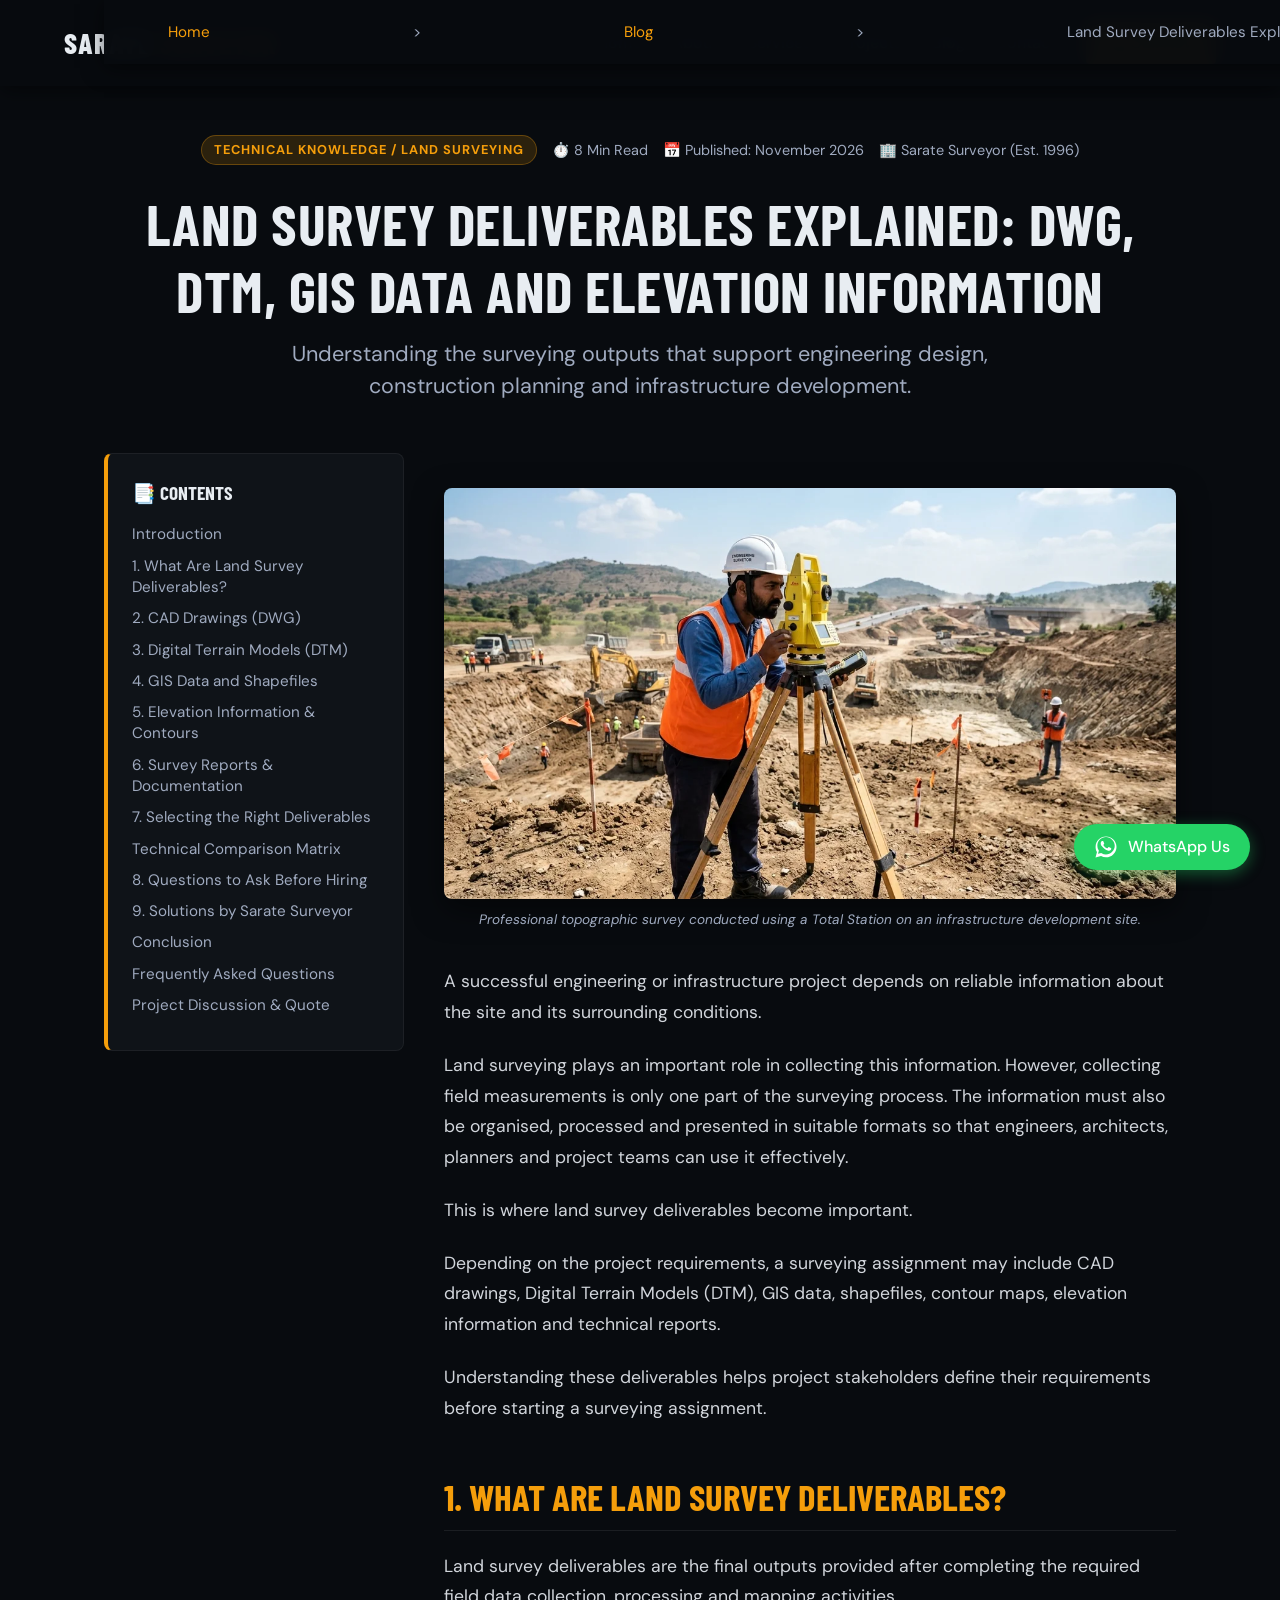
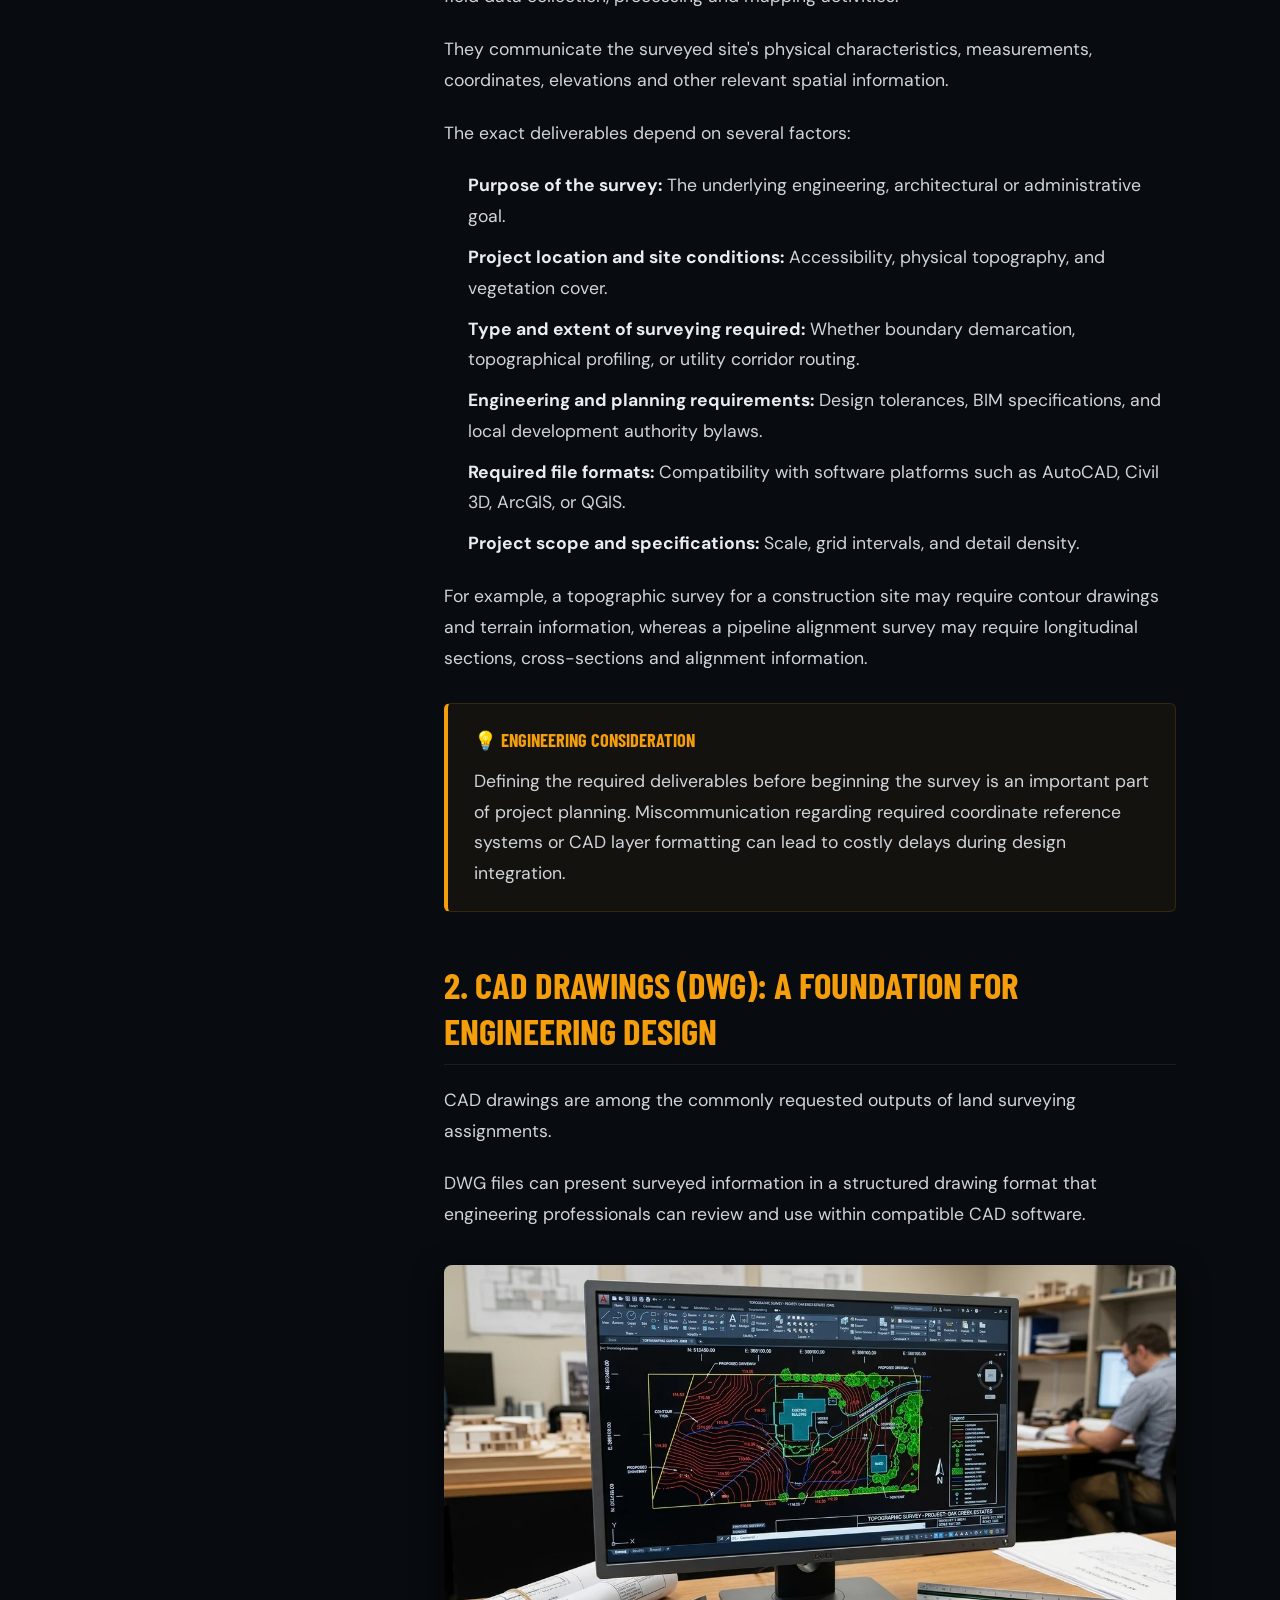
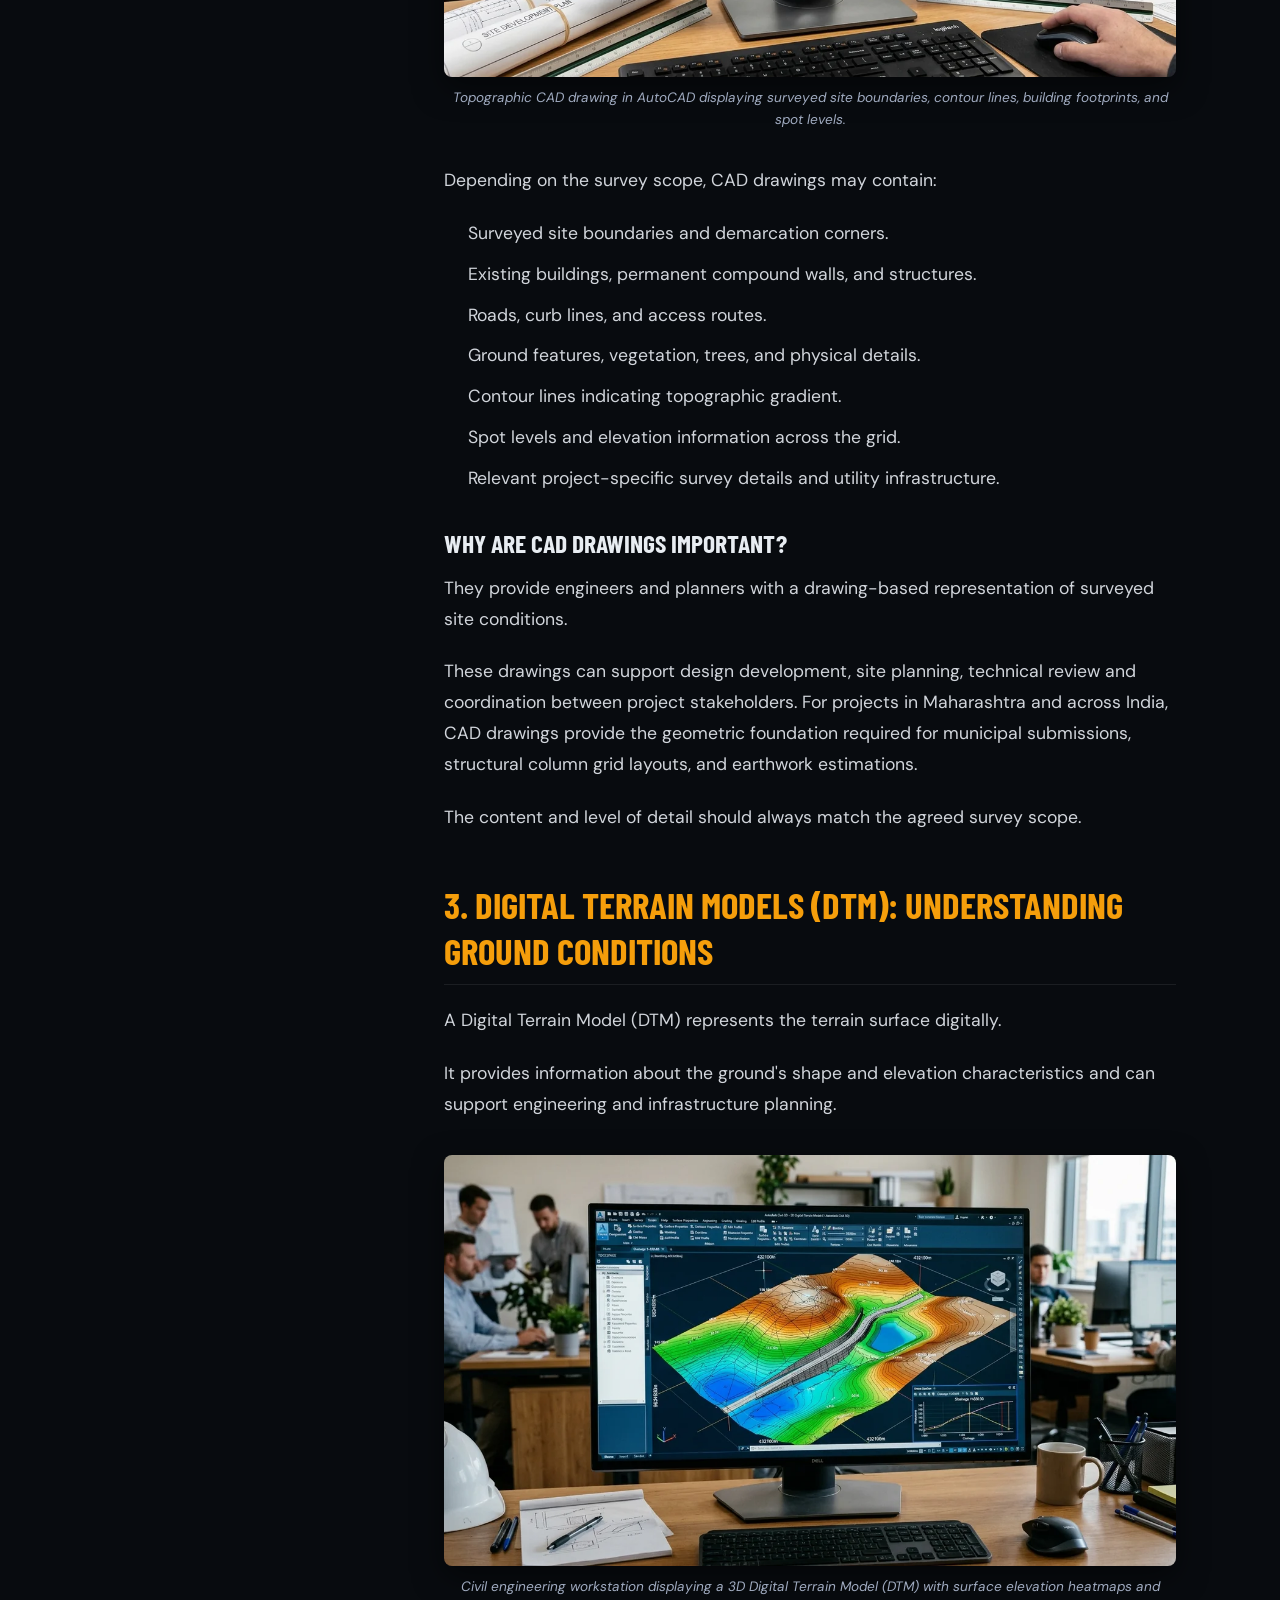
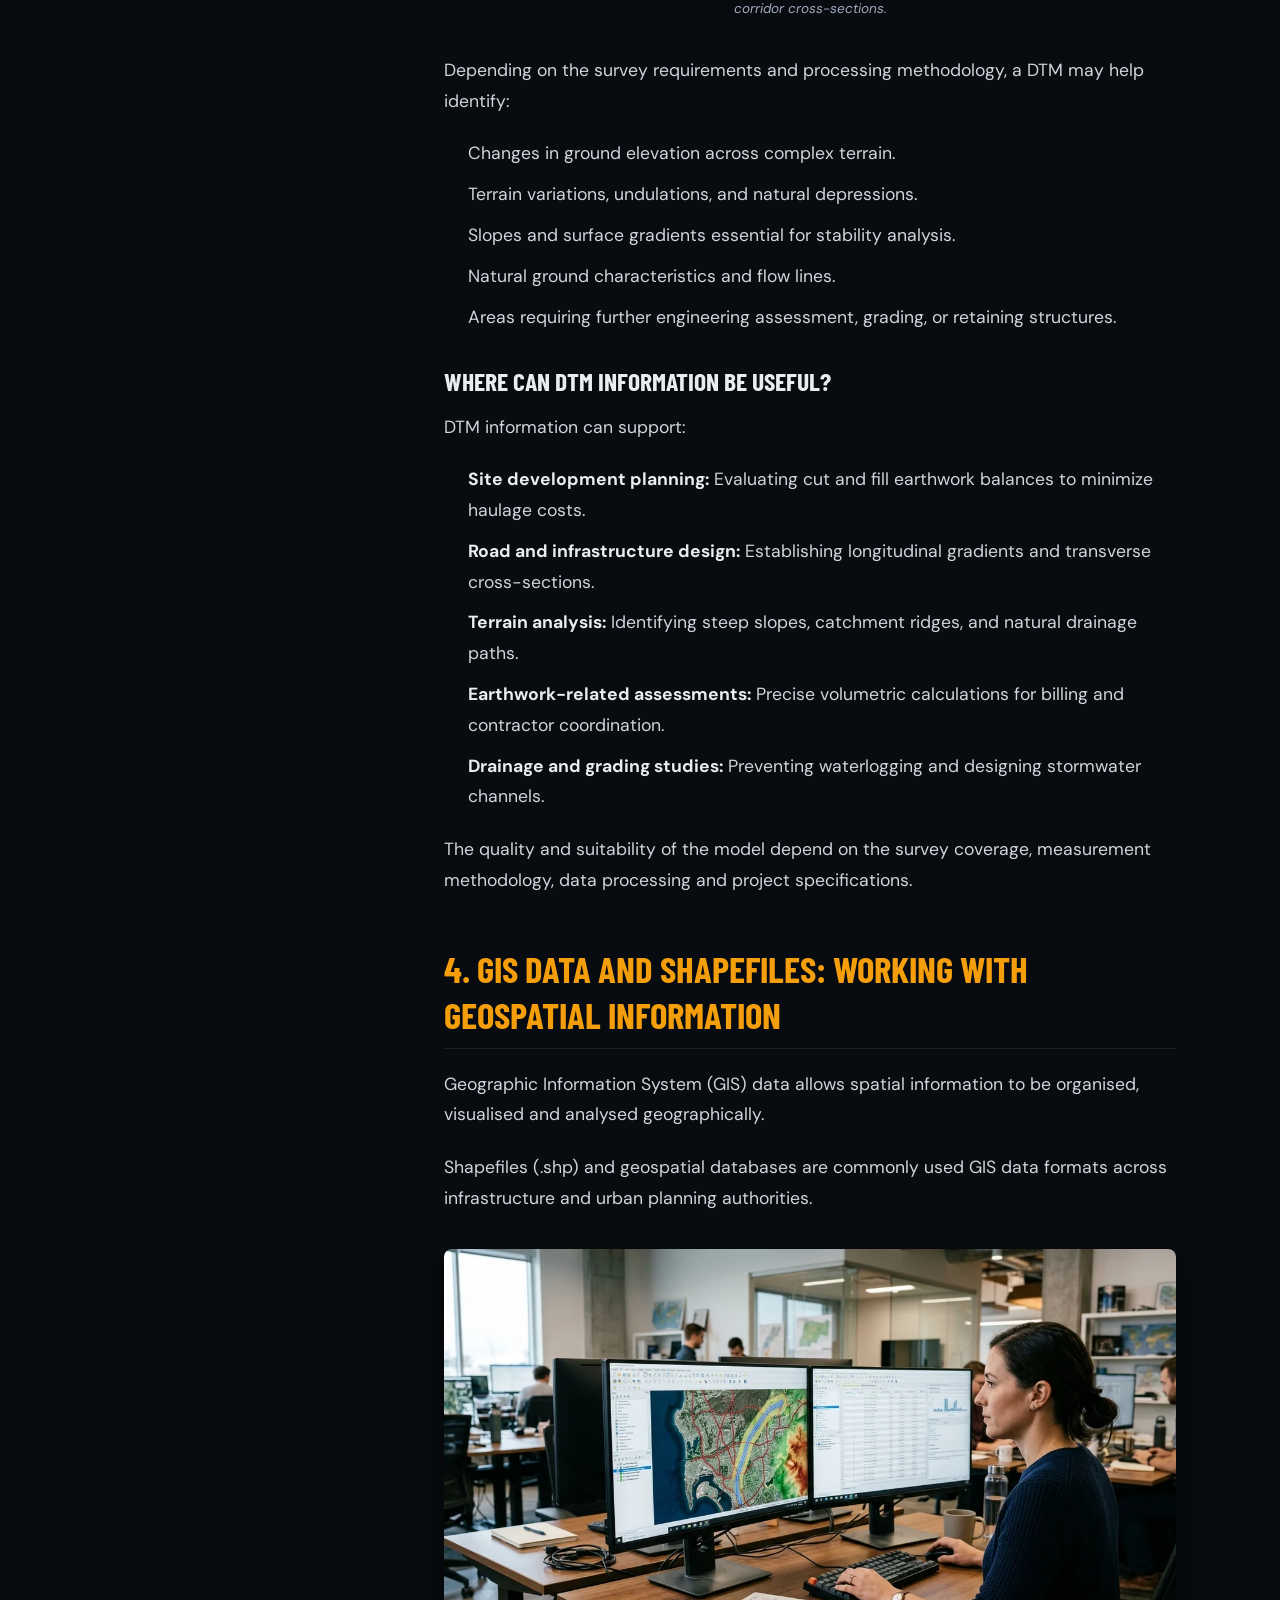
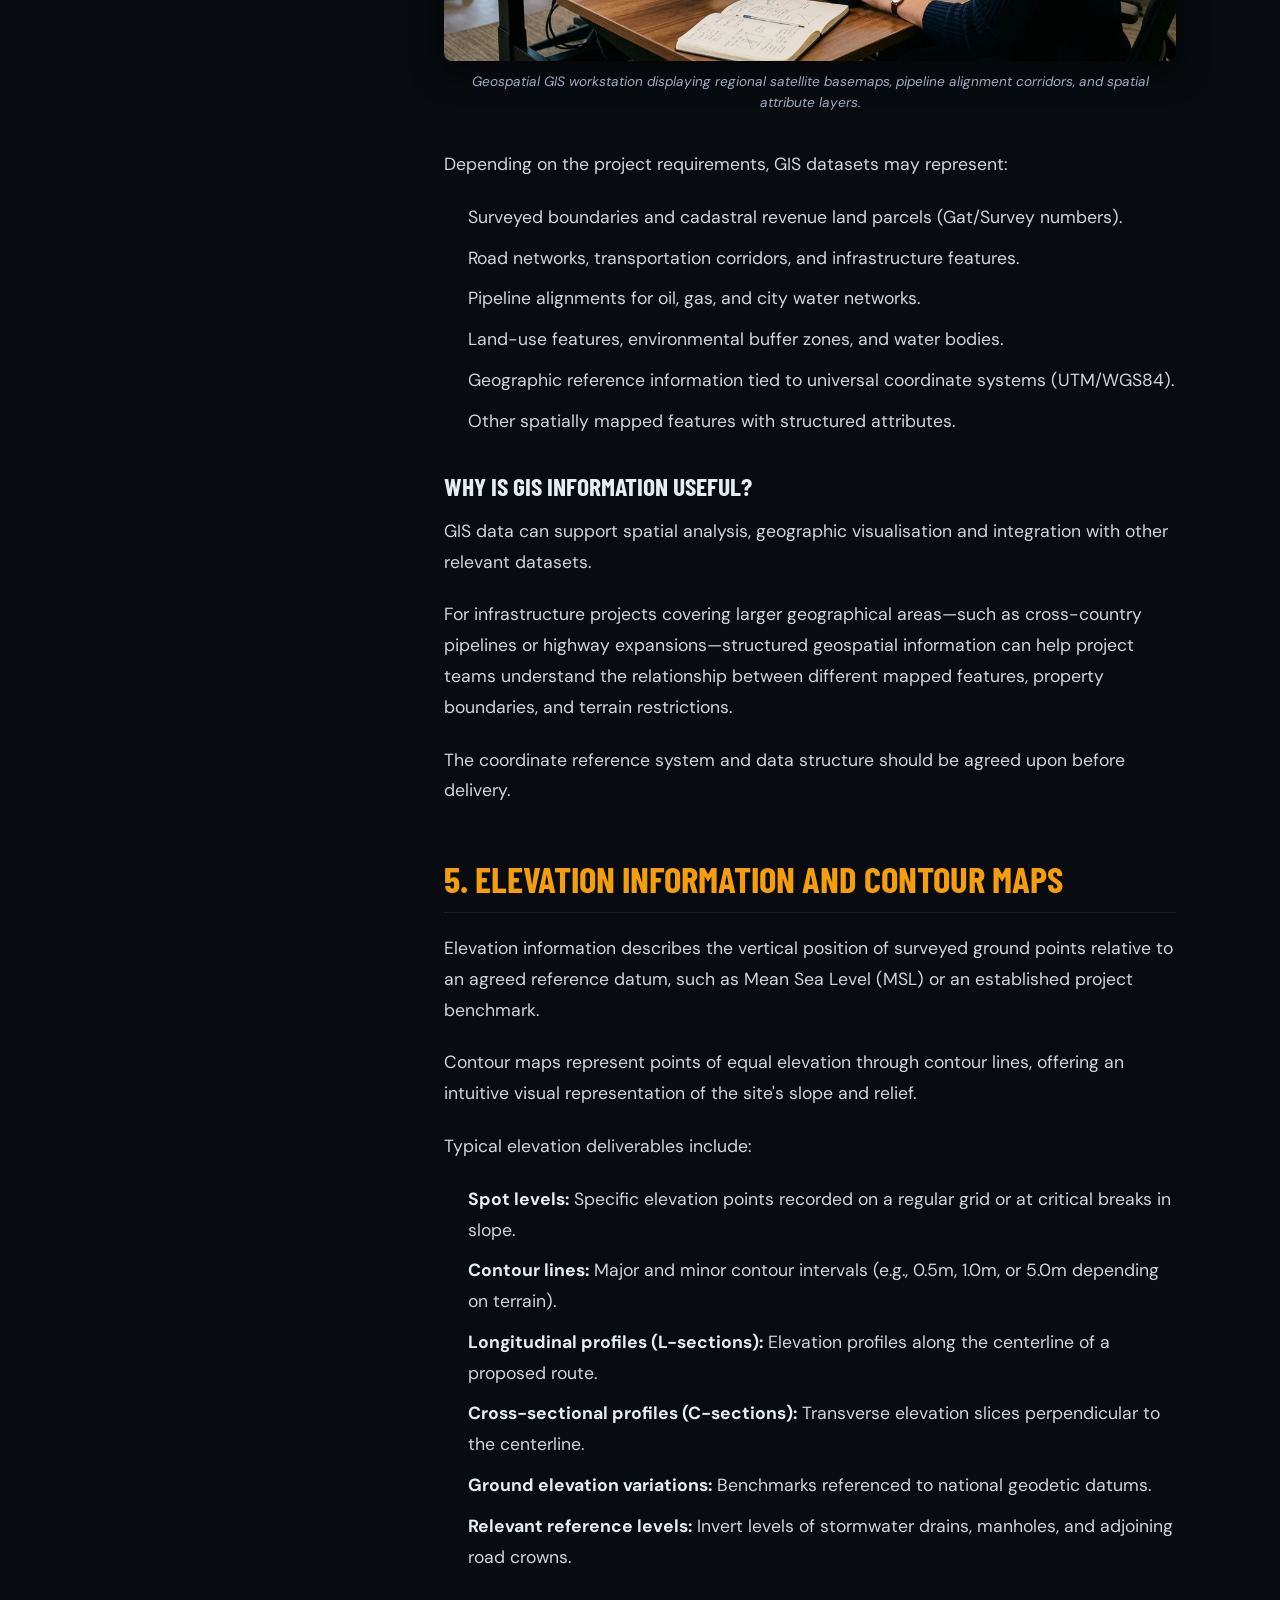
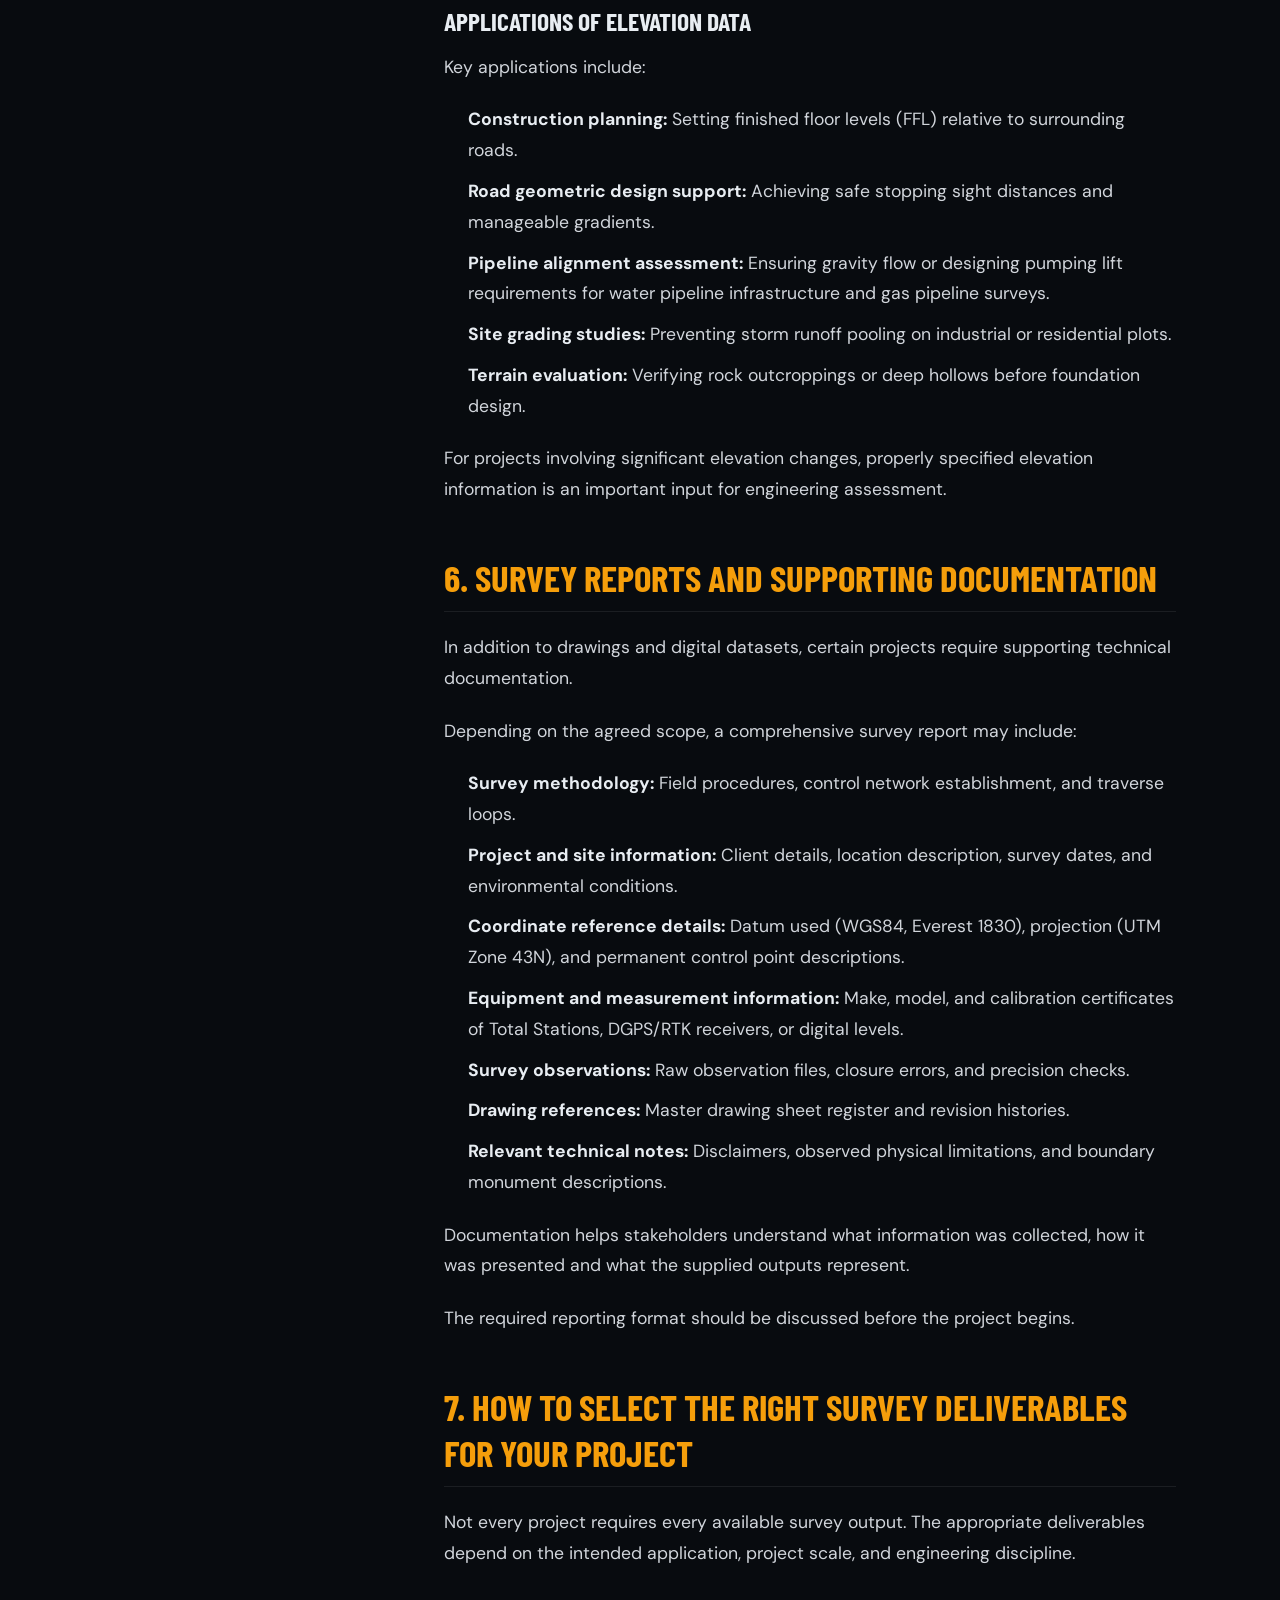
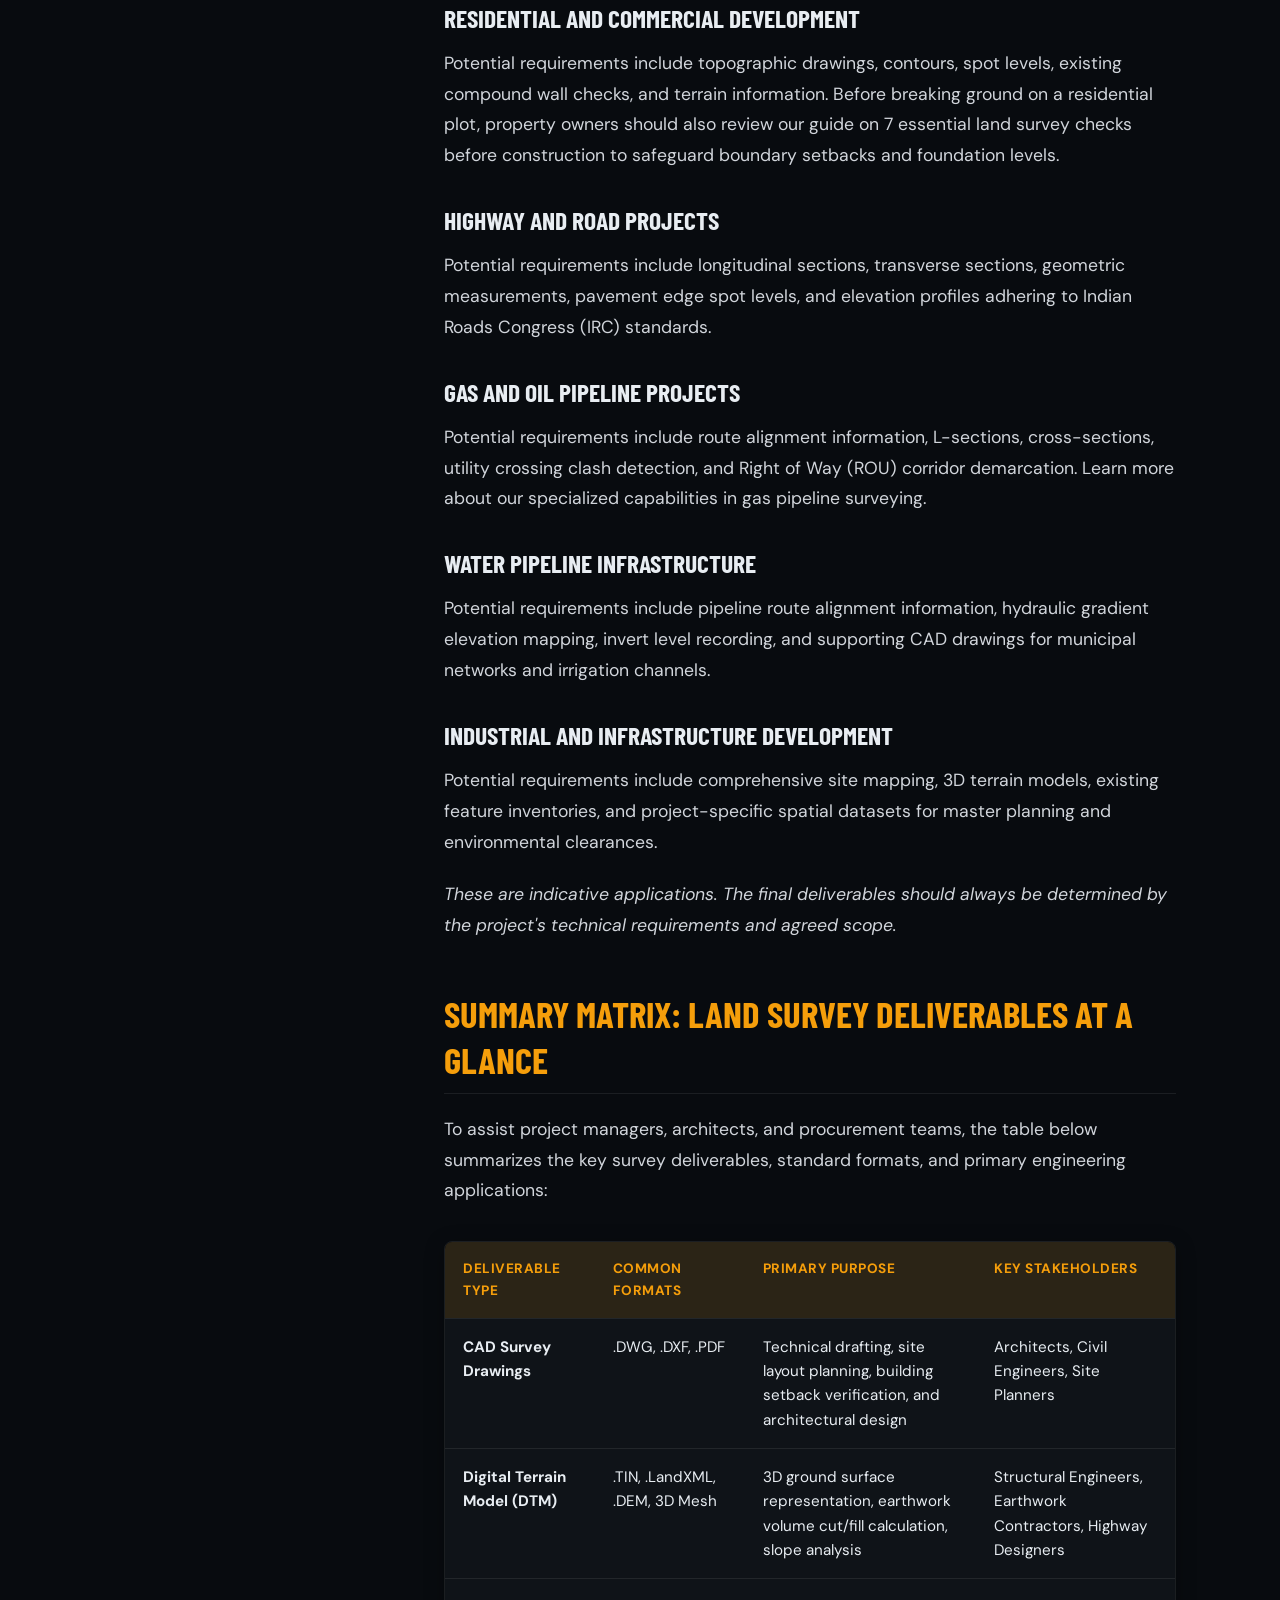
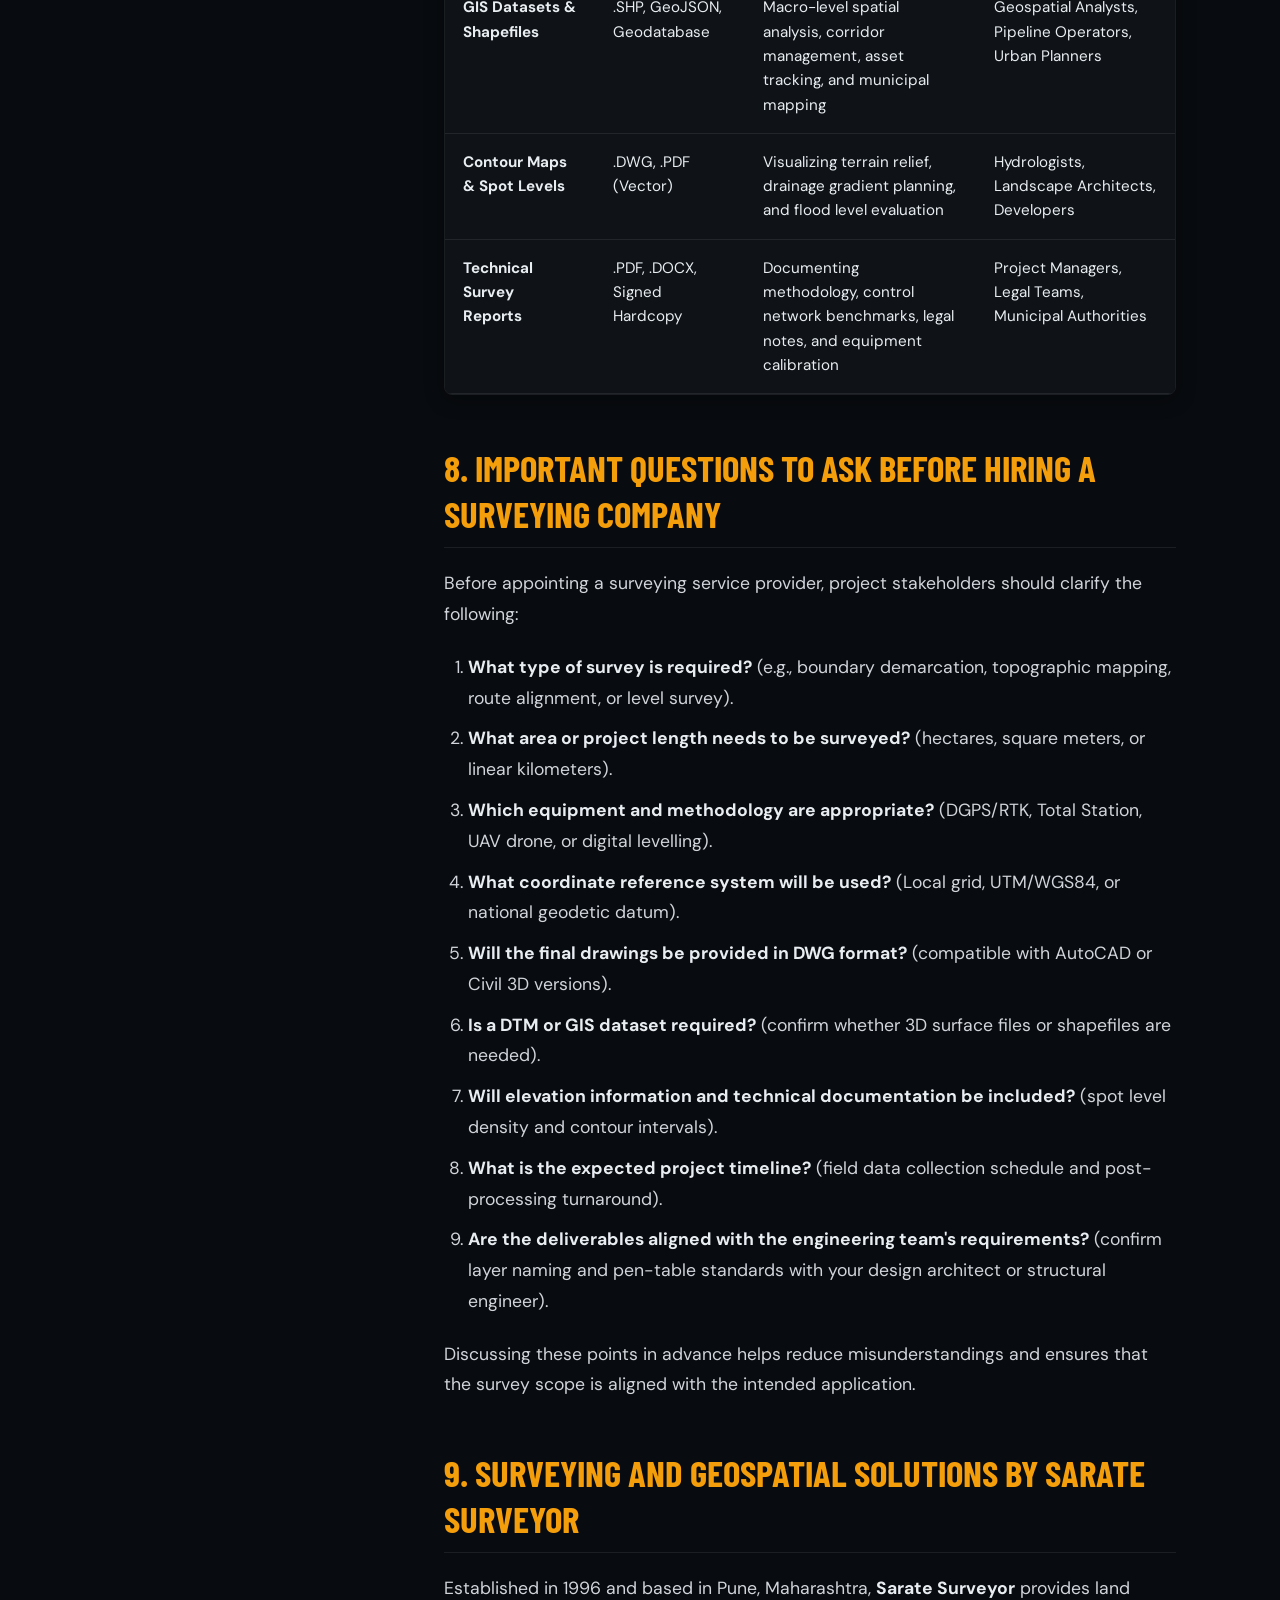
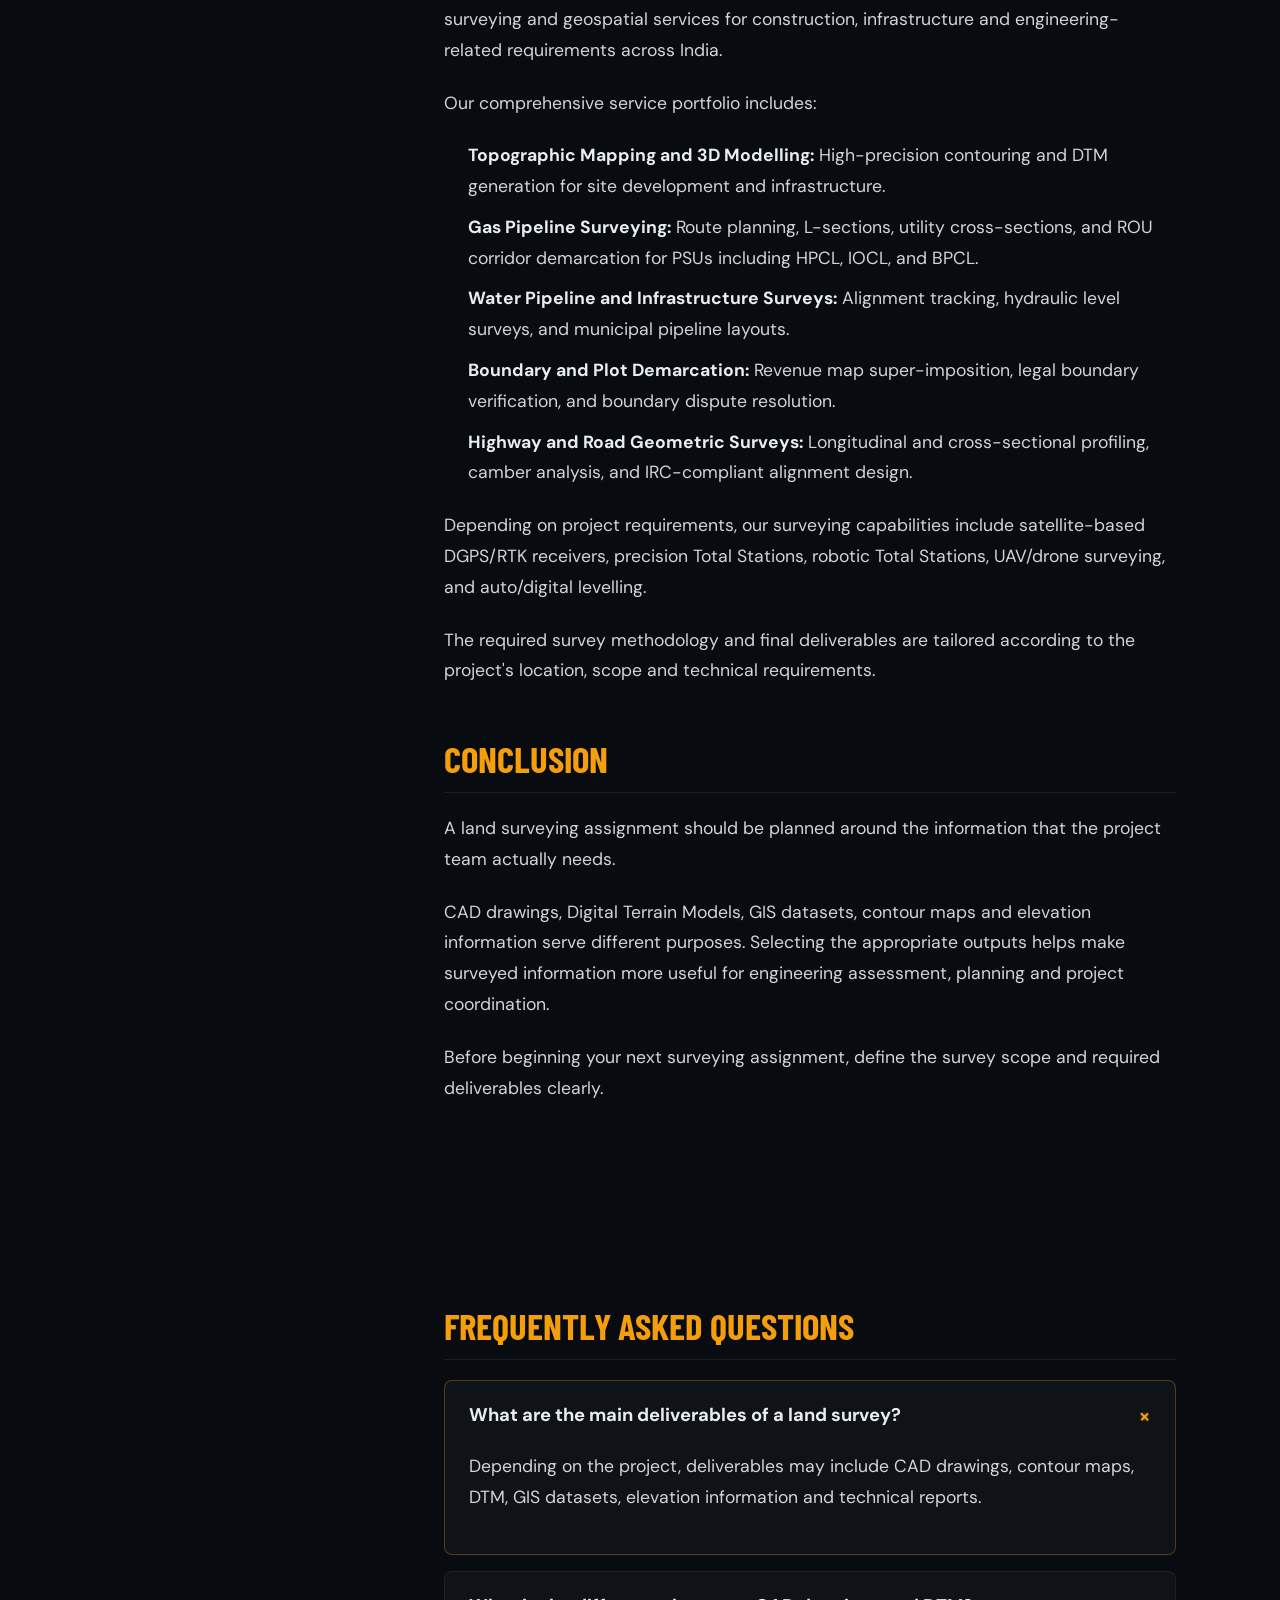
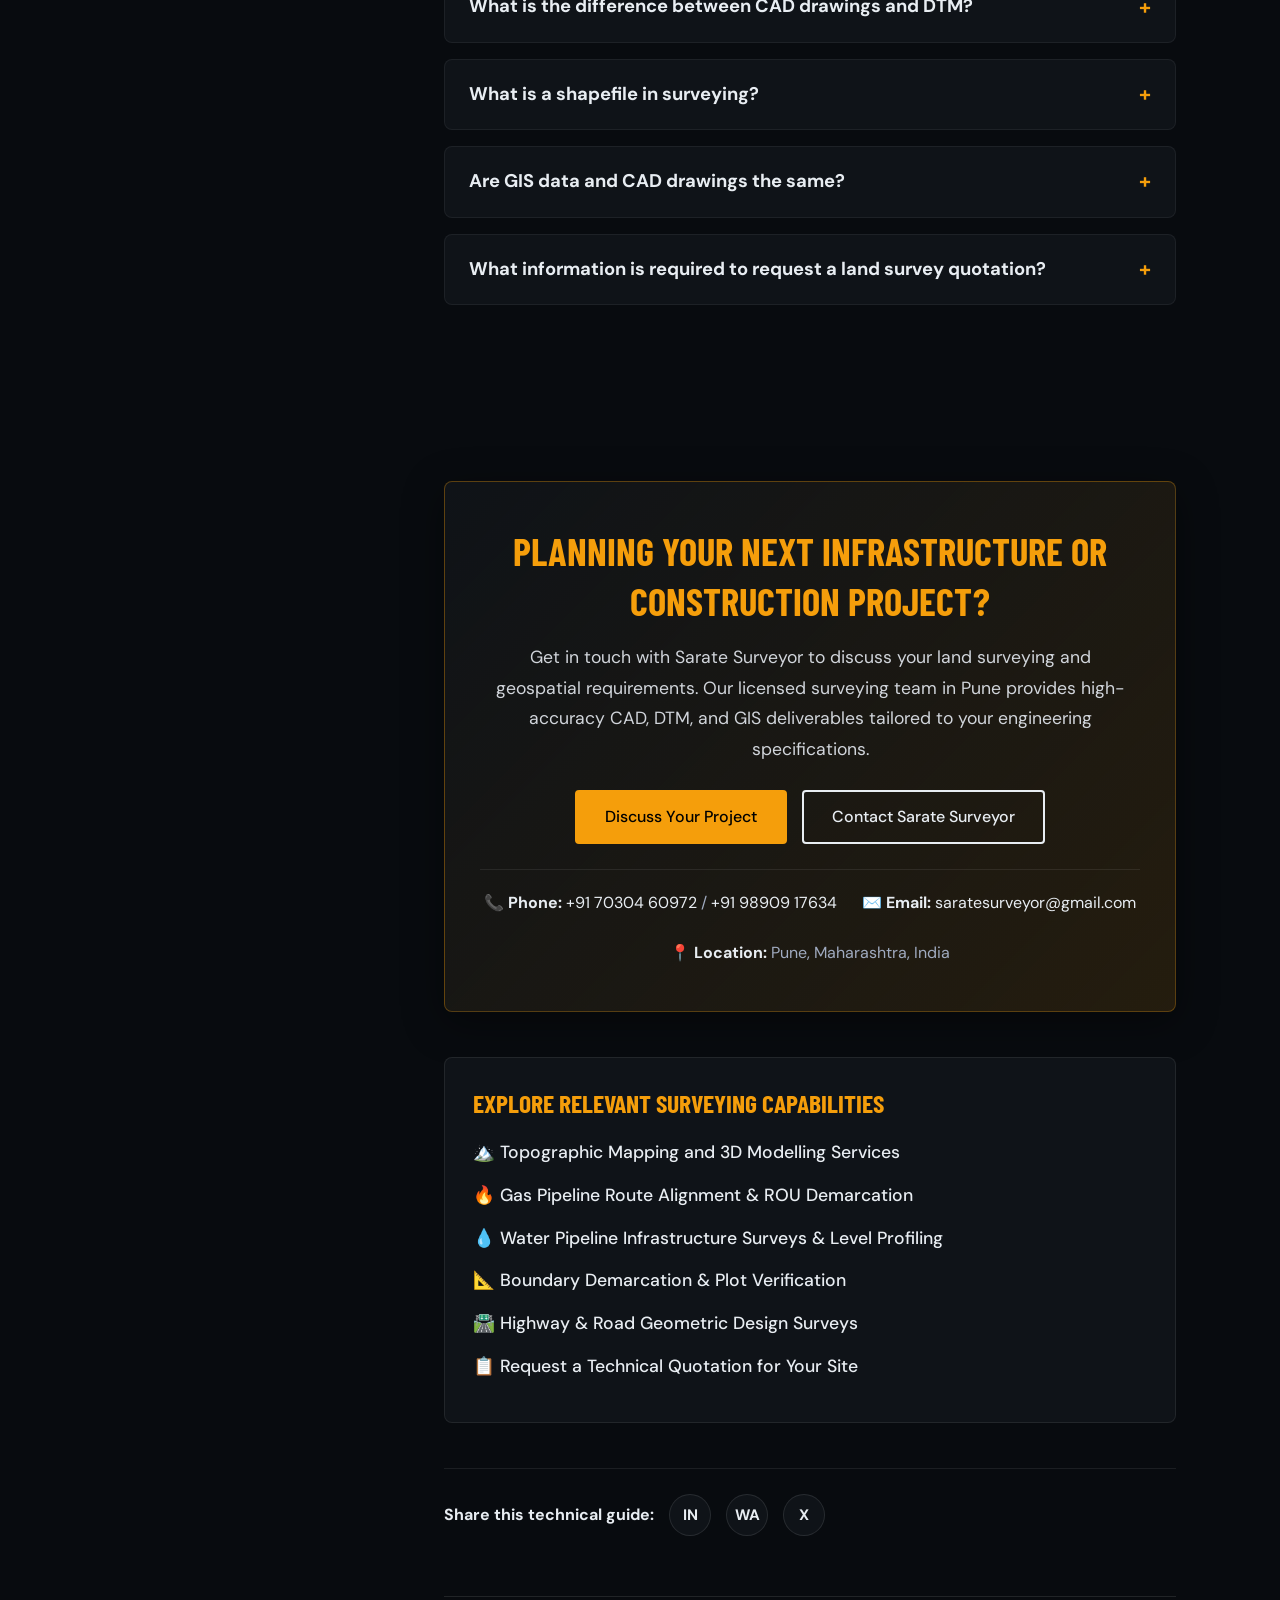
==== blog/land-survey-deliverables-dwg-dtm-gis/index.html @ fbb9e659 "Publish technical SEO blog: Land Survey Deliverables Explained (DWG, DTM, GIS)" ====
<!DOCTYPE html>
<html lang="en">

<head>
    <!-- Google tag (gtag.js) -->
    <script async src="https://www.googletagmanager.com/gtag/js?id=G-N1061CJD5F"></script>
    <script>
      window.dataLayer = window.dataLayer || [];
      function gtag(){dataLayer.push(arguments);}
      gtag('js', new Date());

      gtag('config', 'G-N1061CJD5F');
    </script>

    <meta charset="UTF-8">
    <meta name="viewport" content="width=device-width, initial-scale=1.0">
    
    <!-- Favicon -->
    <link rel="icon" href="/favicon.ico" sizes="any">
    <link rel="icon" type="image/png" href="/assets/images/favicon-32x32.png" sizes="32x32">
    <link rel="apple-touch-icon" href="/assets/images/apple-touch-icon.png">

    <!-- SEO Meta Tags -->
    <title>Land Survey Deliverables Explained: DWG, DTM &amp; GIS Data | Sarate Surveyor</title>
    <meta name="description"
        content="Understand land survey deliverables including CAD drawings, Digital Terrain Models, GIS data, contour maps and elevation information for construction and infrastructure planning.">
    <meta name="keywords"
        content="Land Survey Deliverables, Topographic Survey Deliverables, Land Surveying Services, CAD Survey Drawings, Digital Terrain Model, DTM Survey, GIS Data and Shapefiles, Elevation Information, Topographic Mapping, Surveying for Infrastructure Projects, Land Surveying Services in Pune">
    <meta name="author" content="Sarate Surveyor">
    <meta name="robots" content="index, follow, max-image-preview:large, max-snippet:-1, max-video-preview:-1">
    <link rel="canonical" href="https://saratesurveyor.site/blog/land-survey-deliverables-dwg-dtm-gis">
    
    <!-- Open Graph / Facebook -->
    <meta property="og:type" content="article">
    <meta property="og:site_name" content="Sarate Surveyor">
    <meta property="og:title" content="Land Survey Deliverables Explained: DWG, DTM &amp; GIS Data | Sarate Surveyor">
    <meta property="og:description"
        content="Understand land survey deliverables including CAD drawings, Digital Terrain Models, GIS data, contour maps and elevation information for construction and infrastructure planning.">
    <meta property="og:url" content="https://saratesurveyor.site/blog/land-survey-deliverables-dwg-dtm-gis">
    <meta property="og:image" content="https://saratesurveyor.site/assets/images/land-survey-deliverables-topographic-survey.webp">
    <meta property="og:image:width" content="1200">
    <meta property="og:image:height" content="675">
    <meta property="og:image:alt" content="Land surveyor conducting a topographic survey using a Total Station at a construction site.">
    <meta property="article:published_time" content="2026-11-02T10:00:00+05:30">
    <meta property="article:modified_time" content="2026-11-02T10:00:00+05:30">
    <meta property="article:section" content="Technical Knowledge / Land Surveying">
    <meta property="article:tag" content="Land Survey Deliverables">
    <meta property="article:tag" content="CAD Survey Drawings">
    <meta property="article:tag" content="Digital Terrain Model">
    <meta property="article:tag" content="GIS Mapping">

    <!-- Twitter Card -->
    <meta name="twitter:card" content="summary_large_image">
    <meta name="twitter:title" content="Land Survey Deliverables Explained: DWG, DTM &amp; GIS Data | Sarate Surveyor">
    <meta name="twitter:description"
        content="Understand land survey deliverables including CAD drawings, Digital Terrain Models, GIS data, contour maps and elevation information for construction and infrastructure planning.">
    <meta name="twitter:image" content="https://saratesurveyor.site/assets/images/land-survey-deliverables-topographic-survey.webp">

    <!-- Preload Hero Image (No Lazy Loading on Hero for optimal LCP) -->
    <link rel="preload" href="/assets/images/land-survey-deliverables-topographic-survey.webp" as="image" type="image/webp" fetchpriority="high">

    <!-- Google Fonts -->
    <link rel="preconnect" href="https://fonts.googleapis.com">
    <link rel="preconnect" href="https://fonts.gstatic.com" crossorigin>
    <link
        href="https://fonts.googleapis.com/css2?family=Barlow+Condensed:wght@700;800&family=DM+Sans:wght@400;500;700&display=swap"
        rel="stylesheet">

    <!-- Base Stylesheet -->
    <link rel="stylesheet" href="/css/style.css">
    
    <!-- Blog Specific Styling -->
    <style>
        nav {
            background: rgba(8, 11, 15, 0.98);
            backdrop-filter: blur(10px);
            box-shadow: 0 4px 20px rgba(0,0,0,0.5);
        }
        .blog-header {
            padding-top: 135px;
            padding-bottom: 30px;
            text-align: center;
        }
        .blog-header h1 {
            font-size: clamp(2.2rem, 4.5vw, 3.8rem);
            margin-bottom: 15px;
            line-height: 1.15;
            text-transform: uppercase;
            letter-spacing: 0.5px;
        }
        .blog-subtitle {
            font-size: clamp(1.1rem, 2vw, 1.35rem);
            color: var(--text-muted);
            max-width: 820px;
            margin: 0 auto 20px auto;
            line-height: 1.5;
        }
        .meta-bar {
            display: flex;
            align-items: center;
            justify-content: center;
            gap: 15px;
            flex-wrap: wrap;
            font-size: 0.9rem;
            color: var(--text-muted);
            margin-bottom: 25px;
        }
        .meta-item {
            display: inline-flex;
            align-items: center;
            gap: 6px;
        }
        .meta-badge {
            background: rgba(245, 158, 11, 0.15);
            color: var(--accent-amber);
            border: 1px solid rgba(245, 158, 11, 0.3);
            padding: 4px 12px;
            border-radius: 20px;
            font-size: 0.8rem;
            font-weight: 700;
            text-transform: uppercase;
            letter-spacing: 1px;
        }
        .breadcrumb {
            margin-bottom: 25px;
            font-size: 0.95rem;
            color: var(--text-muted);
        }
        .breadcrumb a {
            color: var(--accent-amber);
            transition: var(--transition);
        }
        .breadcrumb a:hover {
            text-decoration: underline;
        }

        /* Responsive Layout Grid with Sticky TOC on Desktop */
        .blog-layout {
            display: grid;
            grid-template-columns: 1fr;
            gap: 40px;
            max-width: 1200px;
            margin: 0 auto;
            padding-bottom: 80px;
        }
        @media (min-width: 1024px) {
            .blog-layout {
                grid-template-columns: 300px 1fr;
                align-items: start;
            }
            .sidebar-col {
                position: sticky;
                top: 100px;
                max-height: calc(100vh - 120px);
                overflow-y: auto;
            }
        }

        .blog-content {
            max-width: 820px;
            margin: 0 auto;
        }
        .blog-content figure {
            margin: 35px 0;
        }
        .blog-content img {
            width: 100%;
            height: auto;
            aspect-ratio: 16 / 9;
            border-radius: 8px;
            box-shadow: 0 10px 30px rgba(0,0,0,0.5);
            display: block;
            object-fit: cover;
        }
        .img-caption {
            font-size: 0.85rem;
            color: var(--text-muted);
            text-align: center;
            margin-top: 10px;
            font-style: italic;
        }
        .blog-content h2 {
            font-size: clamp(1.8rem, 3vw, 2.3rem);
            margin-top: 50px;
            margin-bottom: 20px;
            color: var(--accent-amber);
            line-height: 1.25;
            border-bottom: 1px solid rgba(255, 255, 255, 0.08);
            padding-bottom: 10px;
        }
        .blog-content h3 {
            font-size: clamp(1.3rem, 2vw, 1.6rem);
            margin-top: 32px;
            margin-bottom: 14px;
            color: var(--text-white);
            line-height: 1.3;
        }
        .blog-content p, .blog-content ul, .blog-content ol {
            margin-bottom: 22px;
            font-size: 1.1rem;
            line-height: 1.75;
            color: #d1d5db;
        }
        .blog-content ul, .blog-content ol {
            padding-left: 24px;
        }
        .blog-content li {
            margin-bottom: 10px;
        }
        .blog-content strong {
            color: var(--text-white);
        }

        /* TOC Styling */
        .toc-card {
            background: var(--bg-lighter);
            padding: 24px;
            border-radius: 8px;
            margin-bottom: 30px;
            border-left: 4px solid var(--accent-amber);
            border: 1px solid rgba(255, 255, 255, 0.06);
            border-left: 4px solid var(--accent-amber);
        }
        .toc-card h3 {
            margin-top: 0;
            margin-bottom: 16px;
            font-size: 1.2rem;
            color: var(--text-white);
            display: flex;
            align-items: center;
            gap: 8px;
        }
        .toc-card ul {
            list-style: none;
            padding-left: 0;
            margin-bottom: 0;
        }
        .toc-card li {
            margin-bottom: 10px;
            font-size: 0.95rem;
            line-height: 1.4;
        }
        .toc-card a {
            color: var(--text-muted);
            transition: color 0.25s ease, padding-left 0.25s ease;
            display: inline-block;
        }
        .toc-card a:hover {
            color: var(--accent-amber);
            padding-left: 4px;
        }
        
        /* Table Styles */
        .table-responsive {
            overflow-x: auto;
            margin: 35px 0;
            border-radius: 8px;
            box-shadow: 0 4px 20px rgba(0,0,0,0.3);
            border: 1px solid rgba(255, 255, 255, 0.08);
        }
        table {
            width: 100%;
            border-collapse: collapse;
            background: var(--bg-lighter);
            font-size: 0.95rem;
            min-width: 640px;
        }
        th, td {
            padding: 16px 18px;
            text-align: left;
            border-bottom: 1px solid rgba(255,255,255,0.08);
            vertical-align: top;
        }
        th {
            background: rgba(245, 158, 11, 0.12);
            color: var(--accent-amber);
            font-weight: 700;
            text-transform: uppercase;
            font-size: 0.85rem;
            letter-spacing: 0.5px;
        }
        tr:hover td {
            background: rgba(255, 255, 255, 0.02);
        }
        
        /* Highlight & Key Takeaway Boxes */
        .tech-box {
            background: rgba(245, 158, 11, 0.05);
            border-left: 4px solid var(--accent-amber);
            border-top: 1px solid rgba(245, 158, 11, 0.15);
            border-right: 1px solid rgba(245, 158, 11, 0.15);
            border-bottom: 1px solid rgba(245, 158, 11, 0.15);
            padding: 22px 26px;
            border-radius: 6px;
            margin: 30px 0;
        }
        .tech-box h4 {
            color: var(--accent-amber);
            margin-bottom: 10px;
            font-size: 1.15rem;
        }
        .tech-box p:last-child {
            margin-bottom: 0;
        }

        /* FAQ Accordion */
        .faq-section {
            margin-top: 50px;
        }
        .faq-item {
            background: var(--bg-lighter);
            border-radius: 8px;
            margin-bottom: 16px;
            border: 1px solid rgba(255, 255, 255, 0.06);
            overflow: hidden;
            transition: var(--transition);
        }
        .faq-item.active {
            border-color: rgba(245, 158, 11, 0.3);
        }
        .faq-q {
            padding: 20px 24px;
            font-size: 1.15rem;
            font-weight: 700;
            color: var(--text-white);
            cursor: pointer;
            display: flex;
            justify-content: space-between;
            align-items: center;
            user-select: none;
            transition: color 0.3s ease;
        }
        .faq-q:hover {
            color: var(--accent-amber);
        }
        .faq-icon {
            font-size: 1.3rem;
            color: var(--accent-amber);
            transition: transform 0.3s ease;
        }
        .faq-item.active .faq-icon {
            transform: rotate(45deg);
        }
        .faq-a {
            max-height: 0;
            overflow: hidden;
            transition: max-height 0.35s ease, padding 0.35s ease;
            padding: 0 24px;
            color: #d1d5db;
            font-size: 1.05rem;
            line-height: 1.7;
        }
        .faq-item.active .faq-a {
            max-height: 500px;
            padding: 0 24px 20px 24px;
        }

        /* Related Links Card */
        .related-links {
            margin-top: 45px;
            padding: 28px;
            background: var(--bg-lighter);
            border-radius: 8px;
            border: 1px solid rgba(255, 255, 255, 0.08);
        }
        .related-links h3 {
            margin-top: 0;
            color: var(--accent-amber);
            margin-bottom: 18px;
        }
        .related-links ul {
            list-style: none;
            padding-left: 0;
            margin-bottom: 0;
        }
        .related-links li {
            margin-bottom: 12px;
        }
        .related-links a {
            color: var(--text-white);
            font-weight: 500;
            display: inline-flex;
            align-items: center;
            gap: 8px;
            transition: color 0.3s ease;
        }
        .related-links a:hover {
            color: var(--accent-amber);
            text-decoration: underline;
        }
        
        /* Contact CTA */
        .cta-box {
            background: linear-gradient(135deg, var(--bg-lighter) 0%, rgba(245,158,11,0.12) 100%);
            padding: 45px 35px;
            border-radius: 8px;
            text-align: center;
            margin-top: 60px;
            border: 1px solid rgba(245, 158, 11, 0.3);
            box-shadow: 0 10px 40px rgba(0,0,0,0.4);
        }
        .cta-box h3 {
            margin-top: 0;
            font-size: clamp(1.8rem, 3.5vw, 2.4rem);
            color: var(--accent-amber);
            margin-bottom: 15px;
        }
        .cta-box p {
            max-width: 650px;
            margin: 0 auto 25px auto;
            font-size: 1.1rem;
            color: #d1d5db;
        }
        .cta-buttons {
            display: flex;
            gap: 15px;
            justify-content: center;
            flex-wrap: wrap;
            margin-bottom: 25px;
        }
        .cta-direct-contact {
            display: flex;
            gap: 25px;
            justify-content: center;
            flex-wrap: wrap;
            font-size: 1rem;
            color: var(--text-muted);
            border-top: 1px solid rgba(255,255,255,0.08);
            padding-top: 20px;
        }
        .cta-direct-contact a {
            color: var(--text-white);
            transition: color 0.3s ease;
        }
        .cta-direct-contact a:hover {
            color: var(--accent-amber);
        }

        /* Social Share */
        .social-share {
            margin-top: 45px;
            display: flex;
            align-items: center;
            gap: 15px;
            flex-wrap: wrap;
            padding-top: 25px;
            border-top: 1px solid rgba(255,255,255,0.08);
        }
        .social-share-btn {
            display: inline-flex;
            align-items: center;
            justify-content: center;
            width: 42px;
            height: 42px;
            border-radius: 50%;
            background: var(--bg-lighter);
            color: var(--text-white);
            transition: var(--transition);
            border: 1px solid rgba(255,255,255,0.1);
            font-weight: 700;
            font-size: 0.95rem;
        }
        .social-share-btn:hover {
            background: var(--accent-amber);
            color: #000;
            border-color: var(--accent-amber);
            transform: translateY(-2px);
        }

        /* Related Articles Grid */
        .related-articles-section {
            margin-top: 60px;
            padding-top: 40px;
            border-top: 1px solid rgba(255, 255, 255, 0.1);
        }
        .related-articles-grid {
            display: grid;
            grid-template-columns: repeat(auto-fit, minmax(280px, 1fr));
            gap: 25px;
            margin-top: 25px;
        }
        .related-card {
            background: var(--bg-lighter);
            border-radius: 8px;
            overflow: hidden;
            border: 1px solid rgba(255, 255, 255, 0.08);
            display: flex;
            flex-direction: column;
            transition: var(--transition);
        }
        .related-card:hover {
            transform: translateY(-4px);
            border-color: rgba(245, 158, 11, 0.4);
            box-shadow: 0 10px 25px rgba(0,0,0,0.5);
        }
        .related-card img {
            width: 100%;
            height: 180px;
            object-fit: cover;
        }
        .related-card-content {
            padding: 22px;
            display: flex;
            flex-direction: column;
            flex-grow: 1;
        }
        .related-card h4 {
            margin-top: 8px;
            margin-bottom: 10px;
            font-size: 1.25rem;
            text-transform: none;
            font-family: var(--font-body);
            font-weight: 700;
            color: var(--text-white);
        }
        .related-card p {
            font-size: 0.95rem;
            color: var(--text-muted);
            margin-bottom: 16px;
            flex-grow: 1;
            line-height: 1.6;
        }
        .upcoming-badge {
            display: inline-block;
            background: rgba(255,255,255,0.06);
            color: var(--text-muted);
            font-size: 0.75rem;
            padding: 3px 8px;
            border-radius: 4px;
            text-transform: uppercase;
            font-weight: 700;
            letter-spacing: 0.5px;
        }
    </style>

    <!-- Structured Data: TechArticle / BlogPosting -->
    <script type="application/ld+json">
    {
      "@context": "https://schema.org",
      "@type": "TechArticle",
      "mainEntityOfPage": {
        "@type": "WebPage",
        "@id": "https://saratesurveyor.site/blog/land-survey-deliverables-dwg-dtm-gis"
      },
      "headline": "Land Survey Deliverables Explained: DWG, DTM, GIS Data and Elevation Information",
      "description": "Understand land survey deliverables including CAD drawings, Digital Terrain Models, GIS data, contour maps and elevation information for construction and infrastructure planning.",
      "image": [
        "https://saratesurveyor.site/assets/images/land-survey-deliverables-topographic-survey.webp",
        "https://saratesurveyor.site/assets/images/digital-terrain-model-dtm-survey.webp",
        "https://saratesurveyor.site/assets/images/cad-land-survey-drawings-dwg.webp",
        "https://saratesurveyor.site/assets/images/gis-data-geospatial-mapping.webp"
      ],
      "datePublished": "2026-11-02T10:00:00+05:30",
      "dateModified": "2026-11-02T10:00:00+05:30",
      "author": {
        "@type": "Organization",
        "name": "Sarate Surveyor",
        "url": "https://saratesurveyor.site/"
      },
      "publisher": {
        "@type": "Organization",
        "name": "Sarate Surveyor",
        "url": "https://saratesurveyor.site/",
        "logo": {
          "@type": "ImageObject",
          "url": "https://saratesurveyor.site/assets/images/apple-touch-icon.png"
        }
      },
      "keywords": "Land Survey Deliverables, Topographic Survey Deliverables, CAD Survey Drawings, Digital Terrain Model, DTM Survey, GIS Data, Shapefiles, Elevation Information, Topographic Mapping, Pune Surveying Services",
      "articleSection": "Technical Knowledge / Land Surveying",
      "inLanguage": "en"
    }
    </script>

    <!-- Structured Data: BreadcrumbList -->
    <script type="application/ld+json">
    {
      "@context": "https://schema.org",
      "@type": "BreadcrumbList",
      "itemListElement": [
        {
          "@type": "ListItem",
          "position": 1,
          "name": "Home",
          "item": "https://saratesurveyor.site/"
        },
        {
          "@type": "ListItem",
          "position": 2,
          "name": "Blog",
          "item": "https://saratesurveyor.site/#blog"
        },
        {
          "@type": "ListItem",
          "position": 3,
          "name": "Land Survey Deliverables Explained",
          "item": "https://saratesurveyor.site/blog/land-survey-deliverables-dwg-dtm-gis"
        }
      ]
    }
    </script>

    <!-- Structured Data: FAQPage -->
    <script type="application/ld+json">
    {
      "@context": "https://schema.org",
      "@type": "FAQPage",
      "mainEntity": [
        {
          "@type": "Question",
          "name": "What are the main deliverables of a land survey?",
          "acceptedAnswer": {
            "@type": "Answer",
            "text": "Depending on the project, deliverables may include CAD drawings, contour maps, DTM, GIS datasets, elevation information and technical reports."
          }
        },
        {
          "@type": "Question",
          "name": "What is the difference between CAD drawings and DTM?",
          "acceptedAnswer": {
            "@type": "Answer",
            "text": "CAD drawings present surveyed information in a drawing format, whereas a DTM digitally represents the terrain surface."
          }
        },
        {
          "@type": "Question",
          "name": "What is a shapefile in surveying?",
          "acceptedAnswer": {
            "@type": "Answer",
            "text": "A shapefile is a GIS data format used to store and represent geographic features and their associated attributes."
          }
        },
        {
          "@type": "Question",
          "name": "Are GIS data and CAD drawings the same?",
          "acceptedAnswer": {
            "@type": "Answer",
            "text": "No. CAD drawings are primarily used for technical drafting and design workflows, while GIS datasets support geographic information management and spatial analysis."
          }
        },
        {
          "@type": "Question",
          "name": "What information is required to request a land survey quotation?",
          "acceptedAnswer": {
            "@type": "Answer",
            "text": "Typically, you should provide the project location, survey type, approximate area or length, project purpose and required deliverables."
          }
        }
      ]
    }
    </script>
</head>

<body class="nav-wrapper">

    <!-- Navigation Header -->
    <nav id="navbar">
        <a href="/" class="logo">SARATE <span class="amber-text">SURVEYOR</span></a>
        <div class="nav-links" id="navLinks">
            <a href="/#home" class="mobile-close">Home</a>
            <a href="/#about" class="mobile-close">About</a>
            <a href="/#services" class="mobile-close">Services</a>
            <a href="/#portfolio" class="mobile-close">Projects</a>
            <a href="/#blog" class="mobile-close">Blog</a>
            <a href="/#contact" class="mobile-close">Contact</a>
            <a href="tel:+917030460972" class="nav-cta mobile-close">📞 Call Now</a>
        </div>
        <button class="hamburger" id="menuBtn" aria-label="Toggle navigation menu">☰</button>
    </nav>

    <!-- Article Header -->
    <header class="blog-header container">
        <nav class="breadcrumb" aria-label="Breadcrumbs">
            <a href="/">Home</a> &gt; <a href="/#blog">Blog</a> &gt; <span>Land Survey Deliverables Explained</span>
        </nav>
        <div class="meta-bar">
            <span class="meta-badge">Technical Knowledge / Land Surveying</span>
            <span class="meta-item">⏱️ 8 Min Read</span>
            <span class="meta-item">📅 Published: November 2026</span>
            <span class="meta-item">🏢 Sarate Surveyor (Est. 1996)</span>
        </div>
        <h1>Land Survey Deliverables Explained: DWG, DTM, GIS Data and Elevation Information</h1>
        <p class="blog-subtitle">Understanding the surveying outputs that support engineering design, construction planning and infrastructure development.</p>
    </header>

    <!-- Main Content Container with Layout -->
    <main class="container">
        <div class="blog-layout">

            <!-- Desktop Sticky Table of Contents Sidebar -->
            <aside class="sidebar-col">
                <div class="toc-card">
                    <h3>📑 Contents</h3>
                    <ul>
                        <li><a href="#intro">Introduction</a></li>
                        <li><a href="#deliverables-overview">1. What Are Land Survey Deliverables?</a></li>
                        <li><a href="#cad-drawings">2. CAD Drawings (DWG)</a></li>
                        <li><a href="#dtm-models">3. Digital Terrain Models (DTM)</a></li>
                        <li><a href="#gis-data">4. GIS Data and Shapefiles</a></li>
                        <li><a href="#elevation-contours">5. Elevation Information &amp; Contours</a></li>
                        <li><a href="#survey-reports">6. Survey Reports &amp; Documentation</a></li>
                        <li><a href="#deliverable-selection">7. Selecting the Right Deliverables</a></li>
                        <li><a href="#comparison-matrix">Technical Comparison Matrix</a></li>
                        <li><a href="#questions-to-ask">8. Questions to Ask Before Hiring</a></li>
                        <li><a href="#sarate-solutions">9. Solutions by Sarate Surveyor</a></li>
                        <li><a href="#conclusion">Conclusion</a></li>
                        <li><a href="#faq">Frequently Asked Questions</a></li>
                        <li><a href="#enquiry-cta">Project Discussion &amp; Quote</a></li>
                    </ul>
                </div>
            </aside>

            <!-- Article Core Content -->
            <article class="blog-content">

                <!-- Hero Image (LCP Priority, Explicit Dimensions) -->
                <figure id="intro">
                    <img src="/assets/images/land-survey-deliverables-topographic-survey.webp" 
                         alt="Land surveyor conducting a topographic survey using a Total Station at a construction site." 
                         width="1200" height="675" fetchpriority="high" decoding="sync">
                    <figcaption class="img-caption">Professional topographic survey conducted using a Total Station on an infrastructure development site.</figcaption>
                </figure>

                <!-- Introduction -->
                <p>A successful engineering or infrastructure project depends on reliable information about the site and its surrounding conditions.</p>
                
                <p>Land surveying plays an important role in collecting this information. However, collecting field measurements is only one part of the surveying process. The information must also be organised, processed and presented in suitable formats so that engineers, architects, planners and project teams can use it effectively.</p>
                
                <p>This is where land survey deliverables become important.</p>
                
                <p>Depending on the project requirements, a surveying assignment may include CAD drawings, Digital Terrain Models (DTM), GIS data, shapefiles, contour maps, elevation information and technical reports.</p>
                
                <p>Understanding these deliverables helps project stakeholders define their requirements before starting a surveying assignment.</p>

                <!-- Section 1 -->
                <h2 id="deliverables-overview">1. What Are Land Survey Deliverables?</h2>
                <p>Land survey deliverables are the final outputs provided after completing the required field data collection, processing and mapping activities.</p>
                <p>They communicate the surveyed site's physical characteristics, measurements, coordinates, elevations and other relevant spatial information.</p>
                
                <p>The exact deliverables depend on several factors:</p>
                <ul>
                    <li><strong>Purpose of the survey:</strong> The underlying engineering, architectural or administrative goal.</li>
                    <li><strong>Project location and site conditions:</strong> Accessibility, physical topography, and vegetation cover.</li>
                    <li><strong>Type and extent of surveying required:</strong> Whether boundary demarcation, topographical profiling, or utility corridor routing.</li>
                    <li><strong>Engineering and planning requirements:</strong> Design tolerances, BIM specifications, and local development authority bylaws.</li>
                    <li><strong>Required file formats:</strong> Compatibility with software platforms such as AutoCAD, Civil 3D, ArcGIS, or QGIS.</li>
                    <li><strong>Project scope and specifications:</strong> Scale, grid intervals, and detail density.</li>
                </ul>

                <p>For example, a topographic survey for a construction site may require contour drawings and terrain information, whereas a pipeline alignment survey may require longitudinal sections, cross-sections and alignment information.</p>

                <div class="tech-box">
                    <h4>💡 Engineering Consideration</h4>
                    <p>Defining the required deliverables before beginning the survey is an important part of project planning. Miscommunication regarding required coordinate reference systems or CAD layer formatting can lead to costly delays during design integration.</p>
                </div>

                <!-- Section 2 -->
                <h2 id="cad-drawings">2. CAD Drawings (DWG): A Foundation for Engineering Design</h2>
                <p>CAD drawings are among the commonly requested outputs of land surveying assignments.</p>
                <p>DWG files can present surveyed information in a structured drawing format that engineering professionals can review and use within compatible CAD software.</p>
                
                <figure>
                    <img src="/assets/images/cad-land-survey-drawings-dwg.webp" 
                         alt="CAD survey drawing showing site boundaries, contour lines and elevation information." 
                         width="1200" height="675" loading="lazy" decoding="async">
                    <figcaption class="img-caption">Topographic CAD drawing in AutoCAD displaying surveyed site boundaries, contour lines, building footprints, and spot levels.</figcaption>
                </figure>

                <p>Depending on the survey scope, CAD drawings may contain:</p>
                <ul>
                    <li>Surveyed site boundaries and demarcation corners.</li>
                    <li>Existing buildings, permanent compound walls, and structures.</li>
                    <li>Roads, curb lines, and access routes.</li>
                    <li>Ground features, vegetation, trees, and physical details.</li>
                    <li>Contour lines indicating topographic gradient.</li>
                    <li>Spot levels and elevation information across the grid.</li>
                    <li>Relevant project-specific survey details and utility infrastructure.</li>
                </ul>

                <h3>Why are CAD drawings important?</h3>
                <p>They provide engineers and planners with a drawing-based representation of surveyed site conditions.</p>
                <p>These drawings can support design development, site planning, technical review and coordination between project stakeholders. For projects in Maharashtra and across India, CAD drawings provide the geometric foundation required for municipal submissions, structural column grid layouts, and earthwork estimations.</p>
                <p>The content and level of detail should always match the agreed survey scope.</p>

                <!-- Section 3 -->
                <h2 id="dtm-models">3. Digital Terrain Models (DTM): Understanding Ground Conditions</h2>
                <p>A Digital Terrain Model (DTM) represents the terrain surface digitally.</p>
                <p>It provides information about the ground's shape and elevation characteristics and can support engineering and infrastructure planning.</p>

                <figure>
                    <img src="/assets/images/digital-terrain-model-dtm-survey.webp" 
                         alt="Digital Terrain Model showing terrain elevation and contour information for engineering planning." 
                         width="1200" height="675" loading="lazy" decoding="async">
                    <figcaption class="img-caption">Civil engineering workstation displaying a 3D Digital Terrain Model (DTM) with surface elevation heatmaps and corridor cross-sections.</figcaption>
                </figure>

                <p>Depending on the survey requirements and processing methodology, a DTM may help identify:</p>
                <ul>
                    <li>Changes in ground elevation across complex terrain.</li>
                    <li>Terrain variations, undulations, and natural depressions.</li>
                    <li>Slopes and surface gradients essential for stability analysis.</li>
                    <li>Natural ground characteristics and flow lines.</li>
                    <li>Areas requiring further engineering assessment, grading, or retaining structures.</li>
                </ul>

                <h3>Where can DTM information be useful?</h3>
                <p>DTM information can support:</p>
                <ul>
                    <li><strong>Site development planning:</strong> Evaluating cut and fill earthwork balances to minimize haulage costs.</li>
                    <li><strong>Road and infrastructure design:</strong> Establishing longitudinal gradients and transverse cross-sections.</li>
                    <li><strong>Terrain analysis:</strong> Identifying steep slopes, catchment ridges, and natural drainage paths.</li>
                    <li><strong>Earthwork-related assessments:</strong> Precise volumetric calculations for billing and contractor coordination.</li>
                    <li><strong>Drainage and grading studies:</strong> Preventing waterlogging and designing stormwater channels.</li>
                </ul>
                <p>The quality and suitability of the model depend on the survey coverage, measurement methodology, data processing and project specifications.</p>

                <!-- Section 4 -->
                <h2 id="gis-data">4. GIS Data and Shapefiles: Working with Geospatial Information</h2>
                <p>Geographic Information System (GIS) data allows spatial information to be organised, visualised and analysed geographically.</p>
                <p>Shapefiles (.shp) and geospatial databases are commonly used GIS data formats across infrastructure and urban planning authorities.</p>

                <figure>
                    <img src="/assets/images/gis-data-geospatial-mapping.webp" 
                         alt="GIS mapping showing geographic information and infrastructure survey data." 
                         width="1200" height="675" loading="lazy" decoding="async">
                    <figcaption class="img-caption">Geospatial GIS workstation displaying regional satellite basemaps, pipeline alignment corridors, and spatial attribute layers.</figcaption>
                </figure>

                <p>Depending on the project requirements, GIS datasets may represent:</p>
                <ul>
                    <li>Surveyed boundaries and cadastral revenue land parcels (Gat/Survey numbers).</li>
                    <li>Road networks, transportation corridors, and infrastructure features.</li>
                    <li>Pipeline alignments for oil, gas, and city water networks.</li>
                    <li>Land-use features, environmental buffer zones, and water bodies.</li>
                    <li>Geographic reference information tied to universal coordinate systems (UTM/WGS84).</li>
                    <li>Other spatially mapped features with structured attributes.</li>
                </ul>

                <h3>Why is GIS information useful?</h3>
                <p>GIS data can support spatial analysis, geographic visualisation and integration with other relevant datasets.</p>
                <p>For infrastructure projects covering larger geographical areas—such as cross-country pipelines or highway expansions—structured geospatial information can help project teams understand the relationship between different mapped features, property boundaries, and terrain restrictions.</p>
                <p>The coordinate reference system and data structure should be agreed upon before delivery.</p>

                <!-- Section 5 -->
                <h2 id="elevation-contours">5. Elevation Information and Contour Maps</h2>
                <p>Elevation information describes the vertical position of surveyed ground points relative to an agreed reference datum, such as Mean Sea Level (MSL) or an established project benchmark.</p>
                <p>Contour maps represent points of equal elevation through contour lines, offering an intuitive visual representation of the site's slope and relief.</p>

                <p>Typical elevation deliverables include:</p>
                <ul>
                    <li><strong>Spot levels:</strong> Specific elevation points recorded on a regular grid or at critical breaks in slope.</li>
                    <li><strong>Contour lines:</strong> Major and minor contour intervals (e.g., 0.5m, 1.0m, or 5.0m depending on terrain).</li>
                    <li><strong>Longitudinal profiles (L-sections):</strong> Elevation profiles along the centerline of a proposed route.</li>
                    <li><strong>Cross-sectional profiles (C-sections):</strong> Transverse elevation slices perpendicular to the centerline.</li>
                    <li><strong>Ground elevation variations:</strong> Benchmarks referenced to national geodetic datums.</li>
                    <li><strong>Relevant reference levels:</strong> Invert levels of stormwater drains, manholes, and adjoining road crowns.</li>
                </ul>

                <h3>Applications of Elevation Data</h3>
                <p>Key applications include:</p>
                <ul>
                    <li><strong>Construction planning:</strong> Setting finished floor levels (FFL) relative to surrounding roads.</li>
                    <li><strong>Road geometric design support:</strong> Achieving safe stopping sight distances and manageable gradients.</li>
                    <li><strong>Pipeline alignment assessment:</strong> Ensuring gravity flow or designing pumping lift requirements for <a href="/#services">water pipeline infrastructure</a> and <a href="/#services">gas pipeline surveys</a>.</li>
                    <li><strong>Site grading studies:</strong> Preventing storm runoff pooling on industrial or residential plots.</li>
                    <li><strong>Terrain evaluation:</strong> Verifying rock outcroppings or deep hollows before foundation design.</li>
                </ul>
                <p>For projects involving significant elevation changes, properly specified elevation information is an important input for engineering assessment.</p>

                <!-- Section 6 -->
                <h2 id="survey-reports">6. Survey Reports and Supporting Documentation</h2>
                <p>In addition to drawings and digital datasets, certain projects require supporting technical documentation.</p>
                <p>Depending on the agreed scope, a comprehensive survey report may include:</p>
                <ul>
                    <li><strong>Survey methodology:</strong> Field procedures, control network establishment, and traverse loops.</li>
                    <li><strong>Project and site information:</strong> Client details, location description, survey dates, and environmental conditions.</li>
                    <li><strong>Coordinate reference details:</strong> Datum used (WGS84, Everest 1830), projection (UTM Zone 43N), and permanent control point descriptions.</li>
                    <li><strong>Equipment and measurement information:</strong> Make, model, and calibration certificates of Total Stations, DGPS/RTK receivers, or digital levels.</li>
                    <li><strong>Survey observations:</strong> Raw observation files, closure errors, and precision checks.</li>
                    <li><strong>Drawing references:</strong> Master drawing sheet register and revision histories.</li>
                    <li><strong>Relevant technical notes:</strong> Disclaimers, observed physical limitations, and boundary monument descriptions.</li>
                </ul>

                <p>Documentation helps stakeholders understand what information was collected, how it was presented and what the supplied outputs represent.</p>
                <p>The required reporting format should be discussed before the project begins.</p>

                <!-- Section 7 -->
                <h2 id="deliverable-selection">7. How to Select the Right Survey Deliverables for Your Project</h2>
                <p>Not every project requires every available survey output. The appropriate deliverables depend on the intended application, project scale, and engineering discipline.</p>

                <h3>Residential and Commercial Development</h3>
                <p>Potential requirements include topographic drawings, contours, spot levels, existing compound wall checks, and terrain information. Before breaking ground on a residential plot, property owners should also review our guide on <a href="/land-survey-before-construction">7 essential land survey checks before construction</a> to safeguard boundary setbacks and foundation levels.</p>

                <h3>Highway and Road Projects</h3>
                <p>Potential requirements include longitudinal sections, transverse sections, geometric measurements, pavement edge spot levels, and elevation profiles adhering to Indian Roads Congress (IRC) standards.</p>

                <h3>Gas and Oil Pipeline Projects</h3>
                <p>Potential requirements include route alignment information, L-sections, cross-sections, utility crossing clash detection, and Right of Way (ROU) corridor demarcation. Learn more about our specialized capabilities in <a href="/#services">gas pipeline surveying</a>.</p>

                <h3>Water Pipeline Infrastructure</h3>
                <p>Potential requirements include pipeline route alignment information, hydraulic gradient elevation mapping, invert level recording, and supporting CAD drawings for municipal networks and irrigation channels.</p>

                <h3>Industrial and Infrastructure Development</h3>
                <p>Potential requirements include comprehensive site mapping, 3D terrain models, existing feature inventories, and project-specific spatial datasets for master planning and environmental clearances.</p>

                <p><em>These are indicative applications. The final deliverables should always be determined by the project's technical requirements and agreed scope.</em></p>

                <!-- Technical Comparison Table -->
                <h2 id="comparison-matrix">Summary Matrix: Land Survey Deliverables at a Glance</h2>
                <p>To assist project managers, architects, and procurement teams, the table below summarizes the key survey deliverables, standard formats, and primary engineering applications:</p>

                <div class="table-responsive">
                    <table>
                        <thead>
                            <tr>
                                <th>Deliverable Type</th>
                                <th>Common Formats</th>
                                <th>Primary Purpose</th>
                                <th>Key Stakeholders</th>
                            </tr>
                        </thead>
                        <tbody>
                            <tr>
                                <td><strong>CAD Survey Drawings</strong></td>
                                <td>.DWG, .DXF, .PDF</td>
                                <td>Technical drafting, site layout planning, building setback verification, and architectural design</td>
                                <td>Architects, Civil Engineers, Site Planners</td>
                            </tr>
                            <tr>
                                <td><strong>Digital Terrain Model (DTM)</strong></td>
                                <td>.TIN, .LandXML, .DEM, 3D Mesh</td>
                                <td>3D ground surface representation, earthwork volume cut/fill calculation, slope analysis</td>
                                <td>Structural Engineers, Earthwork Contractors, Highway Designers</td>
                            </tr>
                            <tr>
                                <td><strong>GIS Datasets &amp; Shapefiles</strong></td>
                                <td>.SHP, GeoJSON, Geodatabase</td>
                                <td>Macro-level spatial analysis, corridor management, asset tracking, and municipal mapping</td>
                                <td>Geospatial Analysts, Pipeline Operators, Urban Planners</td>
                            </tr>
                            <tr>
                                <td><strong>Contour Maps &amp; Spot Levels</strong></td>
                                <td>.DWG, .PDF (Vector)</td>
                                <td>Visualizing terrain relief, drainage gradient planning, and flood level evaluation</td>
                                <td>Hydrologists, Landscape Architects, Developers</td>
                            </tr>
                            <tr>
                                <td><strong>Technical Survey Reports</strong></td>
                                <td>.PDF, .DOCX, Signed Hardcopy</td>
                                <td>Documenting methodology, control network benchmarks, legal notes, and equipment calibration</td>
                                <td>Project Managers, Legal Teams, Municipal Authorities</td>
                            </tr>
                        </tbody>
                    </table>
                </div>

                <!-- Section 8 -->
                <h2 id="questions-to-ask">8. Important Questions to Ask Before Hiring a Surveying Company</h2>
                <p>Before appointing a surveying service provider, project stakeholders should clarify the following:</p>
                <ol>
                    <li><strong>What type of survey is required?</strong> (e.g., boundary demarcation, topographic mapping, route alignment, or level survey).</li>
                    <li><strong>What area or project length needs to be surveyed?</strong> (hectares, square meters, or linear kilometers).</li>
                    <li><strong>Which equipment and methodology are appropriate?</strong> (DGPS/RTK, Total Station, UAV drone, or digital levelling).</li>
                    <li><strong>What coordinate reference system will be used?</strong> (Local grid, UTM/WGS84, or national geodetic datum).</li>
                    <li><strong>Will the final drawings be provided in DWG format?</strong> (compatible with AutoCAD or Civil 3D versions).</li>
                    <li><strong>Is a DTM or GIS dataset required?</strong> (confirm whether 3D surface files or shapefiles are needed).</li>
                    <li><strong>Will elevation information and technical documentation be included?</strong> (spot level density and contour intervals).</li>
                    <li><strong>What is the expected project timeline?</strong> (field data collection schedule and post-processing turnaround).</li>
                    <li><strong>Are the deliverables aligned with the engineering team's requirements?</strong> (confirm layer naming and pen-table standards with your design architect or structural engineer).</li>
                </ol>
                <p>Discussing these points in advance helps reduce misunderstandings and ensures that the survey scope is aligned with the intended application.</p>

                <!-- Section 9 -->
                <h2 id="sarate-solutions">9. Surveying and Geospatial Solutions by Sarate Surveyor</h2>
                <p>Established in 1996 and based in Pune, Maharashtra, <strong>Sarate Surveyor</strong> provides land surveying and geospatial services for construction, infrastructure and engineering-related requirements across India.</p>
                
                <p>Our comprehensive service portfolio includes:</p>
                <ul>
                    <li><a href="/#services"><strong>Topographic Mapping and 3D Modelling:</strong></a> High-precision contouring and DTM generation for site development and infrastructure.</li>
                    <li><a href="/#services"><strong>Gas Pipeline Surveying:</strong></a> Route planning, L-sections, utility cross-sections, and ROU corridor demarcation for PSUs including HPCL, IOCL, and BPCL.</li>
                    <li><a href="/#services"><strong>Water Pipeline and Infrastructure Surveys:</strong></a> Alignment tracking, hydraulic level surveys, and municipal pipeline layouts.</li>
                    <li><a href="/#services"><strong>Boundary and Plot Demarcation:</strong></a> Revenue map super-imposition, legal boundary verification, and boundary dispute resolution.</li>
                    <li><a href="/#services"><strong>Highway and Road Geometric Surveys:</strong></a> Longitudinal and cross-sectional profiling, camber analysis, and IRC-compliant alignment design.</li>
                </ul>

                <p>Depending on project requirements, our surveying capabilities include satellite-based DGPS/RTK receivers, precision Total Stations, robotic Total Stations, UAV/drone surveying, and auto/digital levelling.</p>
                <p>The required survey methodology and final deliverables are tailored according to the project's location, scope and technical requirements.</p>

                <!-- Conclusion -->
                <h2 id="conclusion">Conclusion</h2>
                <p>A land surveying assignment should be planned around the information that the project team actually needs.</p>
                <p>CAD drawings, Digital Terrain Models, GIS datasets, contour maps and elevation information serve different purposes. Selecting the appropriate outputs helps make surveyed information more useful for engineering assessment, planning and project coordination.</p>
                <p>Before beginning your next surveying assignment, define the survey scope and required deliverables clearly.</p>

                <!-- Section 10: Frequently Asked Questions -->
                <section class="faq-section" id="faq">
                    <h2>Frequently Asked Questions</h2>
                    
                    <div class="faq-item active">
                        <div class="faq-q">
                            <span>What are the main deliverables of a land survey?</span>
                            <span class="faq-icon">+</span>
                        </div>
                        <div class="faq-a">
                            <p>Depending on the project, deliverables may include CAD drawings, contour maps, DTM, GIS datasets, elevation information and technical reports.</p>
                        </div>
                    </div>

                    <div class="faq-item">
                        <div class="faq-q">
                            <span>What is the difference between CAD drawings and DTM?</span>
                            <span class="faq-icon">+</span>
                        </div>
                        <div class="faq-a">
                            <p>CAD drawings present surveyed information in a drawing format, whereas a DTM digitally represents the terrain surface.</p>
                        </div>
                    </div>

                    <div class="faq-item">
                        <div class="faq-q">
                            <span>What is a shapefile in surveying?</span>
                            <span class="faq-icon">+</span>
                        </div>
                        <div class="faq-a">
                            <p>A shapefile is a GIS data format used to store and represent geographic features and their associated attributes.</p>
                        </div>
                    </div>

                    <div class="faq-item">
                        <div class="faq-q">
                            <span>Are GIS data and CAD drawings the same?</span>
                            <span class="faq-icon">+</span>
                        </div>
                        <div class="faq-a">
                            <p>No. CAD drawings are primarily used for technical drafting and design workflows, while GIS datasets support geographic information management and spatial analysis.</p>
                        </div>
                    </div>

                    <div class="faq-item">
                        <div class="faq-q">
                            <span>What information is required to request a land survey quotation?</span>
                            <span class="faq-icon">+</span>
                        </div>
                        <div class="faq-a">
                            <p>Typically, you should provide the project location, survey type, approximate area or length, project purpose and required deliverables.</p>
                        </div>
                    </div>
                </section>

                <!-- Section 11: Call to Action -->
                <div class="cta-box" id="enquiry-cta">
                    <h3>Planning Your Next Infrastructure or Construction Project?</h3>
                    <p>Get in touch with Sarate Surveyor to discuss your land surveying and geospatial requirements. Our licensed surveying team in Pune provides high-accuracy CAD, DTM, and GIS deliverables tailored to your engineering specifications.</p>
                    <div class="cta-buttons">
                        <a href="/#contact" class="btn btn-amber">Discuss Your Project</a>
                        <a href="tel:+917030460972" class="btn btn-outline">Contact Sarate Surveyor</a>
                    </div>
                    <div class="cta-direct-contact">
                        <span>📞 <strong>Phone:</strong> <a href="tel:+917030460972">+91 70304 60972</a> / <a href="tel:+919890917634">+91 98909 17634</a></span>
                        <span>✉️ <strong>Email:</strong> <a href="mailto:saratesurveyor@gmail.com">saratesurveyor@gmail.com</a></span>
                        <span>📍 <strong>Location:</strong> Pune, Maharashtra, India</span>
                    </div>
                </div>

                <!-- Related Services Links -->
                <div class="related-links">
                    <h3>Explore Relevant Surveying Capabilities</h3>
                    <ul>
                        <li><a href="/#services">🏔️ Topographic Mapping and 3D Modelling Services</a></li>
                        <li><a href="/#services">🔥 Gas Pipeline Route Alignment &amp; ROU Demarcation</a></li>
                        <li><a href="/#services">💧 Water Pipeline Infrastructure Surveys &amp; Level Profiling</a></li>
                        <li><a href="/#services">📐 Boundary Demarcation &amp; Plot Verification</a></li>
                        <li><a href="/#services">🛣️ Highway &amp; Road Geometric Design Surveys</a></li>
                        <li><a href="/#contact">📋 Request a Technical Quotation for Your Site</a></li>
                    </ul>
                </div>

                <!-- Social Share -->
                <div class="social-share">
                    <strong>Share this technical guide:</strong>
                    <a href="https://www.linkedin.com/sharing/share-offsite/?url=https://saratesurveyor.site/blog/land-survey-deliverables-dwg-dtm-gis" target="_blank" rel="noopener noreferrer" class="social-share-btn" aria-label="Share on LinkedIn">IN</a>
                    <a href="https://wa.me/?text=Land%20Survey%20Deliverables%20Explained%3A%20DWG%2C%20DTM%20%26%20GIS%20Data%20by%20Sarate%20Surveyor%20-%20https%3A%2F%2Fsaratesurveyor.site%2Fblog%2Fland-survey-deliverables-dwg-dtm-gis" target="_blank" rel="noopener noreferrer" class="social-share-btn" aria-label="Share on WhatsApp">WA</a>
                    <a href="https://twitter.com/intent/tweet?url=https%3A%2F%2Fsaratesurveyor.site%2Fblog%2Fland-survey-deliverables-dwg-dtm-gis&text=Land%20Survey%20Deliverables%20Explained%3A%20DWG%2C%20DTM%20%26%20GIS%20Data" target="_blank" rel="noopener noreferrer" class="social-share-btn" aria-label="Share on X (Twitter)">X</a>
                </div>

                <!-- Related Articles Section (Only existing pages linked) -->
                <section class="related-articles-section">
                    <span class="section-tag">Engineering Insights</span>
                    <h2>Related Surveying Articles</h2>
                    
                    <div class="related-articles-grid">
                        <!-- Published Related Article 1 -->
                        <div class="related-card">
                            <img src="/assets/images/land-survey-before-construction.jpg" 
                                 alt="Land survey before construction in Pune, Maharashtra" 
                                 width="600" height="338" loading="lazy">
                            <div class="related-card-content">
                                <span class="section-tag" style="font-size: 0.75rem;">Technical Guide</span>
                                <h4>Before Starting Construction: 7 Land Surveying Checks</h4>
                                <p>Learn 7 essential land survey checks before construction, including boundaries, site levels, drainage and survey deliverables.</p>
                                <a href="/land-survey-before-construction" class="service-link" style="margin-top: auto;">Read Complete Guide &rarr;</a>
                            </div>
                        </div>

                        <!-- Forthcoming Series Preview (No empty or fake links) -->
                        <div class="related-card" style="opacity: 0.85; border-style: dashed;">
                            <div class="related-card-content" style="justify-content: center; min-height: 250px;">
                                <span class="upcoming-badge">Upcoming in Technical Series</span>
                                <h4 style="margin-top: 15px;">DGPS vs Total Station: Choosing the Right Method</h4>
                                <p>A comparative analysis of satellite RTK positioning versus optical Total Station measurements for infrastructure contractors.</p>
                                <span style="font-size: 0.85rem; color: var(--accent-amber); font-weight: 700;">Publishing Soon · Follow Our Updates</span>
                            </div>
                        </div>
                    </div>
                </section>

            </article>
        </div>
    </main>

    <!-- Footer -->
    <footer>
        <div class="container">
            <div class="footer-grid">
                <div>
                    <a href="/" class="logo footer-logo">SARATE <span class="amber-text">SURVEYOR</span></a>
                    <p class="footer-text">Precision land surveying and mapping solutions since 1996. Dedicated to
                        accuracy, compliance, and timely project delivery.</p>
                    <div class="chip" style="display:inline-block; margin-bottom:20px; font-weight:700;">Udyam
                        Registered</div>
                    <div class="social-icons">
                        <a href="https://www.facebook.com/share/1CoNj1412m/" target="_blank" rel="noopener noreferrer" class="social-icon" aria-label="Facebook">FB</a>
                        <a href="https://www.instagram.com/surveyor.india_?igsh=MXN1MTJmZ3ptMXZlaA%3D%3D&utm_source=qr" target="_blank" rel="noopener noreferrer" class="social-icon" aria-label="Instagram">IG</a>
                        <a href="https://www.linkedin.com/in/sarate-surveyor-b37b1a404" target="_blank" rel="noopener noreferrer" class="social-icon" aria-label="LinkedIn">IN</a>
                        <a href="https://wa.me/917030460972" target="_blank" rel="noopener noreferrer" class="social-icon" aria-label="WhatsApp">WA</a>
                    </div>
                </div>

                <div>
                    <h4 class="footer-heading">Quick Links</h4>
                    <ul class="footer-links">
                        <li><a href="/#home">Home</a></li>
                        <li><a href="/#about">About Us</a></li>
                        <li><a href="/#portfolio">Projects</a></li>
                        <li><a href="/#blog">Blog</a></li>
                        <li><a href="/#contact">Contact</a></li>
                    </ul>
                </div>

                <div>
                    <h4 class="footer-heading">Services</h4>
                    <ul class="footer-links">
                        <li><a href="/#services">Gas Pipeline</a></li>
                        <li><a href="/#services">Water Pipeline</a></li>
                        <li><a href="/#services">Boundary Survey</a></li>
                        <li><a href="/#services">Topography</a></li>
                        <li><a href="/#services">Road Survey</a></li>
                    </ul>
                </div>

                <div>
                    <h4 class="footer-heading">Contact Details</h4>
                    <ul class="footer-links">
                        <li><a href="/#contact">883, Kondhwe Dhawade,<br>Pune, MH 411023</a></li>
                        <li><a href="tel:+917030460972">+91 70304 60972</a></li>
                        <li><a href="tel:+919890917634">+91 98909 17634</a></li>
                        <li><a href="mailto:saratesurveyor@gmail.com">saratesurveyor@gmail.com</a></li>
                    </ul>
                </div>
            </div>

            <div class="footer-bottom">
                <div>&copy; 2026 Sarate Surveyor. All Rights Reserved. Established 1996.</div>
                <div class="footer-bottom-links">
                    <a href="/#contact">Contact Support</a>
                    <a href="/#services">Our Services</a>
                </div>
            </div>
        </div>
    </footer>

    <!-- Floating Buttons -->
    <a href="https://wa.me/917030460972?text=Hello%2C%20I%27d%20like%20to%20enquire%20about%20your%20land%20survey%20deliverables."
        target="_blank" rel="noopener noreferrer" class="whatsapp-float" aria-label="Chat with us on WhatsApp">
        <svg class="whatsapp-icon" xmlns="http://www.w3.org/2000/svg" viewBox="0 0 448 512">
            <path
                d="M380.9 97.1C339 55.1 283.2 32 223.9 32c-122.4 0-222 99.6-222 222 0 39.1 10.2 77.3 29.6 111L0 480l117.7-30.9c32.4 17.7 68.9 27 106.1 27h.1c122.3 0 224.1-99.6 224.1-222 0-59.3-25.2-115-67.1-157zM223.9 413.6c-33.2 0-65.7-8.9-94-25.7l-6.7-4-69.8 18.3L72 334.3l-4.4-7c-18.5-29.4-28.2-63.3-28.2-98.2 0-101.7 82.8-184.5 184.6-184.5 49.3 0 95.6 19.2 130.4 54.1 34.8 34.9 56.2 81.2 56.1 130.5 0 101.8-84.9 184.4-186.6 184.4zm101.2-138.2c-5.5-2.8-32.8-16.2-37.9-18-5.1-1.9-8.8-2.8-12.5 2.8-3.7 5.6-14.3 18-17.6 21.8-3.2 3.7-6.5 4.2-12 1.4-32.6-16.3-54-29.1-75.5-66-5.7-9.8 5.7-9.1 16.3-30.3 1.8-3.7 .9-6.9-.5-9.7-1.4-2.8-12.5-30.1-17.1-41.2-4.5-10.8-9.1-9.3-12.5-9.5-3.2-.2-6.9-.2-10.6-.2-3.7 0-9.7 1.4-14.8 6.9-5.1 5.6-19.4 19-19.4 46.3 0 27.3 19.9 53.7 22.6 57.4 2.8 3.7 39.1 59.7 94.8 83.8 35.2 15.2 49 16.5 66.6 13.9 10.7-1.6 32.8-13.4 37.4-26.4 4.6-13 4.6-24.1 3.2-26.4-1.3-2.5-5-3.9-10.5-6.6z" />
        </svg>
        <span class="whatsapp-text">WhatsApp Us</span>
    </a>

    <div class="back-to-top" id="backToTop" aria-label="Scroll to top">↑</div>

    <!-- Scripts -->
    <script src="/js/script.js" defer></script>
</body>
</html>
---- css/style.css ----
:root {
            --bg-dark: #080B0F;
            --bg-lighter: #0F1318;
            --accent-amber: #F59E0B;
            --accent-hover: #D97706;
            --text-white: #E8EDF2;
            --text-muted: #A0ABC0;
            --font-heading: 'Barlow Condensed', sans-serif;
            --font-body: 'DM Sans', sans-serif;
            --transition: all 0.3s ease;
        }

        * { margin: 0; padding: 0; box-sizing: border-box; }
        html { scroll-behavior: smooth; scroll-padding-top: 80px; }
        body {
            font-family: var(--font-body);
            background-color: var(--bg-dark);
            color: var(--text-white);
            line-height: 1.6;
            overflow-x: hidden;
        }
        
        a { text-decoration: none; color: inherit; }
        ul { list-style: none; }
        img { max-width: 100%; height: auto; }
        
        /* Typography */
        h1, h2, h3, h4, h5, h6 { font-family: var(--font-heading); text-transform: uppercase; }
        h1 { font-size: clamp(3rem, 6vw, 5rem); line-height: 1.1; margin-bottom: 1rem; }
        h2 { font-size: clamp(2.5rem, 4vw, 3.5rem); margin-bottom: 1.5rem; color: var(--text-white); }
        .amber-text { color: var(--accent-amber); }
        .section-tag {
            color: var(--accent-amber);
            font-weight: 700;
            letter-spacing: 2px;
            font-size: 0.9rem;
            text-transform: uppercase;
            display: inline-block;
            margin-bottom: 0.5rem;
        }
        
        /* Layout & Utilities */
        .container { max-width: 1200px; margin: 0 auto; padding: 0 5%; }
        section { padding: 100px 0; }
        .bg-lighter { background-color: var(--bg-lighter); }
        .text-center { text-align: center; }
        
        /* Buttons */
        .btn {
            display: inline-block;
            padding: 12px 28px;
            font-weight: 500;
            border-radius: 4px;
            transition: var(--transition);
            cursor: pointer;
            text-align: center;
        }
        .btn-amber {
            background-color: var(--accent-amber);
            color: #000;
            border: 2px solid var(--accent-amber);
        }
        .btn-amber:hover {
            background-color: var(--accent-hover);
            border-color: var(--accent-hover);
        }
        .btn-outline {
            background-color: transparent;
            color: var(--text-white);
            border: 2px solid var(--text-white);
        }
        .btn-outline:hover {
            background-color: var(--text-white);
            color: var(--bg-dark);
        }
        
        /* Fade-in Animation */
        .fade-in { opacity: 0; transform: translateY(30px); transition: opacity 0.8s ease, transform 0.8s ease; }
        .fade-in.visible { opacity: 1; transform: translateY(0); }
        
        /* Announcement Banner */
        .announcement {
            background-color: var(--accent-amber);
            color: #000;
            text-align: center;
            padding: 8px 5%;
            font-weight: 500;
            font-size: 0.9rem;
            position: relative;
            z-index: 1001;
        }
        .announcement .close-btn {
            position: absolute;
            right: 5%;
            top: 50%;
            transform: translateY(-50%);
            background: none;
            border: none;
            cursor: pointer;
            font-size: 1.2rem;
            color: #000;
        }
        
        /* Navbar */
        nav {
            position: fixed;
            top: 0;
            width: 100%;
            padding: 20px 5%;
            z-index: 1000;
            transition: var(--transition);
            display: flex;
            justify-content: space-between;
            align-items: center;
        }
        nav.scrolled {
            background: rgba(8, 11, 15, 0.95);
            backdrop-filter: blur(10px);
            padding: 15px 5%;
            box-shadow: 0 4px 20px rgba(0,0,0,0.5);
        }
        /* Top offset for sticky nav if banner is active */
        .nav-wrapper.has-banner nav { top: 37px; }
        .nav-wrapper.has-banner nav.scrolled { top: 0; }

        .logo {
            font-family: var(--font-heading);
            font-size: 1.8rem;
            font-weight: 800;
            color: var(--text-white);
            letter-spacing: 1px;
        }
        .nav-links {
            display: flex;
            gap: 30px;
            align-items: center;
        }
        .nav-links a {
            font-weight: 500;
            font-size: 1rem;
            transition: var(--transition);
        }
        .nav-links a:hover { color: var(--accent-amber); }
        .nav-cta {
            padding: 8px 20px;
            background: var(--accent-amber);
            color: #000 !important;
            border-radius: 4px;
            font-weight: 700;
        }
        .nav-cta:hover { background: var(--accent-hover); }
        
        .hamburger {
            display: none;
            cursor: pointer;
            background: none;
            border: none;
            color: white;
            font-size: 1.5rem;
        }

        /* Hero Section */
        .hero {
            min-height: 100vh;
            display: flex;
            align-items: center;
            position: relative;
            background: linear-gradient(rgba(8, 11, 15, 0.7), rgba(8, 11, 15, 0.9)), url('https://images.unsplash.com/photo-1541888946425-d81bb19240f5?q=90&w=2070') center/cover;
            padding-top: 80px;
        }
        .hero::before {
            content: '';
            position: absolute;
            top: 0; left: 0; right: 0; bottom: 0;
            background-image: linear-gradient(rgba(255,255,255,0.03) 1px, transparent 1px), linear-gradient(90deg, rgba(255,255,255,0.03) 1px, transparent 1px);
            background-size: 40px 40px;
            pointer-events: none;
        }
        .hero-content {
            position: relative;
            z-index: 2;
            max-width: 800px;
        }
        .badge {
            display: inline-flex;
            align-items: center;
            background: rgba(245, 158, 11, 0.1);
            border: 1px solid rgba(245, 158, 11, 0.3);
            color: var(--accent-amber);
            padding: 6px 16px;
            border-radius: 30px;
            font-size: 0.85rem;
            font-weight: 700;
            margin-bottom: 20px;
            animation: pulse 2s infinite;
        }
        @keyframes pulse {
            0% { box-shadow: 0 0 0 0 rgba(245, 158, 11, 0.4); }
            70% { box-shadow: 0 0 0 10px rgba(245, 158, 11, 0); }
            100% { box-shadow: 0 0 0 0 rgba(245, 158, 11, 0); }
        }
        .hero p {
            font-size: 1.1rem;
            color: var(--text-muted);
            margin-bottom: 30px;
            max-width: 600px;
        }
        .hero-btns { display: flex; gap: 15px; margin-bottom: 50px; }
        
        .hero-stats {
            display: flex;
            gap: 40px;
            border-top: 1px solid rgba(255,255,255,0.1);
            padding-top: 30px;
            flex-wrap: wrap;
        }
        .stat-item h3 {
            font-size: 2.5rem;
            color: var(--accent-amber);
            margin-bottom: 5px;
        }
        .stat-item p { margin: 0; font-size: 0.9rem; text-transform: uppercase; letter-spacing: 1px; color: var(--text-white); }
        
        .scroll-indicator {
            position: absolute;
            bottom: 30px;
            left: 50%;
            transform: translateX(-50%);
            display: flex;
            flex-direction: column;
            align-items: center;
            gap: 10px;
            color: var(--text-muted);
            font-size: 0.8rem;
            letter-spacing: 2px;
            text-transform: uppercase;
        }
        .scroll-line {
            width: 2px;
            height: 40px;
            background: rgba(255,255,255,0.2);
            position: relative;
            overflow: hidden;
        }
        .scroll-line::after {
            content: '';
            position: absolute;
            top: -100%;
            left: 0;
            width: 100%;
            height: 100%;
            background: var(--accent-amber);
            animation: scrollLine 2s infinite;
        }
        @keyframes scrollLine {
            0% { top: -100%; }
            100% { top: 100%; }
        }

        /* About Section */
        .about-grid {
            display: grid;
            grid-template-columns: 1fr 1fr;
            gap: 60px;
            align-items: center;
        }
        .about-img {
            position: relative;
            border-radius: 40px 160px 40px 160px;
            z-index: 1;
        }
        .about-img::after {
            content: '';
            position: absolute;
            inset: 0;
            border: 3px solid var(--accent-amber);
            transform: translate(20px, 20px);
            border-radius: 40px 160px 40px 160px;
            z-index: -1;
        }
        .about-img img {
            border-radius: 40px 160px 40px 160px;
            display: block;
            width: 100%;
            min-height: 500px;
            object-fit: cover;
            box-shadow: 0 15px 40px rgba(0,0,0,0.6);
        }
        .about-badge {
            position: absolute;
            bottom: 0;
            right: 0;
            background: var(--accent-amber);
            color: #000;
            padding: 20px;
            text-align: center;
            border-radius: 8px 0 0 0;
        }
        .about-badge h4 { font-size: 2rem; margin-bottom: 0; }
        .about-badge p { margin: 0; font-weight: 500; font-family: var(--font-heading); text-transform: uppercase; }
        
        .about-features {
            margin: 30px 0;
            display: flex;
            flex-direction: column;
            gap: 15px;
        }
        .feature-item {
            display: flex;
            align-items: center;
            gap: 15px;
            font-size: 1.1rem;
            font-weight: 500;
        }
        .cert-chips {
            display: flex;
            flex-wrap: wrap;
            gap: 10px;
        }
        .chip {
            background: rgba(255,255,255,0.05);
            padding: 5px 12px;
            border-radius: 4px;
            font-size: 0.85rem;
            border: 1px solid rgba(255,255,255,0.1);
        }

        /* Services Section */
        .services-grid {
            display: grid;
            grid-template-columns: repeat(3, 1fr);
            gap: 30px;
            margin-top: 50px;
        }
        .service-card {
            background: var(--bg-lighter);
            padding: 40px 30px;
            border-radius: 8px;
            position: relative;
            transition: var(--transition);
            border: 1px solid rgba(255,255,255,0.05);
            overflow: hidden;
        }
        .service-card::before {
            content: '';
            position: absolute;
            bottom: 0; left: 0;
            width: 0; height: 3px;
            background: var(--accent-amber);
            transition: width 0.4s ease;
        }
        .service-card:hover {
            transform: translateY(-10px);
            border-color: rgba(245, 158, 11, 0.3);
        }
        .service-card:hover::before { width: 100%; }
        .service-icon {
            font-size: 2.5rem;
            margin-bottom: 20px;
            display: inline-block;
        }
        .service-card h3 { font-size: 1.5rem; margin-bottom: 15px; }
        .service-card p { color: var(--text-muted); margin-bottom: 20px; font-size: 0.95rem; }
        .service-link {
            color: var(--accent-amber);
            font-weight: 700;
            text-transform: uppercase;
            font-family: var(--font-heading);
            letter-spacing: 1px;
            display: inline-flex;
            align-items: center;
            gap: 5px;
        }
        .service-link:hover { gap: 10px; }

        /* Why Choose Us */
        .wcu-grid {
            display: grid;
            grid-template-columns: repeat(2, 1fr);
            gap: 40px;
            margin-top: 50px;
        }
        .wcu-item {
            position: relative;
            padding: 30px;
            background: rgba(255,255,255,0.02);
            border-radius: 8px;
            overflow: hidden;
        }
        .wcu-num {
            position: absolute;
            right: -10px;
            top: -20px;
            font-size: 8rem;
            font-family: var(--font-heading);
            color: var(--accent-amber);
            opacity: 0.05;
            line-height: 1;
            z-index: 0;
        }
        .wcu-item h3 { font-size: 1.3rem; margin-bottom: 10px; position: relative; z-index: 1; }
        .wcu-item p { color: var(--text-muted); font-size: 0.95rem; margin: 0; position: relative; z-index: 1; }

        /* Portfolio */
        .filter-btns {
            display: flex;
            justify-content: center;
            flex-wrap: wrap;
            gap: 15px;
            margin: 40px 0;
        }
        .filter-btn {
            background: transparent;
            border: 1px solid rgba(255,255,255,0.2);
            color: var(--text-white);
            padding: 8px 20px;
            border-radius: 30px;
            cursor: pointer;
            transition: var(--transition);
            font-family: var(--font-body);
        }
        .filter-btn.active, .filter-btn:hover {
            background: var(--accent-amber);
            border-color: var(--accent-amber);
            color: #000;
        }
        .portfolio-grid {
            display: grid;
            grid-template-columns: repeat(3, 1fr);
            gap: 20px;
        }
        .portfolio-item {
            position: relative;
            border-radius: 8px;
            overflow: hidden;
            aspect-ratio: 4/3;
            cursor: pointer;
        }
        .portfolio-item img {
            width: 100%;
            height: 100%;
            object-fit: cover;
            transition: transform 0.5s ease;
        }
        .portfolio-overlay {
            position: absolute;
            inset: 0;
            background: rgba(8, 11, 15, 0.8);
            display: flex;
            flex-direction: column;
            justify-content: center;
            align-items: center;
            opacity: 0;
            transition: var(--transition);
        }
        .portfolio-item:hover img { transform: scale(1.1); }
        .portfolio-item:hover .portfolio-overlay { opacity: 1; }
        .portfolio-overlay h4 {
            color: var(--accent-amber);
            margin-bottom: 10px;
            font-size: 1.2rem;
            text-align: center;
            padding: 0 15px;
        }
        .zoom-icon { font-size: 2rem; color: #fff; }

        /* Lightbox */
        .lightbox {
            position: fixed;
            inset: 0;
            background: rgba(0,0,0,0.9);
            z-index: 2000;
            display: none;
            justify-content: center;
            align-items: center;
            padding: 20px;
        }
        .lightbox.active { display: flex; }
        .lightbox img { max-width: 90%; max-height: 90vh; border-radius: 4px; }
        .lightbox-close {
            position: absolute;
            top: 20px;
            right: 30px;
            color: white;
            font-size: 2.5rem;
            cursor: pointer;
            background: none;
            border: none;
        }

        /* Video Section */
        .video-container {
            max-width: 900px;
            margin: 40px auto 0;
            position: relative;
            padding-bottom: 56.25%; /* 16:9 */
            height: 0;
            border-radius: 12px;
            overflow: hidden;
            box-shadow: 0 20px 40px rgba(0,0,0,0.5);
            border: 1px solid rgba(255,255,255,0.1);
        }
        .video-container iframe {
            position: absolute;
            top: 0; left: 0; width: 100%; height: 100%;
        }

        /* Marquee */
        .marquee-section {
            padding: 80px 0 60px;
            border-top: 1px solid rgba(245, 158, 11, 0.1);
            border-bottom: 1px solid rgba(245, 158, 11, 0.1);
            background: linear-gradient(180deg, rgba(15,19,24,1) 0%, rgba(8,11,15,1) 100%);
            overflow: hidden;
            position: relative;
            box-shadow: inset 0 0 50px rgba(0,0,0,0.5);
        }
        .marquee-section::before, .marquee-section::after {
            content: '';
            position: absolute;
            top: 0; width: 150px; height: 100%;
            z-index: 2;
            pointer-events: none;
        }
        .marquee-section::before { left: 0; background: linear-gradient(to right, rgba(8,11,15,1) 10%, transparent); }
        .marquee-section::after { right: 0; background: linear-gradient(to left, rgba(8,11,15,1) 10%, transparent); }
        
        .marquee-container {
            display: flex;
            overflow: hidden;
            gap: 40px;
            padding: 20px 0;
            width: 100%;
        }
        .marquee-content {
            display: flex;
            flex-shrink: 0;
            justify-content: space-around;
            align-items: center;
            min-width: 100%;
            gap: 40px;
            animation: scroll 20s linear infinite;
        }
        .marquee-container:hover .marquee-content { animation-play-state: paused; }
        @keyframes scroll {
            from { transform: translateX(0); }
            to { transform: translateX(calc(-100% - 40px)); }
        }
        .client-logo {
            display: flex;
            justify-content: center;
            align-items: center;
            width: 180px;
            height: 90px;
        }
        .client-logo img {
            max-width: 100%;
            max-height: 100%;
            object-fit: contain;
            transition: transform 0.3s ease;
        }
        .client-logo img:hover {
            transform: scale(1.15);
        }

        /* Testimonials */
        .test-grid {
            display: grid;
            grid-template-columns: repeat(3, 1fr);
            gap: 30px;
            margin-top: 50px;
        }
        .test-card {
            background: var(--bg-dark);
            padding: 40px 30px;
            border-radius: 8px;
            border: 1px solid rgba(255,255,255,0.05);
            position: relative;
        }
        .quote-icon {
            position: absolute;
            top: 20px; right: 20px;
            font-size: 4rem;
            color: var(--accent-amber);
            opacity: 0.1;
            font-family: serif;
            line-height: 1;
        }
        .stars { color: var(--accent-amber); margin-bottom: 15px; }
        .test-text { font-style: italic; color: var(--text-muted); margin-bottom: 25px; }
        .client-info { display: flex; align-items: center; gap: 15px; }
        .client-avatar {
            width: 50px; height: 50px;
            border-radius: 50%;
            background: rgba(255,255,255,0.1);
            display: flex;
            justify-content: center;
            align-items: center;
            font-weight: 700;
            color: var(--accent-amber);
        }
        .client-details h4 { margin: 0; font-size: 1.1rem; }
        .client-details p { margin: 0; font-size: 0.85rem; color: var(--text-muted); }

        /* Equipment */
        .eq-grid {
            display: grid;
            grid-template-columns: repeat(4, 1fr);
            gap: 20px;
            margin-top: 50px;
        }
        .eq-card {
            background: rgba(255,255,255,0.02);
            border-radius: 8px;
            overflow: hidden;
            border: 1px solid transparent;
            transition: var(--transition);
        }
        .eq-card:hover {
            transform: translateY(-10px);
            border-color: var(--accent-amber);
            box-shadow: 0 10px 30px rgba(245, 158, 11, 0.1);
        }
        .eq-img { 
            height: 240px; 
            display: flex;
            justify-content: center;
            align-items: center;
            background: rgba(0, 0, 0, 0.3);
            padding: 15px;
        }
        .eq-img img { 
            max-width: 100%; 
            max-height: 100%; 
            object-fit: contain; 
            border-radius: 4px;
            transition: transform 0.4s ease;
        }
        .eq-card:hover .eq-img img {
            transform: scale(1.08);
        }
        .eq-info { padding: 20px; }
        .eq-info h4 { font-size: 1.2rem; margin-bottom: 10px; }
        .eq-info p { font-size: 0.9rem; color: var(--text-muted); margin: 0; }

        /* Contact & Map */
        .contact-grid {
            display: grid;
            grid-template-columns: 1fr 1fr;
            gap: 60px;
        }
        .contact-info-item {
            display: flex;
            gap: 15px;
            margin-bottom: 25px;
            align-items: flex-start;
        }
        .contact-icon {
            font-size: 1.5rem;
            color: var(--accent-amber);
            background: rgba(245, 158, 11, 0.1);
            width: 50px; height: 50px;
            display: flex;
            justify-content: center;
            align-items: center;
            border-radius: 50%;
            flex-shrink: 0;
        }
        .hours-grid {
            display: grid;
            grid-template-columns: 1fr 1fr;
            gap: 10px;
            background: rgba(255,255,255,0.02);
            padding: 20px;
            border-radius: 8px;
            margin: 30px 0;
        }
        .hours-grid div { font-size: 0.9rem; }
        
        .contact-form {
            background: var(--bg-lighter);
            padding: 40px;
            border-radius: 8px;
            border: 1px solid rgba(255,255,255,0.05);
        }
        .form-row { display: grid; grid-template-columns: 1fr 1fr; gap: 20px; margin-bottom: 20px; }
        .form-group { margin-bottom: 20px; }
        .form-group label { display: block; margin-bottom: 8px; font-size: 0.9rem; color: var(--text-muted); }
        .form-control {
            width: 100%;
            padding: 12px 15px;
            background: rgba(255,255,255,0.05);
            border: 1px solid rgba(255,255,255,0.1);
            border-radius: 4px;
            color: white;
            font-family: var(--font-body);
        }
        .form-control:focus { outline: none; border-color: var(--accent-amber); }
        select.form-control option { background-color: #0F1318; color: white; }
        .form-control.error { border-color: #ef4444; }
        textarea.form-control { height: 120px; resize: vertical; }
        .submit-btn { width: 100%; border: none; font-size: 1.1rem; }
        
        .form-success {
            display: none;
            flex-direction: column;
            align-items: center;
            text-align: center;
            padding: 40px 20px;
        }
        .success-icon {
            width: 60px; height: 60px;
            background: #10b981;
            border-radius: 50%;
            display: flex; justify-content: center; align-items: center;
            color: white;
            font-size: 2rem;
            margin-bottom: 20px;
            animation: popIn 0.5s ease;
        }
        @keyframes popIn { 0% { transform: scale(0); } 100% { transform: scale(1); } }

        .map-container { margin-top: 60px; border-radius: 8px; overflow: hidden; }
        .map-container iframe { width: 100%; height: 380px; border: none; filter: grayscale(0.8); display: block; }

        /* FAQ Section */
        .faq-grid {
            display: grid;
            grid-template-columns: 1fr 1fr;
            gap: 20px;
            margin-top: 40px;
        }
        .faq-item {
            background: var(--bg-dark);
            border: 1px solid rgba(255,255,255,0.1);
            border-radius: 6px;
            overflow: hidden;
        }
        .faq-q {
            padding: 20px;
            display: flex;
            justify-content: space-between;
            align-items: center;
            cursor: pointer;
            font-weight: 500;
            transition: var(--transition);
        }
        .faq-q:hover { color: var(--accent-amber); }
        .faq-icon {
            transition: transform 0.3s ease;
            font-size: 1.5rem;
            color: var(--accent-amber);
            line-height: 1;
        }
        .faq-a {
            padding: 0 20px;
            max-height: 0;
            overflow: hidden;
            transition: all 0.4s ease;
            color: var(--text-muted);
            font-size: 0.95rem;
        }
        .faq-item.active .faq-a {
            padding: 0 20px 20px 20px;
            max-height: 200px;
        }
        .faq-item.active .faq-icon { transform: rotate(45deg); }

        /* Footer */
        footer {
            background: #05070a;
            padding: 80px 0 20px;
            border-top: 1px solid rgba(255,255,255,0.05);
        }
        .footer-grid {
            display: grid;
            grid-template-columns: 2fr 1fr 1fr 1.5fr;
            gap: 40px;
            margin-bottom: 60px;
        }
        .footer-logo { font-size: 1.5rem; margin-bottom: 20px; display: block; }
        .footer-text { color: var(--text-muted); margin-bottom: 20px; font-size: 0.95rem; }
        .social-icons { display: flex; gap: 15px; }
        .social-icon {
            width: 40px; height: 40px;
            background: rgba(255,255,255,0.05);
            border-radius: 50%;
            display: flex; justify-content: center; align-items: center;
            transition: var(--transition);
        }
        .social-icon:hover { background: var(--accent-amber); color: #000; }
        
        .footer-heading { color: white; margin-bottom: 20px; font-size: 1.2rem; }
        .footer-links li { margin-bottom: 12px; }
        .footer-links a { color: var(--text-muted); transition: var(--transition); font-size: 0.95rem; }
        .footer-links a:hover { color: var(--accent-amber); padding-left: 5px; }
        
        .footer-bottom {
            border-top: 1px solid rgba(255,255,255,0.05);
            padding-top: 20px;
            display: flex;
            justify-content: space-between;
            align-items: center;
            color: var(--text-muted);
            font-size: 0.85rem;
        }
        .footer-bottom-links { display: flex; gap: 20px; }
        .footer-bottom-links a:hover { color: white; }

        /* Floating Buttons */
        .whatsapp-float {
            position: fixed;
            bottom: 30px;
            right: 30px;
            background: #25D366;
            color: white;
            border-radius: 50px;
            padding: 10px 20px;
            display: flex;
            align-items: center;
            gap: 10px;
            font-weight: 500;
            box-shadow: 0 4px 15px rgba(37, 211, 102, 0.4);
            z-index: 1000;
            animation: bounce 2s infinite;
        }
        .whatsapp-float:hover { background: #1ebd5a; }
        @keyframes bounce {
            0%, 20%, 50%, 80%, 100% { transform: translateY(0); }
            40% { transform: translateY(-10px); }
            60% { transform: translateY(-5px); }
        }
        .whatsapp-icon { font-size: 1.5rem; fill: currentColor; width: 24px; height: 24px; }
        
        .back-to-top {
            position: fixed;
            bottom: 90px;
            right: 30px;
            width: 44px; height: 44px;
            background: var(--accent-amber);
            color: #000;
            border-radius: 50%;
            display: flex; justify-content: center; align-items: center;
            font-size: 1.5rem;
            cursor: pointer;
            z-index: 1000;
            opacity: 0; visibility: hidden;
            transition: var(--transition);
            box-shadow: 0 4px 10px rgba(0,0,0,0.3);
        }
        .back-to-top.visible { opacity: 1; visibility: visible; }
        .back-to-top:hover { transform: translateY(-3px); }

        /* Responsive Breakpoints */
        @media (max-width: 1200px) {
            .eq-grid { grid-template-columns: repeat(2, 1fr); }
            .portfolio-grid { grid-template-columns: repeat(2, 1fr); }
            .test-grid { grid-template-columns: repeat(2, 1fr); }
        }
        
        @media (max-width: 1024px) {
            h1 { font-size: 3.5rem; }
            .about-grid, .contact-grid { grid-template-columns: 1fr; gap: 40px; }
            .about-img { max-width: 600px; margin: 0 auto; }
            .services-grid { grid-template-columns: repeat(2, 1fr); }
            .faq-grid { grid-template-columns: 1fr; }
            .footer-grid { grid-template-columns: 1fr 1fr; }
        }
        
        @media (max-width: 768px) {
            section { padding: 60px 0; }
            .hamburger { display: block; }
            .nav-links {
                position: fixed;
                top: 0; left: -100%;
                width: 100%; height: 100vh;
                background: var(--bg-dark);
                flex-direction: column;
                justify-content: center;
                transition: 0.4s ease;
            }
            .nav-links.active { left: 0; }
            .nav-links a { font-size: 1.5rem; }
            
            .wcu-grid { grid-template-columns: 1fr; }
            .services-grid { grid-template-columns: 1fr; }
            .portfolio-grid { grid-template-columns: 1fr; }
            .test-grid { grid-template-columns: 1fr; }
            .eq-grid { grid-template-columns: 1fr; }
            .footer-grid { grid-template-columns: 1fr; }
            
            .hero-btns { flex-direction: column; }
            .hero-stats { gap: 20px; justify-content: space-between; }
            .stat-item { width: 45%; }
            .form-row { grid-template-columns: 1fr; }
            
            .footer-bottom { flex-direction: column; gap: 10px; text-align: center; }
            
            .whatsapp-text { display: none; }
            .whatsapp-float { border-radius: 50%; padding: 10px; width: 44px; height: 44px; justify-content: center; }
            .back-to-top { bottom: 85px; }
            
            .marquee-section::before, .marquee-section::after { width: 50px; }
            .logo h2 { font-size: 1.5rem; }
        }
        
        @media (max-width: 480px) {
            .container { padding: 0 20px; }
            h1 { font-size: 2.5rem; }
            h2 { font-size: 2rem; }
            .hero-stats { flex-direction: column; align-items: center; text-align: center; }
            .stat-item { width: 100%; }
            .filter-btn { padding: 6px 12px; font-size: 0.85rem; }
            .contact-form { padding: 25px 15px; }
            .client-logo { width: 140px; height: 70px; }
        }
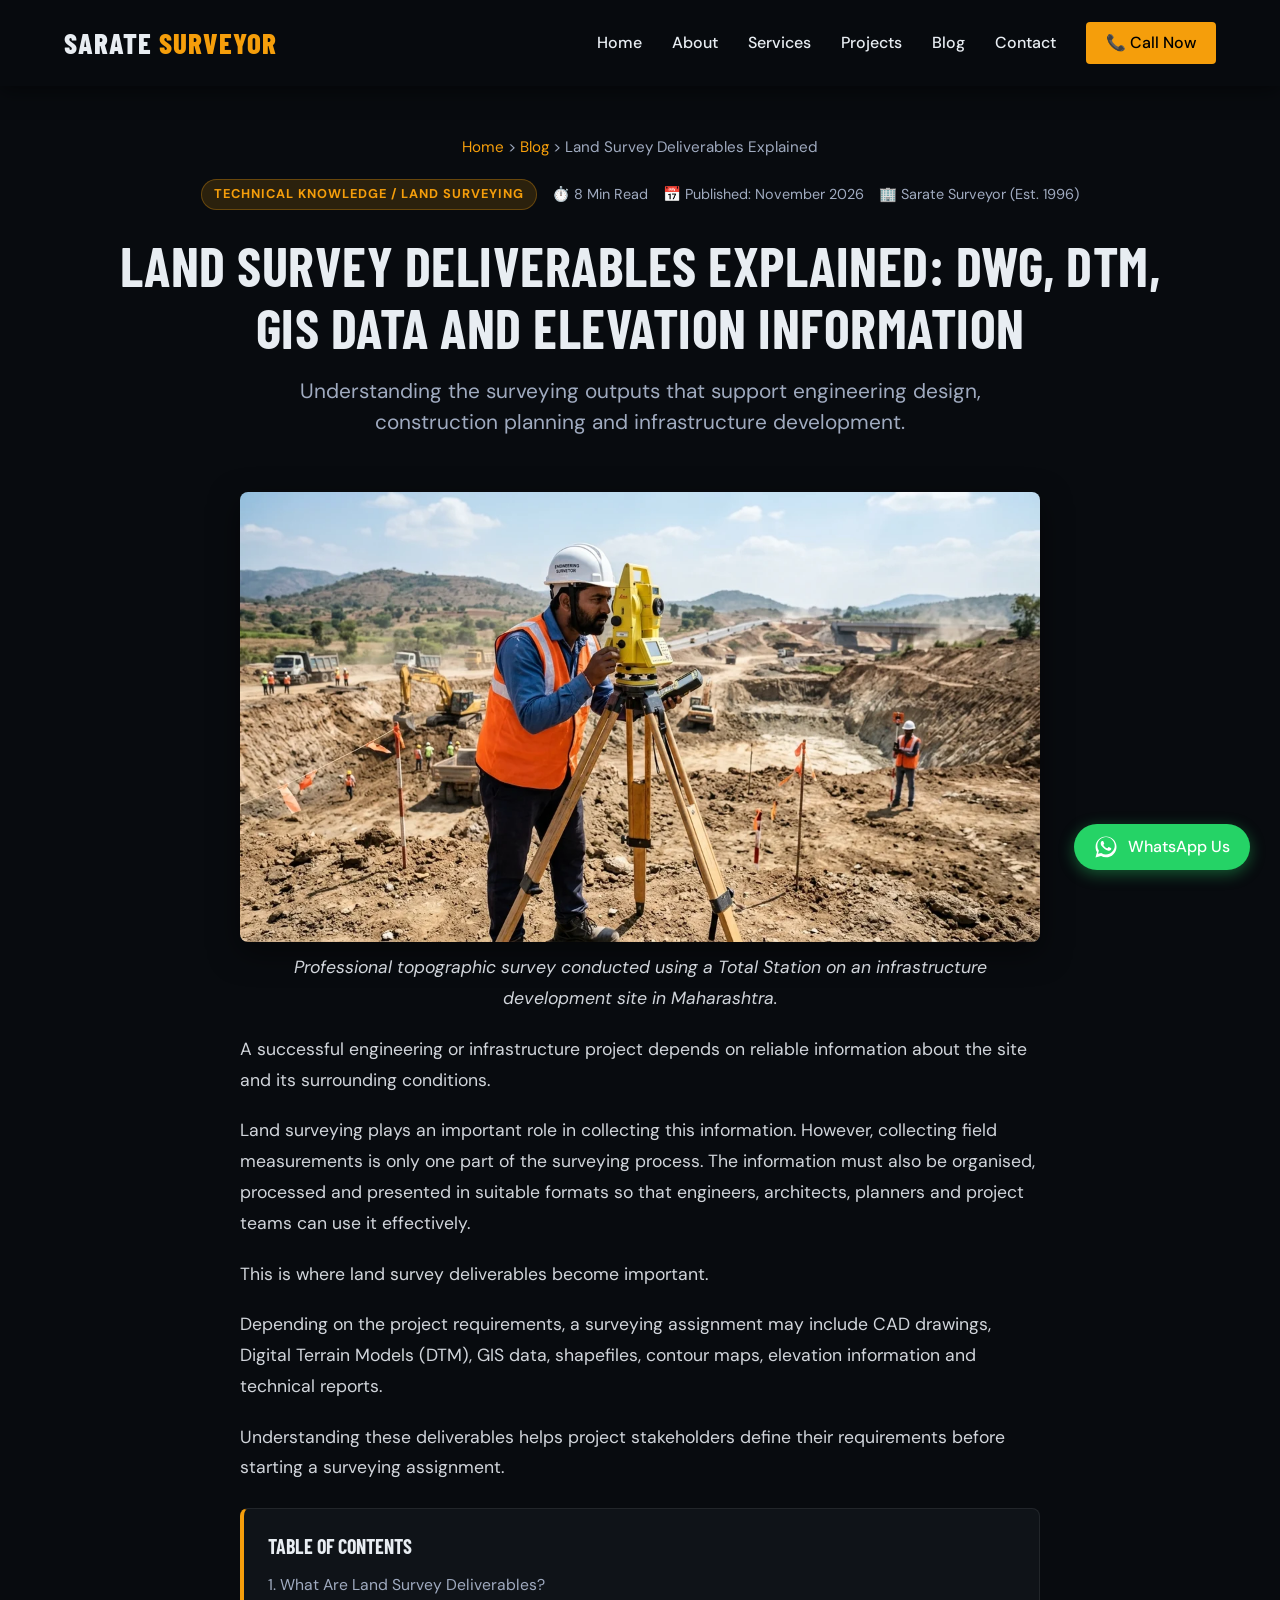
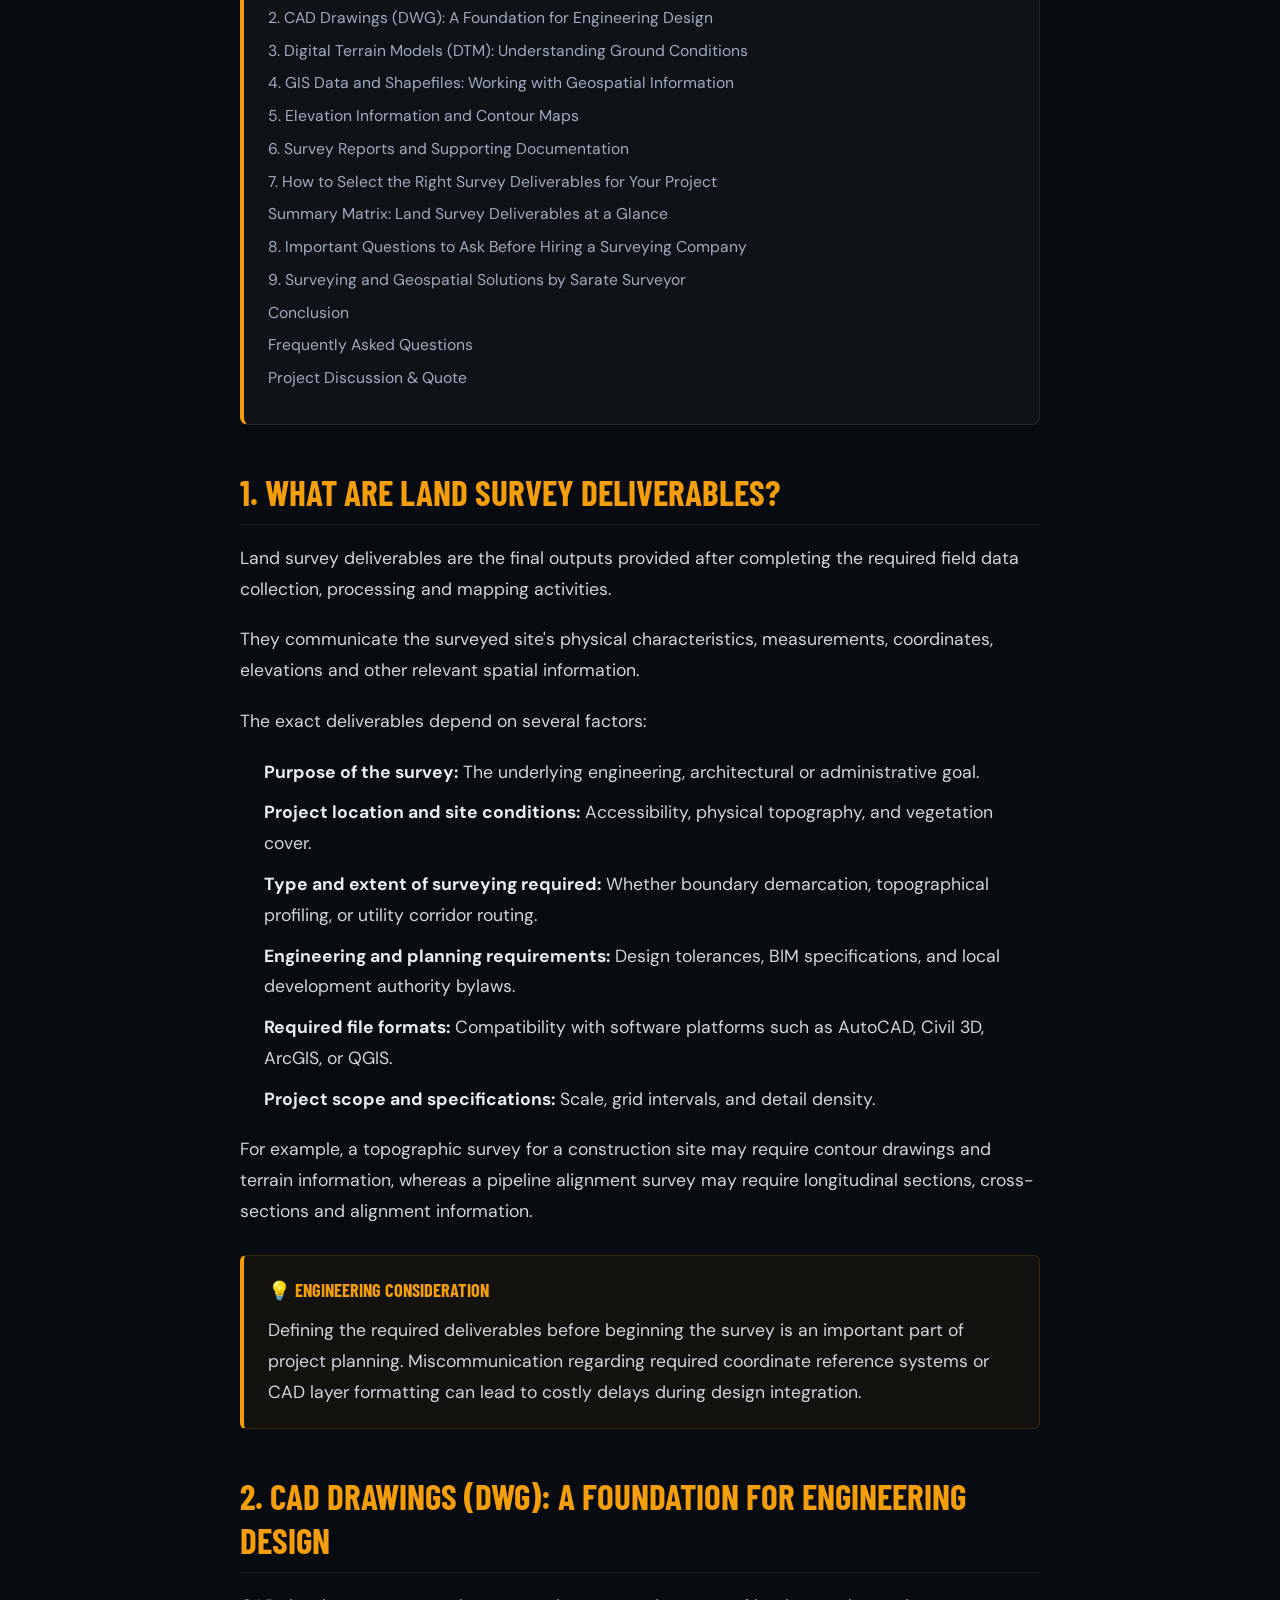
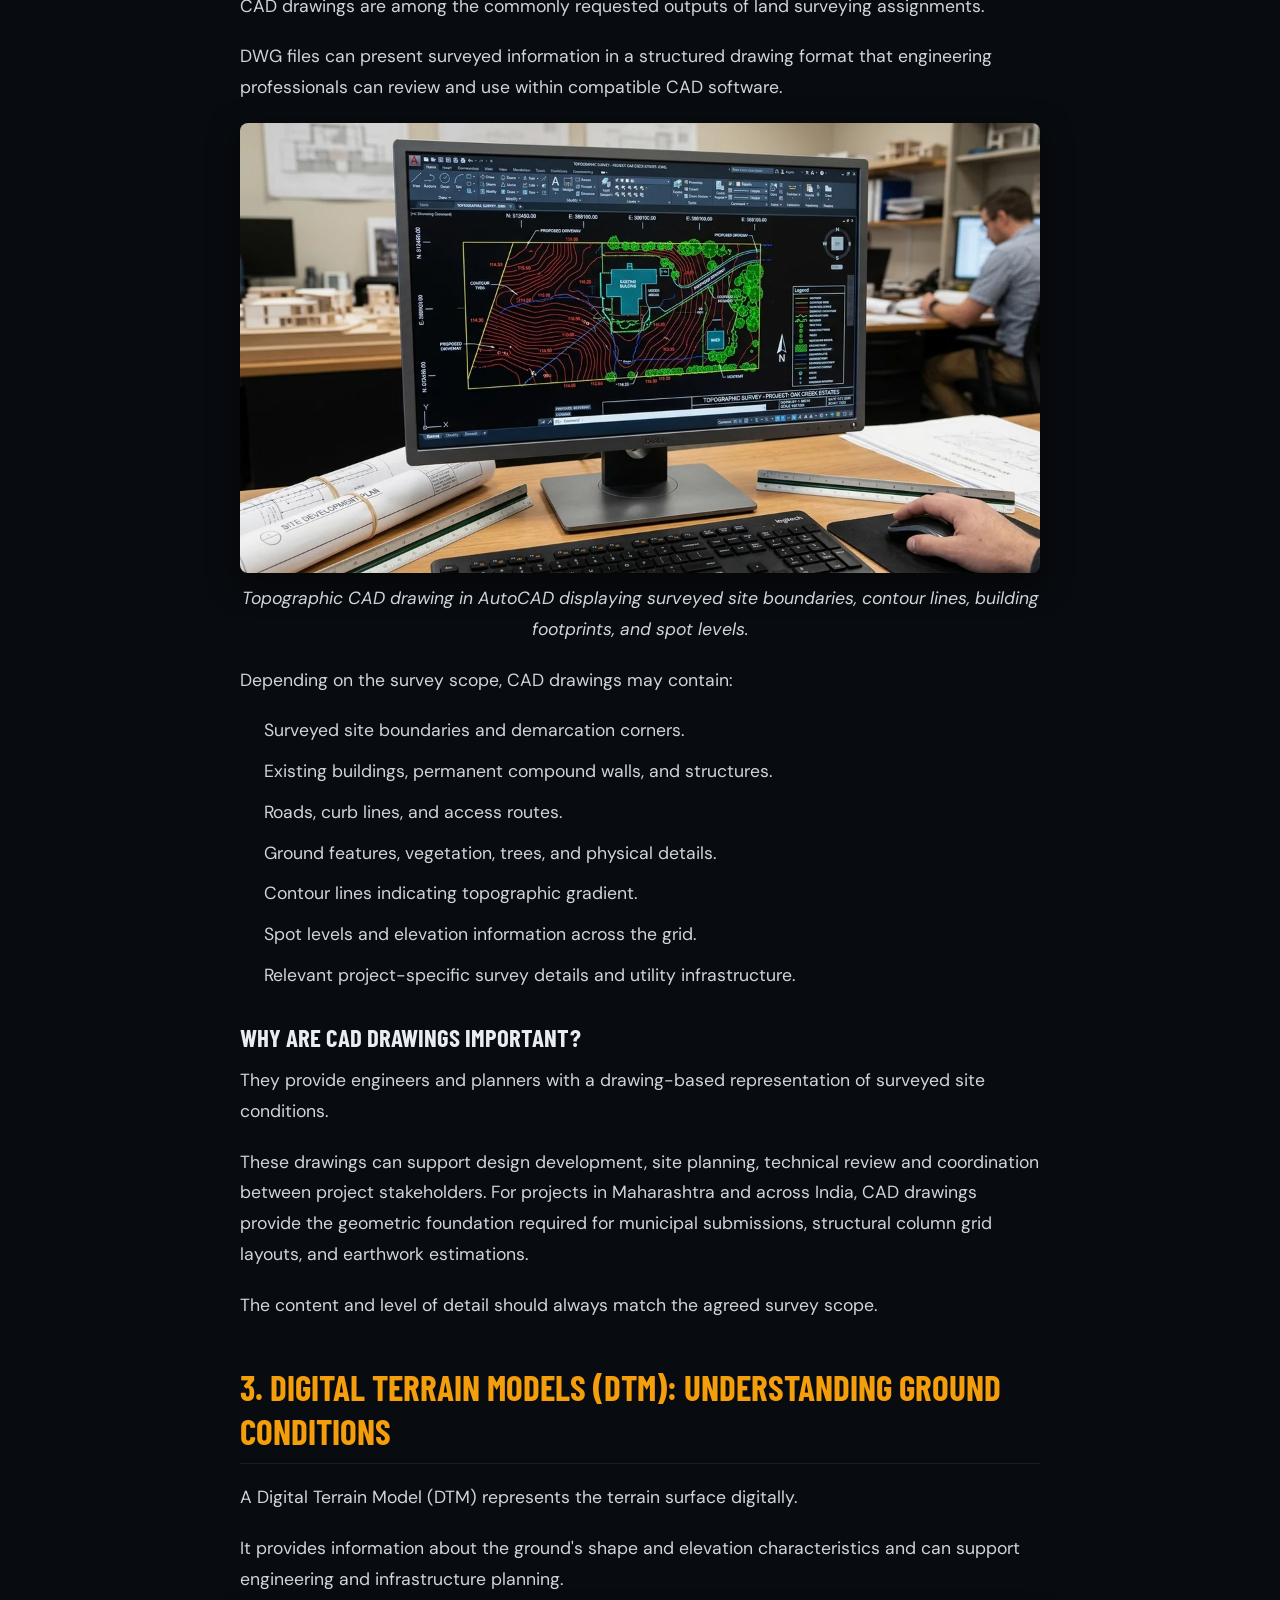
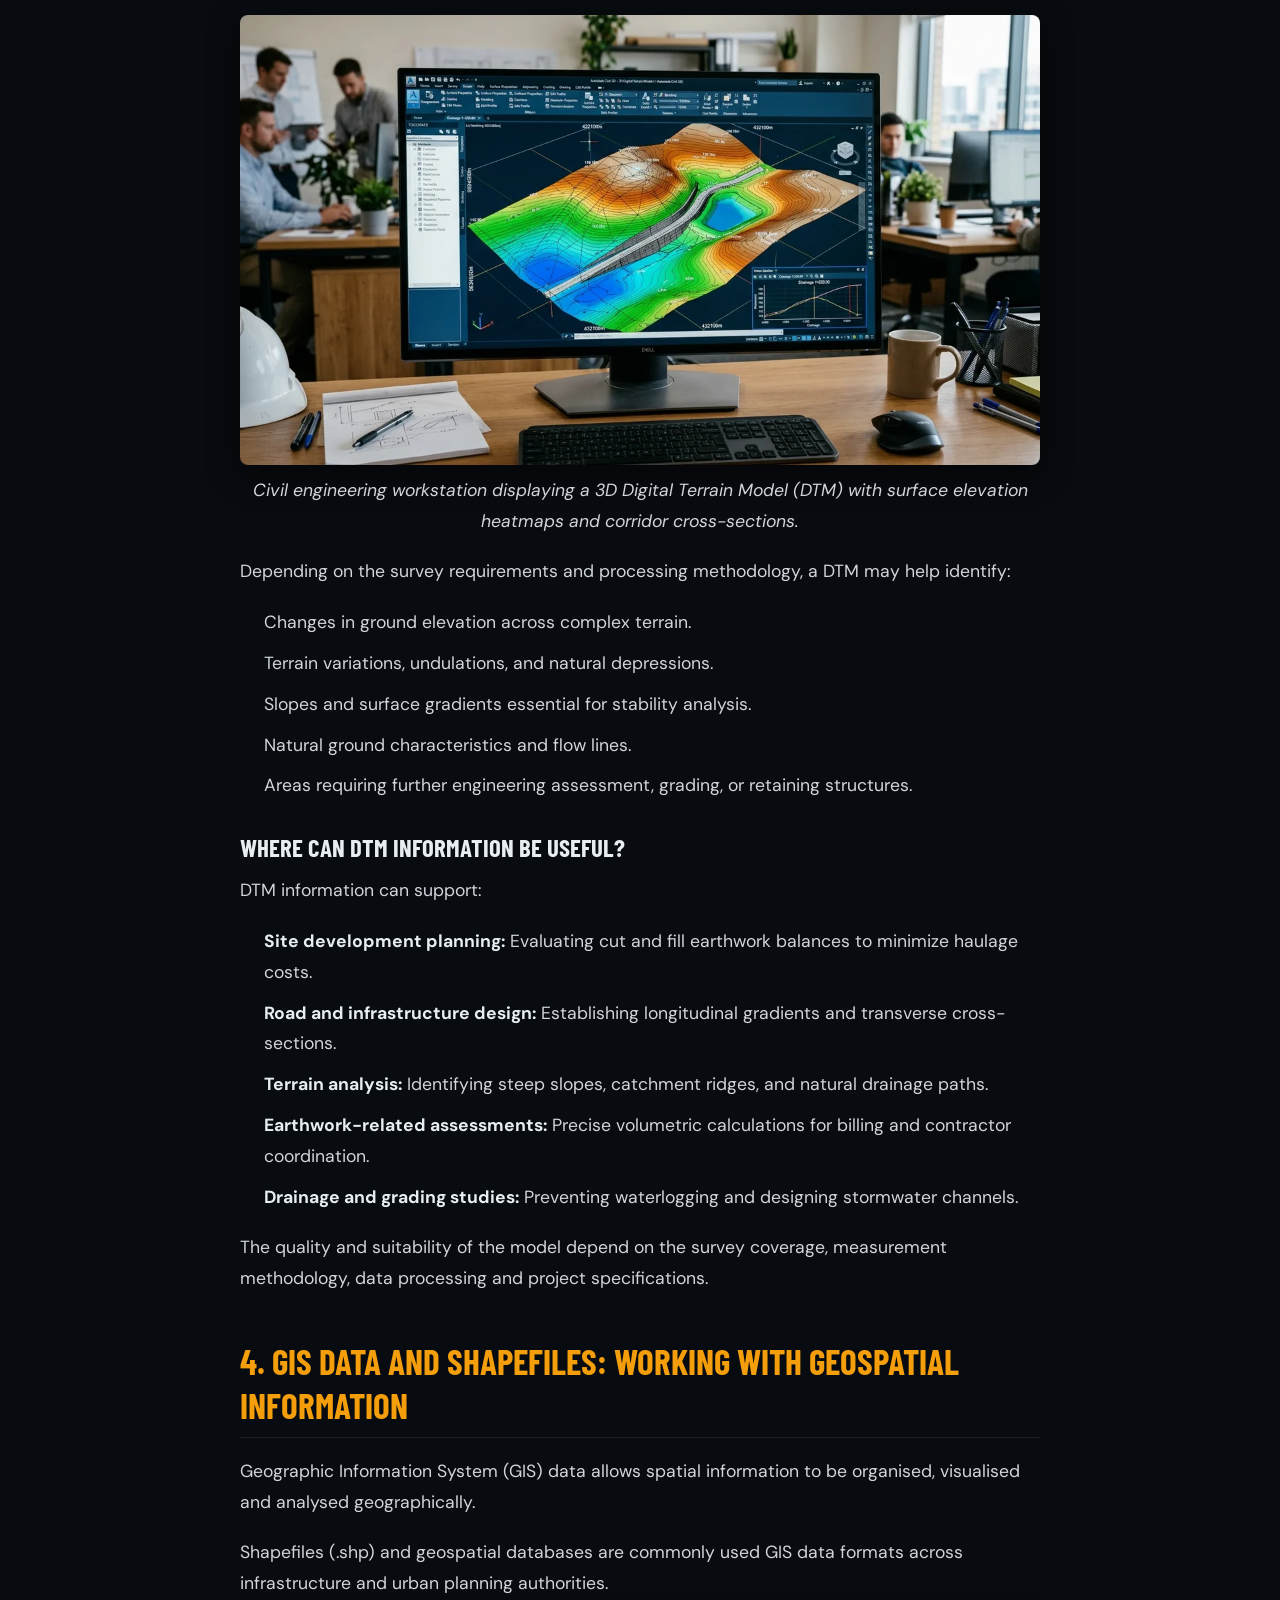
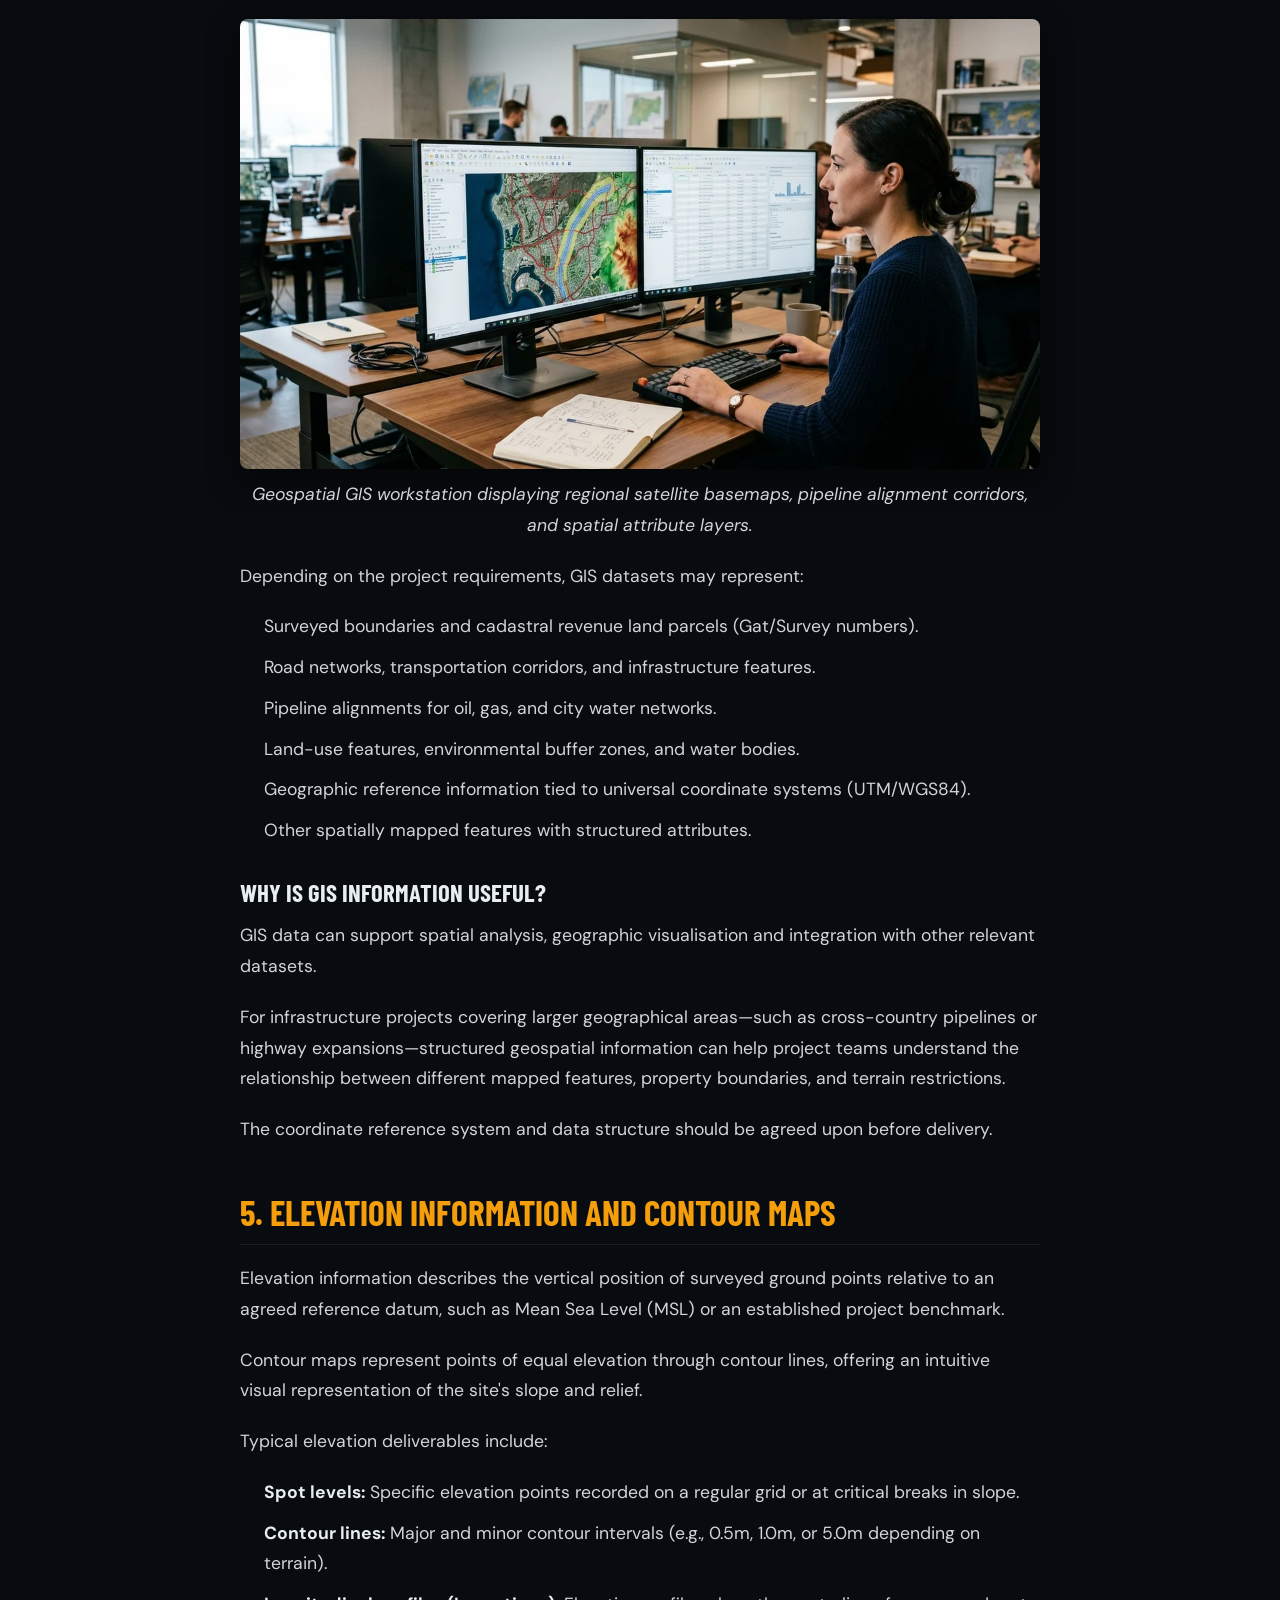
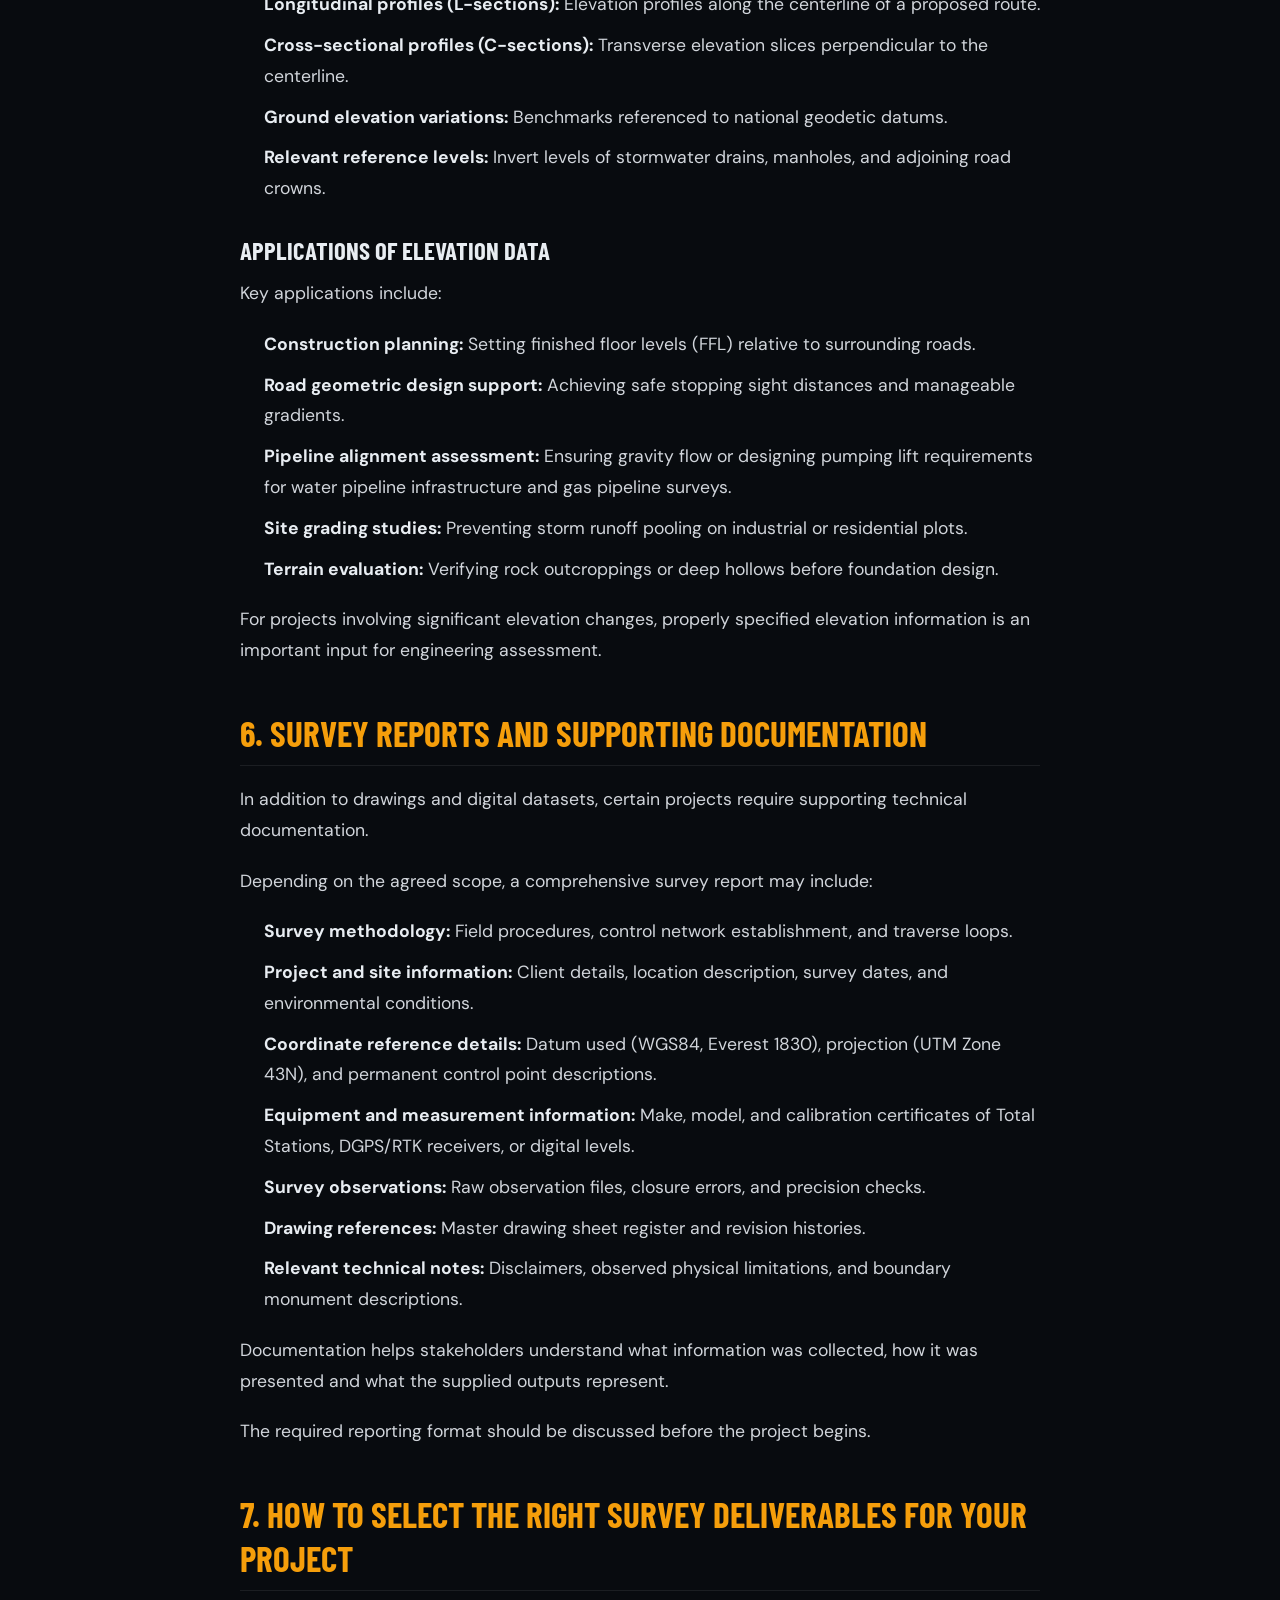
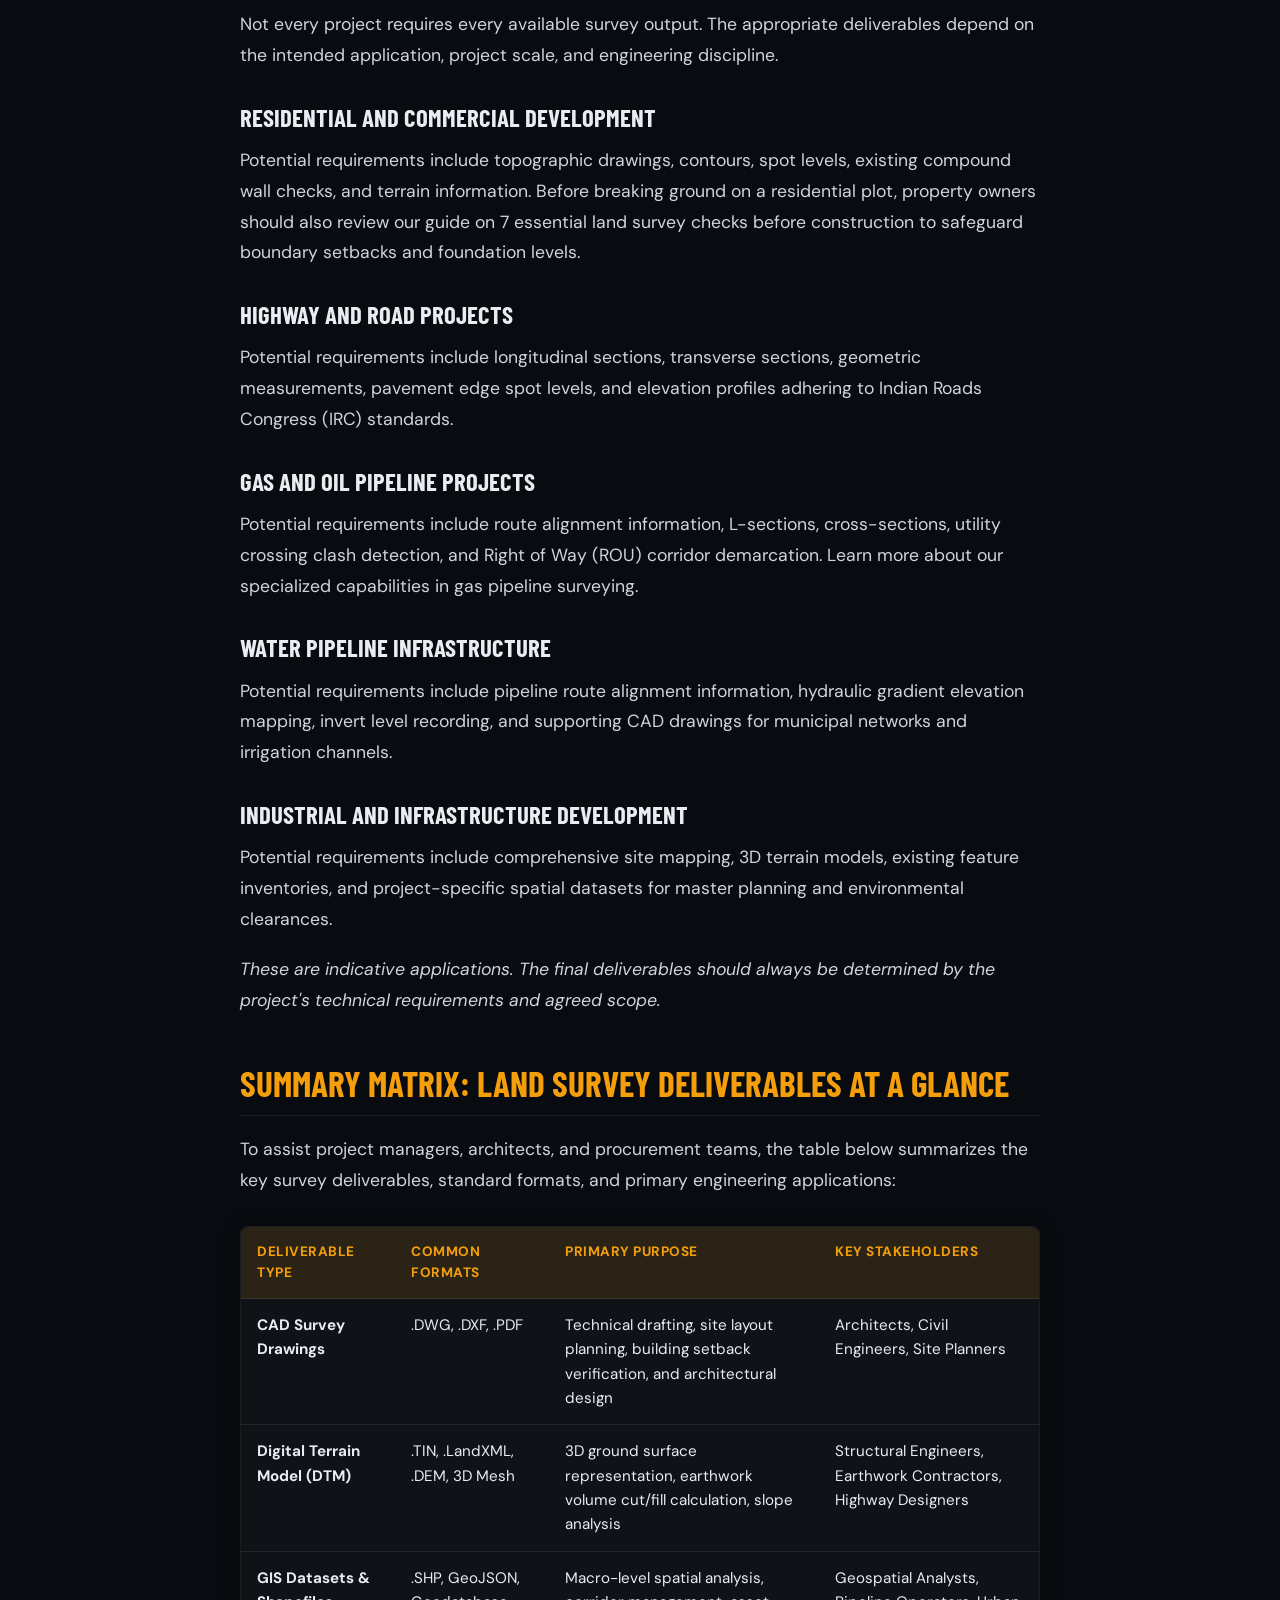
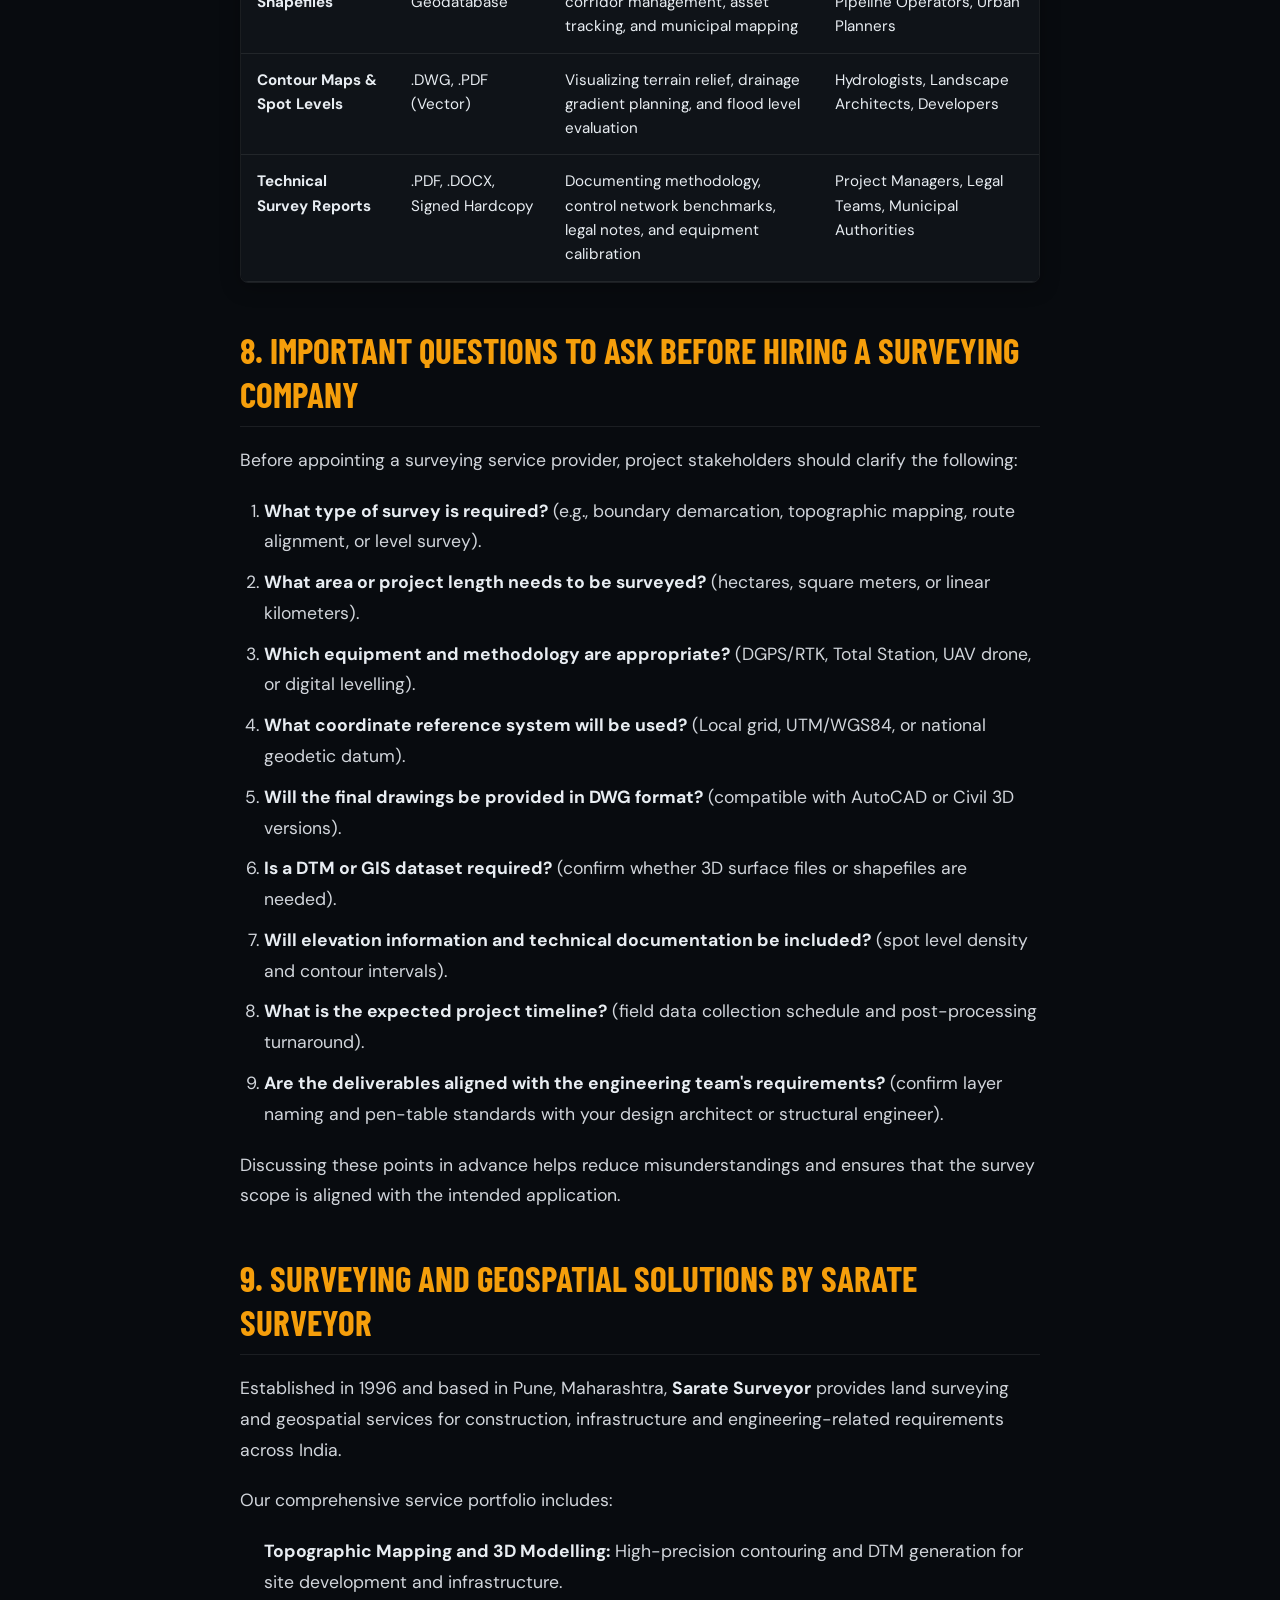
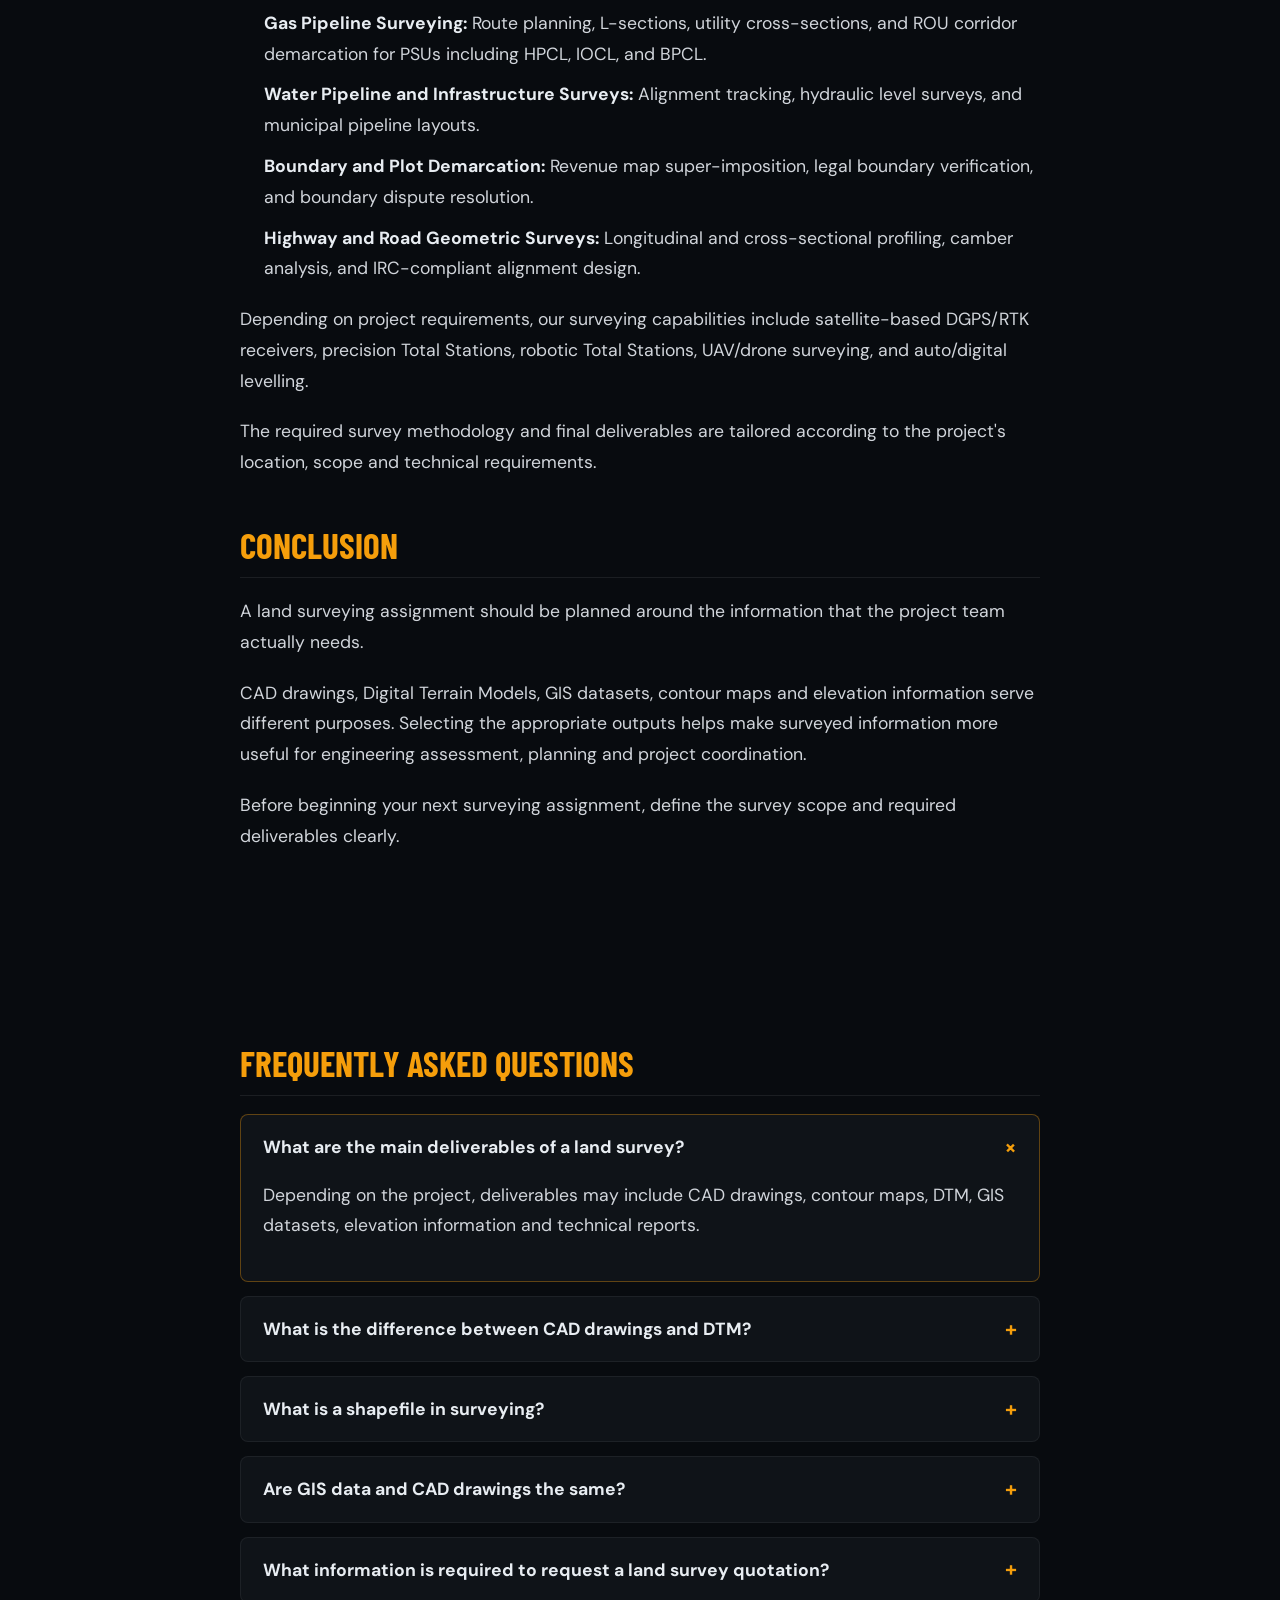
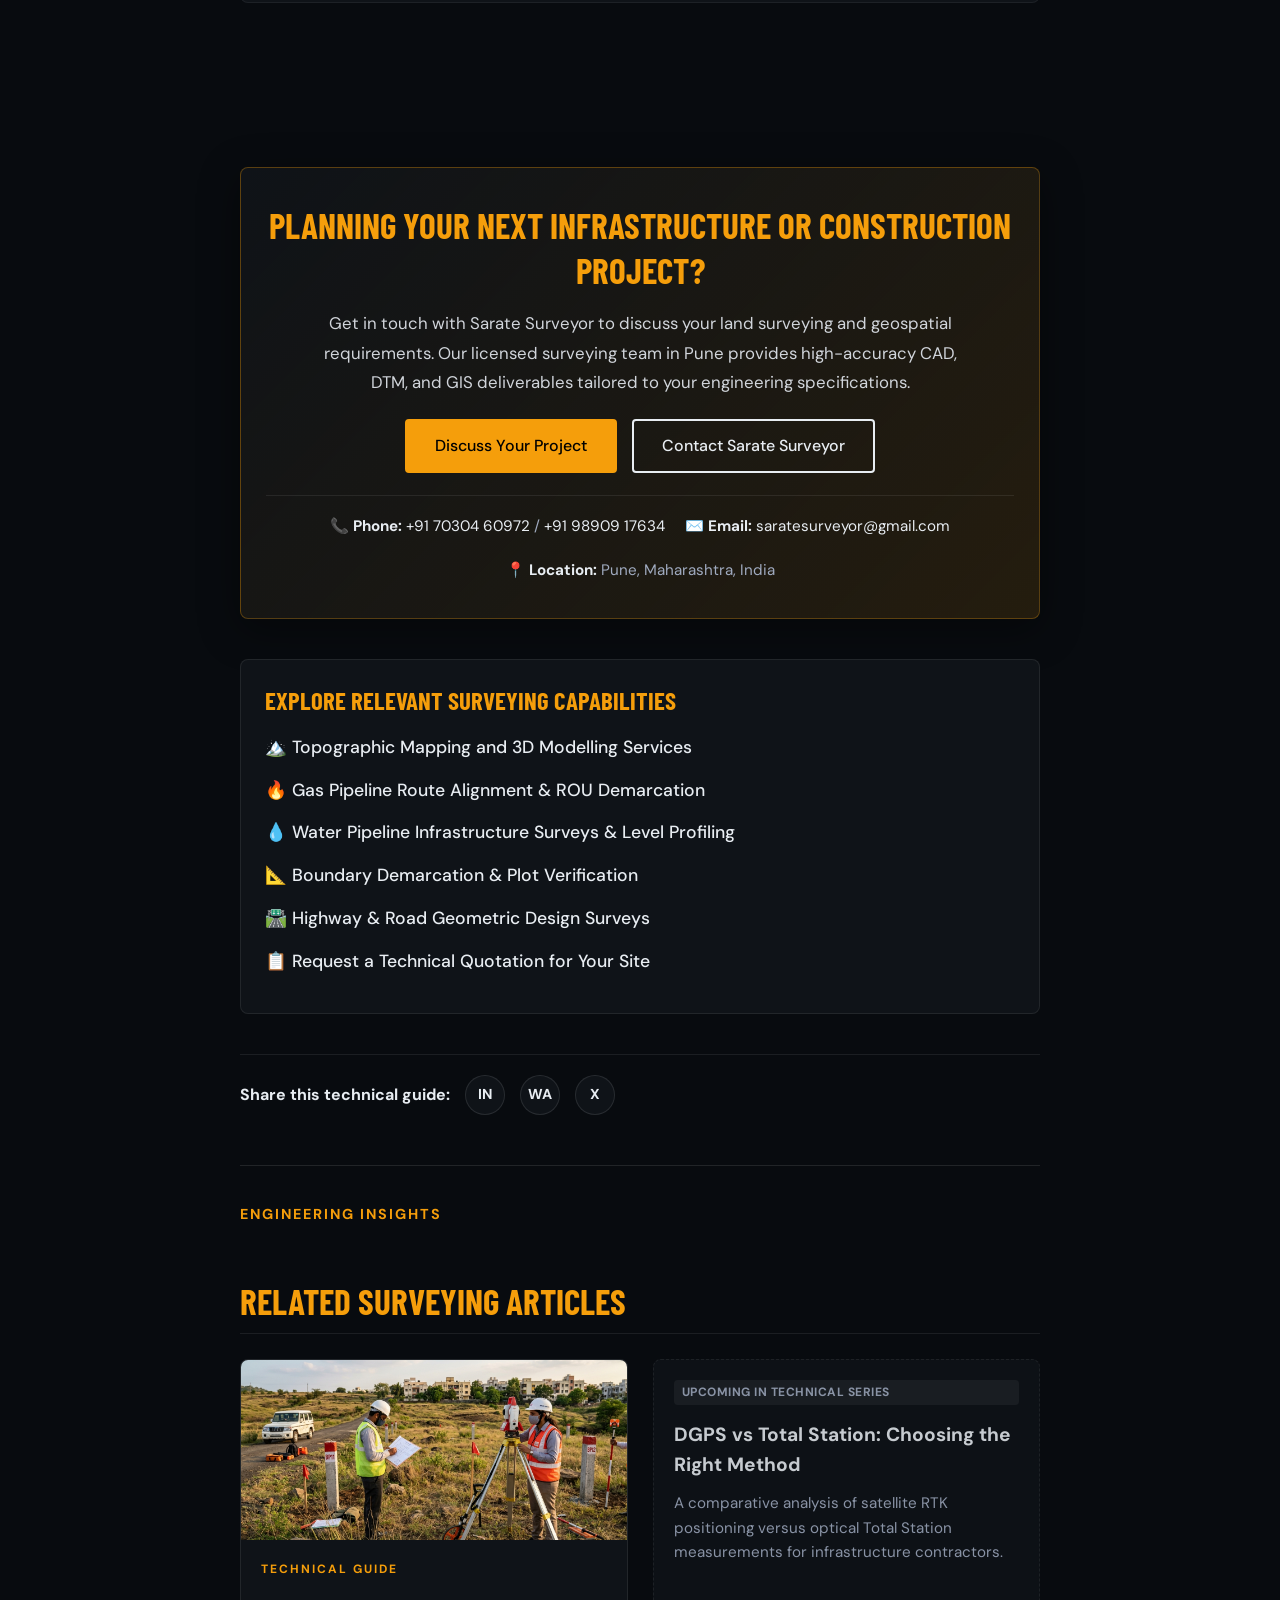
==== commit 2a9be90a: "Fix mobile, tablet & laptop responsive layout and content/image alignment" ====
--- a/blog/land-survey-deliverables-dwg-dtm-gis/index.html
+++ b/blog/land-survey-deliverables-dwg-dtm-gis/index.html
@@ -69,29 +69,41 @@
     <!-- Base Stylesheet -->
     <link rel="stylesheet" href="/css/style.css">
     
-    <!-- Blog Specific Styling -->
+    <!-- Blog Specific Responsive Styling -->
     <style>
-        nav {
+        #navbar {
             background: rgba(8, 11, 15, 0.98);
             backdrop-filter: blur(10px);
             box-shadow: 0 4px 20px rgba(0,0,0,0.5);
         }
         .blog-header {
             padding-top: 135px;
-            padding-bottom: 30px;
+            padding-bottom: 35px;
             text-align: center;
         }
+        .breadcrumb {
+            margin-bottom: 20px;
+            font-size: 0.95rem;
+            color: var(--text-muted);
+        }
+        .breadcrumb a {
+            color: var(--accent-amber);
+            transition: var(--transition);
+        }
+        .breadcrumb a:hover {
+            text-decoration: underline;
+        }
         .blog-header h1 {
-            font-size: clamp(2.2rem, 4.5vw, 3.8rem);
+            font-size: clamp(2rem, 4.5vw, 3.4rem);
             margin-bottom: 15px;
             line-height: 1.15;
             text-transform: uppercase;
             letter-spacing: 0.5px;
         }
         .blog-subtitle {
-            font-size: clamp(1.1rem, 2vw, 1.35rem);
+            font-size: clamp(1.05rem, 2vw, 1.3rem);
             color: var(--text-muted);
-            max-width: 820px;
+            max-width: 800px;
             margin: 0 auto 20px auto;
             line-height: 1.5;
         }
@@ -121,47 +133,20 @@
             text-transform: uppercase;
             letter-spacing: 1px;
         }
-        .breadcrumb {
-            margin-bottom: 25px;
-            font-size: 0.95rem;
-            color: var(--text-muted);
-        }
-        .breadcrumb a {
-            color: var(--accent-amber);
-            transition: var(--transition);
-        }
-        .breadcrumb a:hover {
-            text-decoration: underline;
-        }
-
-        /* Responsive Layout Grid with Sticky TOC on Desktop */
-        .blog-layout {
-            display: grid;
-            grid-template-columns: 1fr;
-            gap: 40px;
-            max-width: 1200px;
+
+        /* Perfectly Centered Single-Column Article (Mobile, Tablet, Laptop & Desktop Friendly) */
+        .blog-content {
+            max-width: 800px;
             margin: 0 auto;
             padding-bottom: 80px;
-        }
-        @media (min-width: 1024px) {
-            .blog-layout {
-                grid-template-columns: 300px 1fr;
-                align-items: start;
-            }
-            .sidebar-col {
-                position: sticky;
-                top: 100px;
-                max-height: calc(100vh - 120px);
-                overflow-y: auto;
-            }
-        }
-
-        .blog-content {
-            max-width: 820px;
-            margin: 0 auto;
-        }
-        .blog-content figure {
-            margin: 35px 0;
+            width: 100%;
+        }
+
+        /* Image & Figure Alignment */
+        figure {
+            margin: 0 0 30px 0;
+            padding: 0;
+            width: 100%;
         }
         .blog-content img {
             width: 100%;
@@ -171,32 +156,37 @@
             box-shadow: 0 10px 30px rgba(0,0,0,0.5);
             display: block;
             object-fit: cover;
+            margin-bottom: 10px;
         }
         .img-caption {
-            font-size: 0.85rem;
+            font-size: 0.88rem;
             color: var(--text-muted);
             text-align: center;
-            margin-top: 10px;
+            margin-top: 8px;
+            margin-bottom: 25px;
             font-style: italic;
-        }
+            line-height: 1.4;
+        }
+
+        /* Content Headings & Text */
         .blog-content h2 {
-            font-size: clamp(1.8rem, 3vw, 2.3rem);
-            margin-top: 50px;
-            margin-bottom: 20px;
+            font-size: clamp(1.7rem, 3vw, 2.2rem);
+            margin-top: 45px;
+            margin-bottom: 18px;
             color: var(--accent-amber);
             line-height: 1.25;
             border-bottom: 1px solid rgba(255, 255, 255, 0.08);
             padding-bottom: 10px;
         }
         .blog-content h3 {
-            font-size: clamp(1.3rem, 2vw, 1.6rem);
-            margin-top: 32px;
-            margin-bottom: 14px;
+            font-size: clamp(1.25rem, 2vw, 1.55rem);
+            margin-top: 30px;
+            margin-bottom: 12px;
             color: var(--text-white);
             line-height: 1.3;
         }
         .blog-content p, .blog-content ul, .blog-content ol {
-            margin-bottom: 22px;
+            margin-bottom: 20px;
             font-size: 1.1rem;
             line-height: 1.75;
             color: #d1d5db;
@@ -211,62 +201,61 @@
             color: var(--text-white);
         }
 
-        /* TOC Styling */
-        .toc-card {
+        /* Table of Contents Box */
+        .toc {
             background: var(--bg-lighter);
             padding: 24px;
             border-radius: 8px;
-            margin-bottom: 30px;
+            margin-bottom: 35px;
+            margin-top: 25px;
+            border: 1px solid rgba(255, 255, 255, 0.08);
             border-left: 4px solid var(--accent-amber);
-            border: 1px solid rgba(255, 255, 255, 0.06);
-            border-left: 4px solid var(--accent-amber);
-        }
-        .toc-card h3 {
+        }
+        .toc h3 {
             margin-top: 0;
-            margin-bottom: 16px;
-            font-size: 1.2rem;
+            margin-bottom: 15px;
+            font-size: 1.25rem;
             color: var(--text-white);
-            display: flex;
-            align-items: center;
-            gap: 8px;
-        }
-        .toc-card ul {
+        }
+        .toc ul {
             list-style: none;
             padding-left: 0;
             margin-bottom: 0;
         }
-        .toc-card li {
+        .toc li {
             margin-bottom: 10px;
-            font-size: 0.95rem;
-            line-height: 1.4;
-        }
-        .toc-card a {
+            font-size: 0.98rem;
+            line-height: 1.45;
+        }
+        .toc a {
             color: var(--text-muted);
             transition: color 0.25s ease, padding-left 0.25s ease;
             display: inline-block;
         }
-        .toc-card a:hover {
+        .toc a:hover {
             color: var(--accent-amber);
             padding-left: 4px;
         }
-        
-        /* Table Styles */
+
+        /* Table Styles - Responsive with smooth scroll */
         .table-responsive {
             overflow-x: auto;
-            margin: 35px 0;
+            -webkit-overflow-scrolling: touch;
+            margin: 30px 0;
             border-radius: 8px;
             box-shadow: 0 4px 20px rgba(0,0,0,0.3);
             border: 1px solid rgba(255, 255, 255, 0.08);
+            width: 100%;
         }
         table {
             width: 100%;
             border-collapse: collapse;
             background: var(--bg-lighter);
             font-size: 0.95rem;
-            min-width: 640px;
+            min-width: 600px;
         }
         th, td {
-            padding: 16px 18px;
+            padding: 14px 16px;
             text-align: left;
             border-bottom: 1px solid rgba(255,255,255,0.08);
             vertical-align: top;
@@ -290,9 +279,9 @@
             border-top: 1px solid rgba(245, 158, 11, 0.15);
             border-right: 1px solid rgba(245, 158, 11, 0.15);
             border-bottom: 1px solid rgba(245, 158, 11, 0.15);
-            padding: 22px 26px;
+            padding: 20px 24px;
             border-radius: 6px;
-            margin: 30px 0;
+            margin: 28px 0;
         }
         .tech-box h4 {
             color: var(--accent-amber);
@@ -305,22 +294,22 @@
 
         /* FAQ Accordion */
         .faq-section {
-            margin-top: 50px;
+            margin-top: 45px;
         }
         .faq-item {
             background: var(--bg-lighter);
             border-radius: 8px;
-            margin-bottom: 16px;
+            margin-bottom: 14px;
             border: 1px solid rgba(255, 255, 255, 0.06);
             overflow: hidden;
             transition: var(--transition);
         }
         .faq-item.active {
-            border-color: rgba(245, 158, 11, 0.3);
+            border-color: rgba(245, 158, 11, 0.35);
         }
         .faq-q {
-            padding: 20px 24px;
-            font-size: 1.15rem;
+            padding: 18px 22px;
+            font-size: 1.1rem;
             font-weight: 700;
             color: var(--text-white);
             cursor: pointer;
@@ -337,6 +326,8 @@
             font-size: 1.3rem;
             color: var(--accent-amber);
             transition: transform 0.3s ease;
+            margin-left: 12px;
+            flex-shrink: 0;
         }
         .faq-item.active .faq-icon {
             transform: rotate(45deg);
@@ -345,20 +336,20 @@
             max-height: 0;
             overflow: hidden;
             transition: max-height 0.35s ease, padding 0.35s ease;
-            padding: 0 24px;
+            padding: 0 22px;
             color: #d1d5db;
             font-size: 1.05rem;
             line-height: 1.7;
         }
         .faq-item.active .faq-a {
             max-height: 500px;
-            padding: 0 24px 20px 24px;
+            padding: 0 22px 20px 22px;
         }
 
         /* Related Links Card */
         .related-links {
-            margin-top: 45px;
-            padding: 28px;
+            margin-top: 40px;
+            padding: 24px;
             background: var(--bg-lighter);
             border-radius: 8px;
             border: 1px solid rgba(255, 255, 255, 0.08);
@@ -366,7 +357,7 @@
         .related-links h3 {
             margin-top: 0;
             color: var(--accent-amber);
-            margin-bottom: 18px;
+            margin-bottom: 16px;
         }
         .related-links ul {
             list-style: none;
@@ -392,23 +383,23 @@
         /* Contact CTA */
         .cta-box {
             background: linear-gradient(135deg, var(--bg-lighter) 0%, rgba(245,158,11,0.12) 100%);
-            padding: 45px 35px;
+            padding: 35px 25px;
             border-radius: 8px;
             text-align: center;
-            margin-top: 60px;
+            margin-top: 50px;
             border: 1px solid rgba(245, 158, 11, 0.3);
             box-shadow: 0 10px 40px rgba(0,0,0,0.4);
         }
         .cta-box h3 {
             margin-top: 0;
-            font-size: clamp(1.8rem, 3.5vw, 2.4rem);
+            font-size: clamp(1.6rem, 3.5vw, 2.2rem);
             color: var(--accent-amber);
             margin-bottom: 15px;
         }
         .cta-box p {
             max-width: 650px;
-            margin: 0 auto 25px auto;
-            font-size: 1.1rem;
+            margin: 0 auto 22px auto;
+            font-size: 1.05rem;
             color: #d1d5db;
         }
         .cta-buttons {
@@ -416,17 +407,17 @@
             gap: 15px;
             justify-content: center;
             flex-wrap: wrap;
-            margin-bottom: 25px;
+            margin-bottom: 22px;
         }
         .cta-direct-contact {
             display: flex;
-            gap: 25px;
+            gap: 20px;
             justify-content: center;
             flex-wrap: wrap;
-            font-size: 1rem;
+            font-size: 0.95rem;
             color: var(--text-muted);
             border-top: 1px solid rgba(255,255,255,0.08);
-            padding-top: 20px;
+            padding-top: 18px;
         }
         .cta-direct-contact a {
             color: var(--text-white);
@@ -438,27 +429,27 @@
 
         /* Social Share */
         .social-share {
-            margin-top: 45px;
+            margin-top: 40px;
             display: flex;
             align-items: center;
             gap: 15px;
             flex-wrap: wrap;
-            padding-top: 25px;
+            padding-top: 20px;
             border-top: 1px solid rgba(255,255,255,0.08);
         }
         .social-share-btn {
             display: inline-flex;
             align-items: center;
             justify-content: center;
-            width: 42px;
-            height: 42px;
+            width: 40px;
+            height: 40px;
             border-radius: 50%;
             background: var(--bg-lighter);
             color: var(--text-white);
             transition: var(--transition);
             border: 1px solid rgba(255,255,255,0.1);
             font-weight: 700;
-            font-size: 0.95rem;
+            font-size: 0.9rem;
         }
         .social-share-btn:hover {
             background: var(--accent-amber);
@@ -469,13 +460,13 @@
 
         /* Related Articles Grid */
         .related-articles-section {
-            margin-top: 60px;
-            padding-top: 40px;
+            margin-top: 50px;
+            padding-top: 35px;
             border-top: 1px solid rgba(255, 255, 255, 0.1);
         }
         .related-articles-grid {
             display: grid;
-            grid-template-columns: repeat(auto-fit, minmax(280px, 1fr));
+            grid-template-columns: repeat(auto-fit, minmax(260px, 1fr));
             gap: 25px;
             margin-top: 25px;
         }
@@ -497,9 +488,12 @@
             width: 100%;
             height: 180px;
             object-fit: cover;
+            margin-bottom: 0;
+            box-shadow: none;
+            border-radius: 0;
         }
         .related-card-content {
-            padding: 22px;
+            padding: 20px;
             display: flex;
             flex-direction: column;
             flex-grow: 1;
@@ -507,7 +501,7 @@
         .related-card h4 {
             margin-top: 8px;
             margin-bottom: 10px;
-            font-size: 1.25rem;
+            font-size: 1.2rem;
             text-transform: none;
             font-family: var(--font-body);
             font-weight: 700;
@@ -530,6 +524,49 @@
             text-transform: uppercase;
             font-weight: 700;
             letter-spacing: 0.5px;
+        }
+
+        /* Specific Mobile & Tablet Breakpoints */
+        @media (max-width: 768px) {
+            .blog-header {
+                padding-top: 115px;
+                padding-bottom: 25px;
+            }
+            .blog-content p, .blog-content ul, .blog-content ol {
+                font-size: 1.05rem;
+                line-height: 1.68;
+            }
+            .cta-buttons {
+                flex-direction: column;
+            }
+            .cta-buttons .btn {
+                width: 100%;
+            }
+            .cta-direct-contact {
+                flex-direction: column;
+                align-items: center;
+                gap: 10px;
+            }
+        }
+        @media (max-width: 480px) {
+            .blog-header {
+                padding-top: 105px;
+            }
+            .meta-bar {
+                flex-direction: column;
+                gap: 8px;
+            }
+            .toc {
+                padding: 18px;
+            }
+            .faq-q {
+                padding: 15px 18px;
+                font-size: 1rem;
+            }
+            .faq-a {
+                padding: 0 18px 15px 18px;
+                font-size: 0.95rem;
+            }
         }
     </style>
 
@@ -670,9 +707,9 @@
 
     <!-- Article Header -->
     <header class="blog-header container">
-        <nav class="breadcrumb" aria-label="Breadcrumbs">
+        <div class="breadcrumb">
             <a href="/">Home</a> &gt; <a href="/#blog">Blog</a> &gt; <span>Land Survey Deliverables Explained</span>
-        </nav>
+        </div>
         <div class="meta-bar">
             <span class="meta-badge">Technical Knowledge / Land Surveying</span>
             <span class="meta-item">⏱️ 8 Min Read</span>
@@ -683,439 +720,424 @@
         <p class="blog-subtitle">Understanding the surveying outputs that support engineering design, construction planning and infrastructure development.</p>
     </header>
 
-    <!-- Main Content Container with Layout -->
+    <!-- Main Content Container: Perfectly Centered Single Column -->
     <main class="container">
-        <div class="blog-layout">
-
-            <!-- Desktop Sticky Table of Contents Sidebar -->
-            <aside class="sidebar-col">
-                <div class="toc-card">
-                    <h3>📑 Contents</h3>
-                    <ul>
-                        <li><a href="#intro">Introduction</a></li>
-                        <li><a href="#deliverables-overview">1. What Are Land Survey Deliverables?</a></li>
-                        <li><a href="#cad-drawings">2. CAD Drawings (DWG)</a></li>
-                        <li><a href="#dtm-models">3. Digital Terrain Models (DTM)</a></li>
-                        <li><a href="#gis-data">4. GIS Data and Shapefiles</a></li>
-                        <li><a href="#elevation-contours">5. Elevation Information &amp; Contours</a></li>
-                        <li><a href="#survey-reports">6. Survey Reports &amp; Documentation</a></li>
-                        <li><a href="#deliverable-selection">7. Selecting the Right Deliverables</a></li>
-                        <li><a href="#comparison-matrix">Technical Comparison Matrix</a></li>
-                        <li><a href="#questions-to-ask">8. Questions to Ask Before Hiring</a></li>
-                        <li><a href="#sarate-solutions">9. Solutions by Sarate Surveyor</a></li>
-                        <li><a href="#conclusion">Conclusion</a></li>
-                        <li><a href="#faq">Frequently Asked Questions</a></li>
-                        <li><a href="#enquiry-cta">Project Discussion &amp; Quote</a></li>
-                    </ul>
+        <article class="blog-content">
+
+            <!-- Hero Image (LCP Priority, Explicit Dimensions) -->
+            <img src="/assets/images/land-survey-deliverables-topographic-survey.webp" 
+                 alt="Land surveyor conducting a topographic survey using a Total Station at a construction site." 
+                 width="1200" height="675" fetchpriority="high" decoding="sync">
+            <p class="img-caption">Professional topographic survey conducted using a Total Station on an infrastructure development site in Maharashtra.</p>
+
+            <!-- Introduction -->
+            <p>A successful engineering or infrastructure project depends on reliable information about the site and its surrounding conditions.</p>
+            
+            <p>Land surveying plays an important role in collecting this information. However, collecting field measurements is only one part of the surveying process. The information must also be organised, processed and presented in suitable formats so that engineers, architects, planners and project teams can use it effectively.</p>
+            
+            <p>This is where land survey deliverables become important.</p>
+            
+            <p>Depending on the project requirements, a surveying assignment may include CAD drawings, Digital Terrain Models (DTM), GIS data, shapefiles, contour maps, elevation information and technical reports.</p>
+            
+            <p>Understanding these deliverables helps project stakeholders define their requirements before starting a surveying assignment.</p>
+
+            <!-- Table of Contents (Direct in-flow box) -->
+            <div class="toc">
+                <h3>Table of Contents</h3>
+                <ul>
+                    <li><a href="#deliverables-overview">1. What Are Land Survey Deliverables?</a></li>
+                    <li><a href="#cad-drawings">2. CAD Drawings (DWG): A Foundation for Engineering Design</a></li>
+                    <li><a href="#dtm-models">3. Digital Terrain Models (DTM): Understanding Ground Conditions</a></li>
+                    <li><a href="#gis-data">4. GIS Data and Shapefiles: Working with Geospatial Information</a></li>
+                    <li><a href="#elevation-contours">5. Elevation Information and Contour Maps</a></li>
+                    <li><a href="#survey-reports">6. Survey Reports and Supporting Documentation</a></li>
+                    <li><a href="#deliverable-selection">7. How to Select the Right Survey Deliverables for Your Project</a></li>
+                    <li><a href="#comparison-matrix">Summary Matrix: Land Survey Deliverables at a Glance</a></li>
+                    <li><a href="#questions-to-ask">8. Important Questions to Ask Before Hiring a Surveying Company</a></li>
+                    <li><a href="#sarate-solutions">9. Surveying and Geospatial Solutions by Sarate Surveyor</a></li>
+                    <li><a href="#conclusion">Conclusion</a></li>
+                    <li><a href="#faq">Frequently Asked Questions</a></li>
+                    <li><a href="#enquiry-cta">Project Discussion &amp; Quote</a></li>
+                </ul>
+            </div>
+
+            <!-- Section 1 -->
+            <h2 id="deliverables-overview">1. What Are Land Survey Deliverables?</h2>
+            <p>Land survey deliverables are the final outputs provided after completing the required field data collection, processing and mapping activities.</p>
+            <p>They communicate the surveyed site's physical characteristics, measurements, coordinates, elevations and other relevant spatial information.</p>
+            
+            <p>The exact deliverables depend on several factors:</p>
+            <ul>
+                <li><strong>Purpose of the survey:</strong> The underlying engineering, architectural or administrative goal.</li>
+                <li><strong>Project location and site conditions:</strong> Accessibility, physical topography, and vegetation cover.</li>
+                <li><strong>Type and extent of surveying required:</strong> Whether boundary demarcation, topographical profiling, or utility corridor routing.</li>
+                <li><strong>Engineering and planning requirements:</strong> Design tolerances, BIM specifications, and local development authority bylaws.</li>
+                <li><strong>Required file formats:</strong> Compatibility with software platforms such as AutoCAD, Civil 3D, ArcGIS, or QGIS.</li>
+                <li><strong>Project scope and specifications:</strong> Scale, grid intervals, and detail density.</li>
+            </ul>
+
+            <p>For example, a topographic survey for a construction site may require contour drawings and terrain information, whereas a pipeline alignment survey may require longitudinal sections, cross-sections and alignment information.</p>
+
+            <div class="tech-box">
+                <h4>💡 Engineering Consideration</h4>
+                <p>Defining the required deliverables before beginning the survey is an important part of project planning. Miscommunication regarding required coordinate reference systems or CAD layer formatting can lead to costly delays during design integration.</p>
+            </div>
+
+            <!-- Section 2 -->
+            <h2 id="cad-drawings">2. CAD Drawings (DWG): A Foundation for Engineering Design</h2>
+            <p>CAD drawings are among the commonly requested outputs of land surveying assignments.</p>
+            <p>DWG files can present surveyed information in a structured drawing format that engineering professionals can review and use within compatible CAD software.</p>
+            
+            <img src="/assets/images/cad-land-survey-drawings-dwg.webp" 
+                 alt="CAD survey drawing showing site boundaries, contour lines and elevation information." 
+                 width="1200" height="675" loading="lazy" decoding="async">
+            <p class="img-caption">Topographic CAD drawing in AutoCAD displaying surveyed site boundaries, contour lines, building footprints, and spot levels.</p>
+
+            <p>Depending on the survey scope, CAD drawings may contain:</p>
+            <ul>
+                <li>Surveyed site boundaries and demarcation corners.</li>
+                <li>Existing buildings, permanent compound walls, and structures.</li>
+                <li>Roads, curb lines, and access routes.</li>
+                <li>Ground features, vegetation, trees, and physical details.</li>
+                <li>Contour lines indicating topographic gradient.</li>
+                <li>Spot levels and elevation information across the grid.</li>
+                <li>Relevant project-specific survey details and utility infrastructure.</li>
+            </ul>
+
+            <h3>Why are CAD drawings important?</h3>
+            <p>They provide engineers and planners with a drawing-based representation of surveyed site conditions.</p>
+            <p>These drawings can support design development, site planning, technical review and coordination between project stakeholders. For projects in Maharashtra and across India, CAD drawings provide the geometric foundation required for municipal submissions, structural column grid layouts, and earthwork estimations.</p>
+            <p>The content and level of detail should always match the agreed survey scope.</p>
+
+            <!-- Section 3 -->
+            <h2 id="dtm-models">3. Digital Terrain Models (DTM): Understanding Ground Conditions</h2>
+            <p>A Digital Terrain Model (DTM) represents the terrain surface digitally.</p>
+            <p>It provides information about the ground's shape and elevation characteristics and can support engineering and infrastructure planning.</p>
+
+            <img src="/assets/images/digital-terrain-model-dtm-survey.webp" 
+                 alt="Digital Terrain Model showing terrain elevation and contour information for engineering planning." 
+                 width="1200" height="675" loading="lazy" decoding="async">
+            <p class="img-caption">Civil engineering workstation displaying a 3D Digital Terrain Model (DTM) with surface elevation heatmaps and corridor cross-sections.</p>
+
+            <p>Depending on the survey requirements and processing methodology, a DTM may help identify:</p>
+            <ul>
+                <li>Changes in ground elevation across complex terrain.</li>
+                <li>Terrain variations, undulations, and natural depressions.</li>
+                <li>Slopes and surface gradients essential for stability analysis.</li>
+                <li>Natural ground characteristics and flow lines.</li>
+                <li>Areas requiring further engineering assessment, grading, or retaining structures.</li>
+            </ul>
+
+            <h3>Where can DTM information be useful?</h3>
+            <p>DTM information can support:</p>
+            <ul>
+                <li><strong>Site development planning:</strong> Evaluating cut and fill earthwork balances to minimize haulage costs.</li>
+                <li><strong>Road and infrastructure design:</strong> Establishing longitudinal gradients and transverse cross-sections.</li>
+                <li><strong>Terrain analysis:</strong> Identifying steep slopes, catchment ridges, and natural drainage paths.</li>
+                <li><strong>Earthwork-related assessments:</strong> Precise volumetric calculations for billing and contractor coordination.</li>
+                <li><strong>Drainage and grading studies:</strong> Preventing waterlogging and designing stormwater channels.</li>
+            </ul>
+            <p>The quality and suitability of the model depend on the survey coverage, measurement methodology, data processing and project specifications.</p>
+
+            <!-- Section 4 -->
+            <h2 id="gis-data">4. GIS Data and Shapefiles: Working with Geospatial Information</h2>
+            <p>Geographic Information System (GIS) data allows spatial information to be organised, visualised and analysed geographically.</p>
+            <p>Shapefiles (.shp) and geospatial databases are commonly used GIS data formats across infrastructure and urban planning authorities.</p>
+
+            <img src="/assets/images/gis-data-geospatial-mapping.webp" 
+                 alt="GIS mapping showing geographic information and infrastructure survey data." 
+                 width="1200" height="675" loading="lazy" decoding="async">
+            <p class="img-caption">Geospatial GIS workstation displaying regional satellite basemaps, pipeline alignment corridors, and spatial attribute layers.</p>
+
+            <p>Depending on the project requirements, GIS datasets may represent:</p>
+            <ul>
+                <li>Surveyed boundaries and cadastral revenue land parcels (Gat/Survey numbers).</li>
+                <li>Road networks, transportation corridors, and infrastructure features.</li>
+                <li>Pipeline alignments for oil, gas, and city water networks.</li>
+                <li>Land-use features, environmental buffer zones, and water bodies.</li>
+                <li>Geographic reference information tied to universal coordinate systems (UTM/WGS84).</li>
+                <li>Other spatially mapped features with structured attributes.</li>
+            </ul>
+
+            <h3>Why is GIS information useful?</h3>
+            <p>GIS data can support spatial analysis, geographic visualisation and integration with other relevant datasets.</p>
+            <p>For infrastructure projects covering larger geographical areas—such as cross-country pipelines or highway expansions—structured geospatial information can help project teams understand the relationship between different mapped features, property boundaries, and terrain restrictions.</p>
+            <p>The coordinate reference system and data structure should be agreed upon before delivery.</p>
+
+            <!-- Section 5 -->
+            <h2 id="elevation-contours">5. Elevation Information and Contour Maps</h2>
+            <p>Elevation information describes the vertical position of surveyed ground points relative to an agreed reference datum, such as Mean Sea Level (MSL) or an established project benchmark.</p>
+            <p>Contour maps represent points of equal elevation through contour lines, offering an intuitive visual representation of the site's slope and relief.</p>
+
+            <p>Typical elevation deliverables include:</p>
+            <ul>
+                <li><strong>Spot levels:</strong> Specific elevation points recorded on a regular grid or at critical breaks in slope.</li>
+                <li><strong>Contour lines:</strong> Major and minor contour intervals (e.g., 0.5m, 1.0m, or 5.0m depending on terrain).</li>
+                <li><strong>Longitudinal profiles (L-sections):</strong> Elevation profiles along the centerline of a proposed route.</li>
+                <li><strong>Cross-sectional profiles (C-sections):</strong> Transverse elevation slices perpendicular to the centerline.</li>
+                <li><strong>Ground elevation variations:</strong> Benchmarks referenced to national geodetic datums.</li>
+                <li><strong>Relevant reference levels:</strong> Invert levels of stormwater drains, manholes, and adjoining road crowns.</li>
+            </ul>
+
+            <h3>Applications of Elevation Data</h3>
+            <p>Key applications include:</p>
+            <ul>
+                <li><strong>Construction planning:</strong> Setting finished floor levels (FFL) relative to surrounding roads.</li>
+                <li><strong>Road geometric design support:</strong> Achieving safe stopping sight distances and manageable gradients.</li>
+                <li><strong>Pipeline alignment assessment:</strong> Ensuring gravity flow or designing pumping lift requirements for <a href="/#services">water pipeline infrastructure</a> and <a href="/#services">gas pipeline surveys</a>.</li>
+                <li><strong>Site grading studies:</strong> Preventing storm runoff pooling on industrial or residential plots.</li>
+                <li><strong>Terrain evaluation:</strong> Verifying rock outcroppings or deep hollows before foundation design.</li>
+            </ul>
+            <p>For projects involving significant elevation changes, properly specified elevation information is an important input for engineering assessment.</p>
+
+            <!-- Section 6 -->
+            <h2 id="survey-reports">6. Survey Reports and Supporting Documentation</h2>
+            <p>In addition to drawings and digital datasets, certain projects require supporting technical documentation.</p>
+            <p>Depending on the agreed scope, a comprehensive survey report may include:</p>
+            <ul>
+                <li><strong>Survey methodology:</strong> Field procedures, control network establishment, and traverse loops.</li>
+                <li><strong>Project and site information:</strong> Client details, location description, survey dates, and environmental conditions.</li>
+                <li><strong>Coordinate reference details:</strong> Datum used (WGS84, Everest 1830), projection (UTM Zone 43N), and permanent control point descriptions.</li>
+                <li><strong>Equipment and measurement information:</strong> Make, model, and calibration certificates of Total Stations, DGPS/RTK receivers, or digital levels.</li>
+                <li><strong>Survey observations:</strong> Raw observation files, closure errors, and precision checks.</li>
+                <li><strong>Drawing references:</strong> Master drawing sheet register and revision histories.</li>
+                <li><strong>Relevant technical notes:</strong> Disclaimers, observed physical limitations, and boundary monument descriptions.</li>
+            </ul>
+
+            <p>Documentation helps stakeholders understand what information was collected, how it was presented and what the supplied outputs represent.</p>
+            <p>The required reporting format should be discussed before the project begins.</p>
+
+            <!-- Section 7 -->
+            <h2 id="deliverable-selection">7. How to Select the Right Survey Deliverables for Your Project</h2>
+            <p>Not every project requires every available survey output. The appropriate deliverables depend on the intended application, project scale, and engineering discipline.</p>
+
+            <h3>Residential and Commercial Development</h3>
+            <p>Potential requirements include topographic drawings, contours, spot levels, existing compound wall checks, and terrain information. Before breaking ground on a residential plot, property owners should also review our guide on <a href="/land-survey-before-construction">7 essential land survey checks before construction</a> to safeguard boundary setbacks and foundation levels.</p>
+
+            <h3>Highway and Road Projects</h3>
+            <p>Potential requirements include longitudinal sections, transverse sections, geometric measurements, pavement edge spot levels, and elevation profiles adhering to Indian Roads Congress (IRC) standards.</p>
+
+            <h3>Gas and Oil Pipeline Projects</h3>
+            <p>Potential requirements include route alignment information, L-sections, cross-sections, utility crossing clash detection, and Right of Way (ROU) corridor demarcation. Learn more about our specialized capabilities in <a href="/#services">gas pipeline surveying</a>.</p>
+
+            <h3>Water Pipeline Infrastructure</h3>
+            <p>Potential requirements include pipeline route alignment information, hydraulic gradient elevation mapping, invert level recording, and supporting CAD drawings for municipal networks and irrigation channels.</p>
+
+            <h3>Industrial and Infrastructure Development</h3>
+            <p>Potential requirements include comprehensive site mapping, 3D terrain models, existing feature inventories, and project-specific spatial datasets for master planning and environmental clearances.</p>
+
+            <p><em>These are indicative applications. The final deliverables should always be determined by the project's technical requirements and agreed scope.</em></p>
+
+            <!-- Technical Comparison Table -->
+            <h2 id="comparison-matrix">Summary Matrix: Land Survey Deliverables at a Glance</h2>
+            <p>To assist project managers, architects, and procurement teams, the table below summarizes the key survey deliverables, standard formats, and primary engineering applications:</p>
+
+            <div class="table-responsive">
+                <table>
+                    <thead>
+                        <tr>
+                            <th>Deliverable Type</th>
+                            <th>Common Formats</th>
+                            <th>Primary Purpose</th>
+                            <th>Key Stakeholders</th>
+                        </tr>
+                    </thead>
+                    <tbody>
+                        <tr>
+                            <td><strong>CAD Survey Drawings</strong></td>
+                            <td>.DWG, .DXF, .PDF</td>
+                            <td>Technical drafting, site layout planning, building setback verification, and architectural design</td>
+                            <td>Architects, Civil Engineers, Site Planners</td>
+                        </tr>
+                        <tr>
+                            <td><strong>Digital Terrain Model (DTM)</strong></td>
+                            <td>.TIN, .LandXML, .DEM, 3D Mesh</td>
+                            <td>3D ground surface representation, earthwork volume cut/fill calculation, slope analysis</td>
+                            <td>Structural Engineers, Earthwork Contractors, Highway Designers</td>
+                        </tr>
+                        <tr>
+                            <td><strong>GIS Datasets &amp; Shapefiles</strong></td>
+                            <td>.SHP, GeoJSON, Geodatabase</td>
+                            <td>Macro-level spatial analysis, corridor management, asset tracking, and municipal mapping</td>
+                            <td>Geospatial Analysts, Pipeline Operators, Urban Planners</td>
+                        </tr>
+                        <tr>
+                            <td><strong>Contour Maps &amp; Spot Levels</strong></td>
+                            <td>.DWG, .PDF (Vector)</td>
+                            <td>Visualizing terrain relief, drainage gradient planning, and flood level evaluation</td>
+                            <td>Hydrologists, Landscape Architects, Developers</td>
+                        </tr>
+                        <tr>
+                            <td><strong>Technical Survey Reports</strong></td>
+                            <td>.PDF, .DOCX, Signed Hardcopy</td>
+                            <td>Documenting methodology, control network benchmarks, legal notes, and equipment calibration</td>
+                            <td>Project Managers, Legal Teams, Municipal Authorities</td>
+                        </tr>
+                    </tbody>
+                </table>
+            </div>
+
+            <!-- Section 8 -->
+            <h2 id="questions-to-ask">8. Important Questions to Ask Before Hiring a Surveying Company</h2>
+            <p>Before appointing a surveying service provider, project stakeholders should clarify the following:</p>
+            <ol>
+                <li><strong>What type of survey is required?</strong> (e.g., boundary demarcation, topographic mapping, route alignment, or level survey).</li>
+                <li><strong>What area or project length needs to be surveyed?</strong> (hectares, square meters, or linear kilometers).</li>
+                <li><strong>Which equipment and methodology are appropriate?</strong> (DGPS/RTK, Total Station, UAV drone, or digital levelling).</li>
+                <li><strong>What coordinate reference system will be used?</strong> (Local grid, UTM/WGS84, or national geodetic datum).</li>
+                <li><strong>Will the final drawings be provided in DWG format?</strong> (compatible with AutoCAD or Civil 3D versions).</li>
+                <li><strong>Is a DTM or GIS dataset required?</strong> (confirm whether 3D surface files or shapefiles are needed).</li>
+                <li><strong>Will elevation information and technical documentation be included?</strong> (spot level density and contour intervals).</li>
+                <li><strong>What is the expected project timeline?</strong> (field data collection schedule and post-processing turnaround).</li>
+                <li><strong>Are the deliverables aligned with the engineering team's requirements?</strong> (confirm layer naming and pen-table standards with your design architect or structural engineer).</li>
+            </ol>
+            <p>Discussing these points in advance helps reduce misunderstandings and ensures that the survey scope is aligned with the intended application.</p>
+
+            <!-- Section 9 -->
+            <h2 id="sarate-solutions">9. Surveying and Geospatial Solutions by Sarate Surveyor</h2>
+            <p>Established in 1996 and based in Pune, Maharashtra, <strong>Sarate Surveyor</strong> provides land surveying and geospatial services for construction, infrastructure and engineering-related requirements across India.</p>
+            
+            <p>Our comprehensive service portfolio includes:</p>
+            <ul>
+                <li><a href="/#services"><strong>Topographic Mapping and 3D Modelling:</strong></a> High-precision contouring and DTM generation for site development and infrastructure.</li>
+                <li><a href="/#services"><strong>Gas Pipeline Surveying:</strong></a> Route planning, L-sections, utility cross-sections, and ROU corridor demarcation for PSUs including HPCL, IOCL, and BPCL.</li>
+                <li><a href="/#services"><strong>Water Pipeline and Infrastructure Surveys:</strong></a> Alignment tracking, hydraulic level surveys, and municipal pipeline layouts.</li>
+                <li><a href="/#services"><strong>Boundary and Plot Demarcation:</strong></a> Revenue map super-imposition, legal boundary verification, and boundary dispute resolution.</li>
+                <li><a href="/#services"><strong>Highway and Road Geometric Surveys:</strong></a> Longitudinal and cross-sectional profiling, camber analysis, and IRC-compliant alignment design.</li>
+            </ul>
+
+            <p>Depending on project requirements, our surveying capabilities include satellite-based DGPS/RTK receivers, precision Total Stations, robotic Total Stations, UAV/drone surveying, and auto/digital levelling.</p>
+            <p>The required survey methodology and final deliverables are tailored according to the project's location, scope and technical requirements.</p>
+
+            <!-- Conclusion -->
+            <h2 id="conclusion">Conclusion</h2>
+            <p>A land surveying assignment should be planned around the information that the project team actually needs.</p>
+            <p>CAD drawings, Digital Terrain Models, GIS datasets, contour maps and elevation information serve different purposes. Selecting the appropriate outputs helps make surveyed information more useful for engineering assessment, planning and project coordination.</p>
+            <p>Before beginning your next surveying assignment, define the survey scope and required deliverables clearly.</p>
+
+            <!-- Section 10: Frequently Asked Questions -->
+            <section class="faq-section" id="faq">
+                <h2>Frequently Asked Questions</h2>
+                
+                <div class="faq-item active">
+                    <div class="faq-q">
+                        <span>What are the main deliverables of a land survey?</span>
+                        <span class="faq-icon">+</span>
+                    </div>
+                    <div class="faq-a">
+                        <p>Depending on the project, deliverables may include CAD drawings, contour maps, DTM, GIS datasets, elevation information and technical reports.</p>
+                    </div>
                 </div>
-            </aside>
-
-            <!-- Article Core Content -->
-            <article class="blog-content">
-
-                <!-- Hero Image (LCP Priority, Explicit Dimensions) -->
-                <figure id="intro">
-                    <img src="/assets/images/land-survey-deliverables-topographic-survey.webp" 
-                         alt="Land surveyor conducting a topographic survey using a Total Station at a construction site." 
-                         width="1200" height="675" fetchpriority="high" decoding="sync">
-                    <figcaption class="img-caption">Professional topographic survey conducted using a Total Station on an infrastructure development site.</figcaption>
-                </figure>
-
-                <!-- Introduction -->
-                <p>A successful engineering or infrastructure project depends on reliable information about the site and its surrounding conditions.</p>
+
+                <div class="faq-item">
+                    <div class="faq-q">
+                        <span>What is the difference between CAD drawings and DTM?</span>
+                        <span class="faq-icon">+</span>
+                    </div>
+                    <div class="faq-a">
+                        <p>CAD drawings present surveyed information in a drawing format, whereas a DTM digitally represents the terrain surface.</p>
+                    </div>
+                </div>
+
+                <div class="faq-item">
+                    <div class="faq-q">
+                        <span>What is a shapefile in surveying?</span>
+                        <span class="faq-icon">+</span>
+                    </div>
+                    <div class="faq-a">
+                        <p>A shapefile is a GIS data format used to store and represent geographic features and their associated attributes.</p>
+                    </div>
+                </div>
+
+                <div class="faq-item">
+                    <div class="faq-q">
+                        <span>Are GIS data and CAD drawings the same?</span>
+                        <span class="faq-icon">+</span>
+                    </div>
+                    <div class="faq-a">
+                        <p>No. CAD drawings are primarily used for technical drafting and design workflows, while GIS datasets support geographic information management and spatial analysis.</p>
+                    </div>
+                </div>
+
+                <div class="faq-item">
+                    <div class="faq-q">
+                        <span>What information is required to request a land survey quotation?</span>
+                        <span class="faq-icon">+</span>
+                    </div>
+                    <div class="faq-a">
+                        <p>Typically, you should provide the project location, survey type, approximate area or length, project purpose and required deliverables.</p>
+                    </div>
+                </div>
+            </section>
+
+            <!-- Section 11: Call to Action -->
+            <div class="cta-box" id="enquiry-cta">
+                <h3>Planning Your Next Infrastructure or Construction Project?</h3>
+                <p>Get in touch with Sarate Surveyor to discuss your land surveying and geospatial requirements. Our licensed surveying team in Pune provides high-accuracy CAD, DTM, and GIS deliverables tailored to your engineering specifications.</p>
+                <div class="cta-buttons">
+                    <a href="/#contact" class="btn btn-amber">Discuss Your Project</a>
+                    <a href="tel:+917030460972" class="btn btn-outline">Contact Sarate Surveyor</a>
+                </div>
+                <div class="cta-direct-contact">
+                    <span>📞 <strong>Phone:</strong> <a href="tel:+917030460972">+91 70304 60972</a> / <a href="tel:+919890917634">+91 98909 17634</a></span>
+                    <span>✉️ <strong>Email:</strong> <a href="mailto:saratesurveyor@gmail.com">saratesurveyor@gmail.com</a></span>
+                    <span>📍 <strong>Location:</strong> Pune, Maharashtra, India</span>
+                </div>
+            </div>
+
+            <!-- Related Services Links -->
+            <div class="related-links">
+                <h3>Explore Relevant Surveying Capabilities</h3>
+                <ul>
+                    <li><a href="/#services">🏔️ Topographic Mapping and 3D Modelling Services</a></li>
+                    <li><a href="/#services">🔥 Gas Pipeline Route Alignment &amp; ROU Demarcation</a></li>
+                    <li><a href="/#services">💧 Water Pipeline Infrastructure Surveys &amp; Level Profiling</a></li>
+                    <li><a href="/#services">📐 Boundary Demarcation &amp; Plot Verification</a></li>
+                    <li><a href="/#services">🛣️ Highway &amp; Road Geometric Design Surveys</a></li>
+                    <li><a href="/#contact">📋 Request a Technical Quotation for Your Site</a></li>
+                </ul>
+            </div>
+
+            <!-- Social Share -->
+            <div class="social-share">
+                <strong>Share this technical guide:</strong>
+                <a href="https://www.linkedin.com/sharing/share-offsite/?url=https://saratesurveyor.site/blog/land-survey-deliverables-dwg-dtm-gis" target="_blank" rel="noopener noreferrer" class="social-share-btn" aria-label="Share on LinkedIn">IN</a>
+                <a href="https://wa.me/?text=Land%20Survey%20Deliverables%20Explained%3A%20DWG%2C%20DTM%20%26%20GIS%20Data%20by%20Sarate%20Surveyor%20-%20https%3A%2F%2Fsaratesurveyor.site%2Fblog%2Fland-survey-deliverables-dwg-dtm-gis" target="_blank" rel="noopener noreferrer" class="social-share-btn" aria-label="Share on WhatsApp">WA</a>
+                <a href="https://twitter.com/intent/tweet?url=https%3A%2F%2Fsaratesurveyor.site%2Fblog%2Fland-survey-deliverables-dwg-dtm-gis&text=Land%20Survey%20Deliverables%20Explained%3A%20DWG%2C%20DTM%20%26%20GIS%20Data" target="_blank" rel="noopener noreferrer" class="social-share-btn" aria-label="Share on X (Twitter)">X</a>
+            </div>
+
+            <!-- Related Articles Section (Only existing pages linked) -->
+            <section class="related-articles-section">
+                <span class="section-tag">Engineering Insights</span>
+                <h2>Related Surveying Articles</h2>
                 
-                <p>Land surveying plays an important role in collecting this information. However, collecting field measurements is only one part of the surveying process. The information must also be organised, processed and presented in suitable formats so that engineers, architects, planners and project teams can use it effectively.</p>
-                
-                <p>This is where land survey deliverables become important.</p>
-                
-                <p>Depending on the project requirements, a surveying assignment may include CAD drawings, Digital Terrain Models (DTM), GIS data, shapefiles, contour maps, elevation information and technical reports.</p>
-                
-                <p>Understanding these deliverables helps project stakeholders define their requirements before starting a surveying assignment.</p>
-
-                <!-- Section 1 -->
-                <h2 id="deliverables-overview">1. What Are Land Survey Deliverables?</h2>
-                <p>Land survey deliverables are the final outputs provided after completing the required field data collection, processing and mapping activities.</p>
-                <p>They communicate the surveyed site's physical characteristics, measurements, coordinates, elevations and other relevant spatial information.</p>
-                
-                <p>The exact deliverables depend on several factors:</p>
-                <ul>
-                    <li><strong>Purpose of the survey:</strong> The underlying engineering, architectural or administrative goal.</li>
-                    <li><strong>Project location and site conditions:</strong> Accessibility, physical topography, and vegetation cover.</li>
-                    <li><strong>Type and extent of surveying required:</strong> Whether boundary demarcation, topographical profiling, or utility corridor routing.</li>
-                    <li><strong>Engineering and planning requirements:</strong> Design tolerances, BIM specifications, and local development authority bylaws.</li>
-                    <li><strong>Required file formats:</strong> Compatibility with software platforms such as AutoCAD, Civil 3D, ArcGIS, or QGIS.</li>
-                    <li><strong>Project scope and specifications:</strong> Scale, grid intervals, and detail density.</li>
-                </ul>
-
-                <p>For example, a topographic survey for a construction site may require contour drawings and terrain information, whereas a pipeline alignment survey may require longitudinal sections, cross-sections and alignment information.</p>
-
-                <div class="tech-box">
-                    <h4>💡 Engineering Consideration</h4>
-                    <p>Defining the required deliverables before beginning the survey is an important part of project planning. Miscommunication regarding required coordinate reference systems or CAD layer formatting can lead to costly delays during design integration.</p>
-                </div>
-
-                <!-- Section 2 -->
-                <h2 id="cad-drawings">2. CAD Drawings (DWG): A Foundation for Engineering Design</h2>
-                <p>CAD drawings are among the commonly requested outputs of land surveying assignments.</p>
-                <p>DWG files can present surveyed information in a structured drawing format that engineering professionals can review and use within compatible CAD software.</p>
-                
-                <figure>
-                    <img src="/assets/images/cad-land-survey-drawings-dwg.webp" 
-                         alt="CAD survey drawing showing site boundaries, contour lines and elevation information." 
-                         width="1200" height="675" loading="lazy" decoding="async">
-                    <figcaption class="img-caption">Topographic CAD drawing in AutoCAD displaying surveyed site boundaries, contour lines, building footprints, and spot levels.</figcaption>
-                </figure>
-
-                <p>Depending on the survey scope, CAD drawings may contain:</p>
-                <ul>
-                    <li>Surveyed site boundaries and demarcation corners.</li>
-                    <li>Existing buildings, permanent compound walls, and structures.</li>
-                    <li>Roads, curb lines, and access routes.</li>
-                    <li>Ground features, vegetation, trees, and physical details.</li>
-                    <li>Contour lines indicating topographic gradient.</li>
-                    <li>Spot levels and elevation information across the grid.</li>
-                    <li>Relevant project-specific survey details and utility infrastructure.</li>
-                </ul>
-
-                <h3>Why are CAD drawings important?</h3>
-                <p>They provide engineers and planners with a drawing-based representation of surveyed site conditions.</p>
-                <p>These drawings can support design development, site planning, technical review and coordination between project stakeholders. For projects in Maharashtra and across India, CAD drawings provide the geometric foundation required for municipal submissions, structural column grid layouts, and earthwork estimations.</p>
-                <p>The content and level of detail should always match the agreed survey scope.</p>
-
-                <!-- Section 3 -->
-                <h2 id="dtm-models">3. Digital Terrain Models (DTM): Understanding Ground Conditions</h2>
-                <p>A Digital Terrain Model (DTM) represents the terrain surface digitally.</p>
-                <p>It provides information about the ground's shape and elevation characteristics and can support engineering and infrastructure planning.</p>
-
-                <figure>
-                    <img src="/assets/images/digital-terrain-model-dtm-survey.webp" 
-                         alt="Digital Terrain Model showing terrain elevation and contour information for engineering planning." 
-                         width="1200" height="675" loading="lazy" decoding="async">
-                    <figcaption class="img-caption">Civil engineering workstation displaying a 3D Digital Terrain Model (DTM) with surface elevation heatmaps and corridor cross-sections.</figcaption>
-                </figure>
-
-                <p>Depending on the survey requirements and processing methodology, a DTM may help identify:</p>
-                <ul>
-                    <li>Changes in ground elevation across complex terrain.</li>
-                    <li>Terrain variations, undulations, and natural depressions.</li>
-                    <li>Slopes and surface gradients essential for stability analysis.</li>
-                    <li>Natural ground characteristics and flow lines.</li>
-                    <li>Areas requiring further engineering assessment, grading, or retaining structures.</li>
-                </ul>
-
-                <h3>Where can DTM information be useful?</h3>
-                <p>DTM information can support:</p>
-                <ul>
-                    <li><strong>Site development planning:</strong> Evaluating cut and fill earthwork balances to minimize haulage costs.</li>
-                    <li><strong>Road and infrastructure design:</strong> Establishing longitudinal gradients and transverse cross-sections.</li>
-                    <li><strong>Terrain analysis:</strong> Identifying steep slopes, catchment ridges, and natural drainage paths.</li>
-                    <li><strong>Earthwork-related assessments:</strong> Precise volumetric calculations for billing and contractor coordination.</li>
-                    <li><strong>Drainage and grading studies:</strong> Preventing waterlogging and designing stormwater channels.</li>
-                </ul>
-                <p>The quality and suitability of the model depend on the survey coverage, measurement methodology, data processing and project specifications.</p>
-
-                <!-- Section 4 -->
-                <h2 id="gis-data">4. GIS Data and Shapefiles: Working with Geospatial Information</h2>
-                <p>Geographic Information System (GIS) data allows spatial information to be organised, visualised and analysed geographically.</p>
-                <p>Shapefiles (.shp) and geospatial databases are commonly used GIS data formats across infrastructure and urban planning authorities.</p>
-
-                <figure>
-                    <img src="/assets/images/gis-data-geospatial-mapping.webp" 
-                         alt="GIS mapping showing geographic information and infrastructure survey data." 
-                         width="1200" height="675" loading="lazy" decoding="async">
-                    <figcaption class="img-caption">Geospatial GIS workstation displaying regional satellite basemaps, pipeline alignment corridors, and spatial attribute layers.</figcaption>
-                </figure>
-
-                <p>Depending on the project requirements, GIS datasets may represent:</p>
-                <ul>
-                    <li>Surveyed boundaries and cadastral revenue land parcels (Gat/Survey numbers).</li>
-                    <li>Road networks, transportation corridors, and infrastructure features.</li>
-                    <li>Pipeline alignments for oil, gas, and city water networks.</li>
-                    <li>Land-use features, environmental buffer zones, and water bodies.</li>
-                    <li>Geographic reference information tied to universal coordinate systems (UTM/WGS84).</li>
-                    <li>Other spatially mapped features with structured attributes.</li>
-                </ul>
-
-                <h3>Why is GIS information useful?</h3>
-                <p>GIS data can support spatial analysis, geographic visualisation and integration with other relevant datasets.</p>
-                <p>For infrastructure projects covering larger geographical areas—such as cross-country pipelines or highway expansions—structured geospatial information can help project teams understand the relationship between different mapped features, property boundaries, and terrain restrictions.</p>
-                <p>The coordinate reference system and data structure should be agreed upon before delivery.</p>
-
-                <!-- Section 5 -->
-                <h2 id="elevation-contours">5. Elevation Information and Contour Maps</h2>
-                <p>Elevation information describes the vertical position of surveyed ground points relative to an agreed reference datum, such as Mean Sea Level (MSL) or an established project benchmark.</p>
-                <p>Contour maps represent points of equal elevation through contour lines, offering an intuitive visual representation of the site's slope and relief.</p>
-
-                <p>Typical elevation deliverables include:</p>
-                <ul>
-                    <li><strong>Spot levels:</strong> Specific elevation points recorded on a regular grid or at critical breaks in slope.</li>
-                    <li><strong>Contour lines:</strong> Major and minor contour intervals (e.g., 0.5m, 1.0m, or 5.0m depending on terrain).</li>
-                    <li><strong>Longitudinal profiles (L-sections):</strong> Elevation profiles along the centerline of a proposed route.</li>
-                    <li><strong>Cross-sectional profiles (C-sections):</strong> Transverse elevation slices perpendicular to the centerline.</li>
-                    <li><strong>Ground elevation variations:</strong> Benchmarks referenced to national geodetic datums.</li>
-                    <li><strong>Relevant reference levels:</strong> Invert levels of stormwater drains, manholes, and adjoining road crowns.</li>
-                </ul>
-
-                <h3>Applications of Elevation Data</h3>
-                <p>Key applications include:</p>
-                <ul>
-                    <li><strong>Construction planning:</strong> Setting finished floor levels (FFL) relative to surrounding roads.</li>
-                    <li><strong>Road geometric design support:</strong> Achieving safe stopping sight distances and manageable gradients.</li>
-                    <li><strong>Pipeline alignment assessment:</strong> Ensuring gravity flow or designing pumping lift requirements for <a href="/#services">water pipeline infrastructure</a> and <a href="/#services">gas pipeline surveys</a>.</li>
-                    <li><strong>Site grading studies:</strong> Preventing storm runoff pooling on industrial or residential plots.</li>
-                    <li><strong>Terrain evaluation:</strong> Verifying rock outcroppings or deep hollows before foundation design.</li>
-                </ul>
-                <p>For projects involving significant elevation changes, properly specified elevation information is an important input for engineering assessment.</p>
-
-                <!-- Section 6 -->
-                <h2 id="survey-reports">6. Survey Reports and Supporting Documentation</h2>
-                <p>In addition to drawings and digital datasets, certain projects require supporting technical documentation.</p>
-                <p>Depending on the agreed scope, a comprehensive survey report may include:</p>
-                <ul>
-                    <li><strong>Survey methodology:</strong> Field procedures, control network establishment, and traverse loops.</li>
-                    <li><strong>Project and site information:</strong> Client details, location description, survey dates, and environmental conditions.</li>
-                    <li><strong>Coordinate reference details:</strong> Datum used (WGS84, Everest 1830), projection (UTM Zone 43N), and permanent control point descriptions.</li>
-                    <li><strong>Equipment and measurement information:</strong> Make, model, and calibration certificates of Total Stations, DGPS/RTK receivers, or digital levels.</li>
-                    <li><strong>Survey observations:</strong> Raw observation files, closure errors, and precision checks.</li>
-                    <li><strong>Drawing references:</strong> Master drawing sheet register and revision histories.</li>
-                    <li><strong>Relevant technical notes:</strong> Disclaimers, observed physical limitations, and boundary monument descriptions.</li>
-                </ul>
-
-                <p>Documentation helps stakeholders understand what information was collected, how it was presented and what the supplied outputs represent.</p>
-                <p>The required reporting format should be discussed before the project begins.</p>
-
-                <!-- Section 7 -->
-                <h2 id="deliverable-selection">7. How to Select the Right Survey Deliverables for Your Project</h2>
-                <p>Not every project requires every available survey output. The appropriate deliverables depend on the intended application, project scale, and engineering discipline.</p>
-
-                <h3>Residential and Commercial Development</h3>
-                <p>Potential requirements include topographic drawings, contours, spot levels, existing compound wall checks, and terrain information. Before breaking ground on a residential plot, property owners should also review our guide on <a href="/land-survey-before-construction">7 essential land survey checks before construction</a> to safeguard boundary setbacks and foundation levels.</p>
-
-                <h3>Highway and Road Projects</h3>
-                <p>Potential requirements include longitudinal sections, transverse sections, geometric measurements, pavement edge spot levels, and elevation profiles adhering to Indian Roads Congress (IRC) standards.</p>
-
-                <h3>Gas and Oil Pipeline Projects</h3>
-                <p>Potential requirements include route alignment information, L-sections, cross-sections, utility crossing clash detection, and Right of Way (ROU) corridor demarcation. Learn more about our specialized capabilities in <a href="/#services">gas pipeline surveying</a>.</p>
-
-                <h3>Water Pipeline Infrastructure</h3>
-                <p>Potential requirements include pipeline route alignment information, hydraulic gradient elevation mapping, invert level recording, and supporting CAD drawings for municipal networks and irrigation channels.</p>
-
-                <h3>Industrial and Infrastructure Development</h3>
-                <p>Potential requirements include comprehensive site mapping, 3D terrain models, existing feature inventories, and project-specific spatial datasets for master planning and environmental clearances.</p>
-
-                <p><em>These are indicative applications. The final deliverables should always be determined by the project's technical requirements and agreed scope.</em></p>
-
-                <!-- Technical Comparison Table -->
-                <h2 id="comparison-matrix">Summary Matrix: Land Survey Deliverables at a Glance</h2>
-                <p>To assist project managers, architects, and procurement teams, the table below summarizes the key survey deliverables, standard formats, and primary engineering applications:</p>
-
-                <div class="table-responsive">
-                    <table>
-                        <thead>
-                            <tr>
-                                <th>Deliverable Type</th>
-                                <th>Common Formats</th>
-                                <th>Primary Purpose</th>
-                                <th>Key Stakeholders</th>
-                            </tr>
-                        </thead>
-                        <tbody>
-                            <tr>
-                                <td><strong>CAD Survey Drawings</strong></td>
-                                <td>.DWG, .DXF, .PDF</td>
-                                <td>Technical drafting, site layout planning, building setback verification, and architectural design</td>
-                                <td>Architects, Civil Engineers, Site Planners</td>
-                            </tr>
-                            <tr>
-                                <td><strong>Digital Terrain Model (DTM)</strong></td>
-                                <td>.TIN, .LandXML, .DEM, 3D Mesh</td>
-                                <td>3D ground surface representation, earthwork volume cut/fill calculation, slope analysis</td>
-                                <td>Structural Engineers, Earthwork Contractors, Highway Designers</td>
-                            </tr>
-                            <tr>
-                                <td><strong>GIS Datasets &amp; Shapefiles</strong></td>
-                                <td>.SHP, GeoJSON, Geodatabase</td>
-                                <td>Macro-level spatial analysis, corridor management, asset tracking, and municipal mapping</td>
-                                <td>Geospatial Analysts, Pipeline Operators, Urban Planners</td>
-                            </tr>
-                            <tr>
-                                <td><strong>Contour Maps &amp; Spot Levels</strong></td>
-                                <td>.DWG, .PDF (Vector)</td>
-                                <td>Visualizing terrain relief, drainage gradient planning, and flood level evaluation</td>
-                                <td>Hydrologists, Landscape Architects, Developers</td>
-                            </tr>
-                            <tr>
-                                <td><strong>Technical Survey Reports</strong></td>
-                                <td>.PDF, .DOCX, Signed Hardcopy</td>
-                                <td>Documenting methodology, control network benchmarks, legal notes, and equipment calibration</td>
-                                <td>Project Managers, Legal Teams, Municipal Authorities</td>
-                            </tr>
-                        </tbody>
-                    </table>
-                </div>
-
-                <!-- Section 8 -->
-                <h2 id="questions-to-ask">8. Important Questions to Ask Before Hiring a Surveying Company</h2>
-                <p>Before appointing a surveying service provider, project stakeholders should clarify the following:</p>
-                <ol>
-                    <li><strong>What type of survey is required?</strong> (e.g., boundary demarcation, topographic mapping, route alignment, or level survey).</li>
-                    <li><strong>What area or project length needs to be surveyed?</strong> (hectares, square meters, or linear kilometers).</li>
-                    <li><strong>Which equipment and methodology are appropriate?</strong> (DGPS/RTK, Total Station, UAV drone, or digital levelling).</li>
-                    <li><strong>What coordinate reference system will be used?</strong> (Local grid, UTM/WGS84, or national geodetic datum).</li>
-                    <li><strong>Will the final drawings be provided in DWG format?</strong> (compatible with AutoCAD or Civil 3D versions).</li>
-                    <li><strong>Is a DTM or GIS dataset required?</strong> (confirm whether 3D surface files or shapefiles are needed).</li>
-                    <li><strong>Will elevation information and technical documentation be included?</strong> (spot level density and contour intervals).</li>
-                    <li><strong>What is the expected project timeline?</strong> (field data collection schedule and post-processing turnaround).</li>
-                    <li><strong>Are the deliverables aligned with the engineering team's requirements?</strong> (confirm layer naming and pen-table standards with your design architect or structural engineer).</li>
-                </ol>
-                <p>Discussing these points in advance helps reduce misunderstandings and ensures that the survey scope is aligned with the intended application.</p>
-
-                <!-- Section 9 -->
-                <h2 id="sarate-solutions">9. Surveying and Geospatial Solutions by Sarate Surveyor</h2>
-                <p>Established in 1996 and based in Pune, Maharashtra, <strong>Sarate Surveyor</strong> provides land surveying and geospatial services for construction, infrastructure and engineering-related requirements across India.</p>
-                
-                <p>Our comprehensive service portfolio includes:</p>
-                <ul>
-                    <li><a href="/#services"><strong>Topographic Mapping and 3D Modelling:</strong></a> High-precision contouring and DTM generation for site development and infrastructure.</li>
-                    <li><a href="/#services"><strong>Gas Pipeline Surveying:</strong></a> Route planning, L-sections, utility cross-sections, and ROU corridor demarcation for PSUs including HPCL, IOCL, and BPCL.</li>
-                    <li><a href="/#services"><strong>Water Pipeline and Infrastructure Surveys:</strong></a> Alignment tracking, hydraulic level surveys, and municipal pipeline layouts.</li>
-                    <li><a href="/#services"><strong>Boundary and Plot Demarcation:</strong></a> Revenue map super-imposition, legal boundary verification, and boundary dispute resolution.</li>
-                    <li><a href="/#services"><strong>Highway and Road Geometric Surveys:</strong></a> Longitudinal and cross-sectional profiling, camber analysis, and IRC-compliant alignment design.</li>
-                </ul>
-
-                <p>Depending on project requirements, our surveying capabilities include satellite-based DGPS/RTK receivers, precision Total Stations, robotic Total Stations, UAV/drone surveying, and auto/digital levelling.</p>
-                <p>The required survey methodology and final deliverables are tailored according to the project's location, scope and technical requirements.</p>
-
-                <!-- Conclusion -->
-                <h2 id="conclusion">Conclusion</h2>
-                <p>A land surveying assignment should be planned around the information that the project team actually needs.</p>
-                <p>CAD drawings, Digital Terrain Models, GIS datasets, contour maps and elevation information serve different purposes. Selecting the appropriate outputs helps make surveyed information more useful for engineering assessment, planning and project coordination.</p>
-                <p>Before beginning your next surveying assignment, define the survey scope and required deliverables clearly.</p>
-
-                <!-- Section 10: Frequently Asked Questions -->
-                <section class="faq-section" id="faq">
-                    <h2>Frequently Asked Questions</h2>
-                    
-                    <div class="faq-item active">
-                        <div class="faq-q">
-                            <span>What are the main deliverables of a land survey?</span>
-                            <span class="faq-icon">+</span>
-                        </div>
-                        <div class="faq-a">
-                            <p>Depending on the project, deliverables may include CAD drawings, contour maps, DTM, GIS datasets, elevation information and technical reports.</p>
+                <div class="related-articles-grid">
+                    <!-- Published Related Article 1 -->
+                    <div class="related-card">
+                        <img src="/assets/images/land-survey-before-construction.jpg" 
+                             alt="Land survey before construction in Pune, Maharashtra" 
+                             width="600" height="338" loading="lazy">
+                        <div class="related-card-content">
+                            <span class="section-tag" style="font-size: 0.75rem;">Technical Guide</span>
+                            <h4>Before Starting Construction: 7 Land Surveying Checks</h4>
+                            <p>Learn 7 essential land survey checks before construction, including boundaries, site levels, drainage and survey deliverables.</p>
+                            <a href="/land-survey-before-construction" class="service-link" style="margin-top: auto;">Read Complete Guide &rarr;</a>
                         </div>
                     </div>
 
-                    <div class="faq-item">
-                        <div class="faq-q">
-                            <span>What is the difference between CAD drawings and DTM?</span>
-                            <span class="faq-icon">+</span>
-                        </div>
-                        <div class="faq-a">
-                            <p>CAD drawings present surveyed information in a drawing format, whereas a DTM digitally represents the terrain surface.</p>
+                    <!-- Forthcoming Series Preview (No empty or fake links) -->
+                    <div class="related-card" style="opacity: 0.85; border-style: dashed;">
+                        <div class="related-card-content" style="justify-content: center; min-height: 250px;">
+                            <span class="upcoming-badge">Upcoming in Technical Series</span>
+                            <h4 style="margin-top: 15px;">DGPS vs Total Station: Choosing the Right Method</h4>
+                            <p>A comparative analysis of satellite RTK positioning versus optical Total Station measurements for infrastructure contractors.</p>
+                            <span style="font-size: 0.85rem; color: var(--accent-amber); font-weight: 700;">Publishing Soon · Follow Our Updates</span>
                         </div>
                     </div>
-
-                    <div class="faq-item">
-                        <div class="faq-q">
-                            <span>What is a shapefile in surveying?</span>
-                            <span class="faq-icon">+</span>
-                        </div>
-                        <div class="faq-a">
-                            <p>A shapefile is a GIS data format used to store and represent geographic features and their associated attributes.</p>
-                        </div>
-                    </div>
-
-                    <div class="faq-item">
-                        <div class="faq-q">
-                            <span>Are GIS data and CAD drawings the same?</span>
-                            <span class="faq-icon">+</span>
-                        </div>
-                        <div class="faq-a">
-                            <p>No. CAD drawings are primarily used for technical drafting and design workflows, while GIS datasets support geographic information management and spatial analysis.</p>
-                        </div>
-                    </div>
-
-                    <div class="faq-item">
-                        <div class="faq-q">
-                            <span>What information is required to request a land survey quotation?</span>
-                            <span class="faq-icon">+</span>
-                        </div>
-                        <div class="faq-a">
-                            <p>Typically, you should provide the project location, survey type, approximate area or length, project purpose and required deliverables.</p>
-                        </div>
-                    </div>
-                </section>
-
-                <!-- Section 11: Call to Action -->
-                <div class="cta-box" id="enquiry-cta">
-                    <h3>Planning Your Next Infrastructure or Construction Project?</h3>
-                    <p>Get in touch with Sarate Surveyor to discuss your land surveying and geospatial requirements. Our licensed surveying team in Pune provides high-accuracy CAD, DTM, and GIS deliverables tailored to your engineering specifications.</p>
-                    <div class="cta-buttons">
-                        <a href="/#contact" class="btn btn-amber">Discuss Your Project</a>
-                        <a href="tel:+917030460972" class="btn btn-outline">Contact Sarate Surveyor</a>
-                    </div>
-                    <div class="cta-direct-contact">
-                        <span>📞 <strong>Phone:</strong> <a href="tel:+917030460972">+91 70304 60972</a> / <a href="tel:+919890917634">+91 98909 17634</a></span>
-                        <span>✉️ <strong>Email:</strong> <a href="mailto:saratesurveyor@gmail.com">saratesurveyor@gmail.com</a></span>
-                        <span>📍 <strong>Location:</strong> Pune, Maharashtra, India</span>
-                    </div>
                 </div>
-
-                <!-- Related Services Links -->
-                <div class="related-links">
-                    <h3>Explore Relevant Surveying Capabilities</h3>
-                    <ul>
-                        <li><a href="/#services">🏔️ Topographic Mapping and 3D Modelling Services</a></li>
-                        <li><a href="/#services">🔥 Gas Pipeline Route Alignment &amp; ROU Demarcation</a></li>
-                        <li><a href="/#services">💧 Water Pipeline Infrastructure Surveys &amp; Level Profiling</a></li>
-                        <li><a href="/#services">📐 Boundary Demarcation &amp; Plot Verification</a></li>
-                        <li><a href="/#services">🛣️ Highway &amp; Road Geometric Design Surveys</a></li>
-                        <li><a href="/#contact">📋 Request a Technical Quotation for Your Site</a></li>
-                    </ul>
-                </div>
-
-                <!-- Social Share -->
-                <div class="social-share">
-                    <strong>Share this technical guide:</strong>
-                    <a href="https://www.linkedin.com/sharing/share-offsite/?url=https://saratesurveyor.site/blog/land-survey-deliverables-dwg-dtm-gis" target="_blank" rel="noopener noreferrer" class="social-share-btn" aria-label="Share on LinkedIn">IN</a>
-                    <a href="https://wa.me/?text=Land%20Survey%20Deliverables%20Explained%3A%20DWG%2C%20DTM%20%26%20GIS%20Data%20by%20Sarate%20Surveyor%20-%20https%3A%2F%2Fsaratesurveyor.site%2Fblog%2Fland-survey-deliverables-dwg-dtm-gis" target="_blank" rel="noopener noreferrer" class="social-share-btn" aria-label="Share on WhatsApp">WA</a>
-                    <a href="https://twitter.com/intent/tweet?url=https%3A%2F%2Fsaratesurveyor.site%2Fblog%2Fland-survey-deliverables-dwg-dtm-gis&text=Land%20Survey%20Deliverables%20Explained%3A%20DWG%2C%20DTM%20%26%20GIS%20Data" target="_blank" rel="noopener noreferrer" class="social-share-btn" aria-label="Share on X (Twitter)">X</a>
-                </div>
-
-                <!-- Related Articles Section (Only existing pages linked) -->
-                <section class="related-articles-section">
-                    <span class="section-tag">Engineering Insights</span>
-                    <h2>Related Surveying Articles</h2>
-                    
-                    <div class="related-articles-grid">
-                        <!-- Published Related Article 1 -->
-                        <div class="related-card">
-                            <img src="/assets/images/land-survey-before-construction.jpg" 
-                                 alt="Land survey before construction in Pune, Maharashtra" 
-                                 width="600" height="338" loading="lazy">
-                            <div class="related-card-content">
-                                <span class="section-tag" style="font-size: 0.75rem;">Technical Guide</span>
-                                <h4>Before Starting Construction: 7 Land Surveying Checks</h4>
-                                <p>Learn 7 essential land survey checks before construction, including boundaries, site levels, drainage and survey deliverables.</p>
-                                <a href="/land-survey-before-construction" class="service-link" style="margin-top: auto;">Read Complete Guide &rarr;</a>
-                            </div>
-                        </div>
-
-                        <!-- Forthcoming Series Preview (No empty or fake links) -->
-                        <div class="related-card" style="opacity: 0.85; border-style: dashed;">
-                            <div class="related-card-content" style="justify-content: center; min-height: 250px;">
-                                <span class="upcoming-badge">Upcoming in Technical Series</span>
-                                <h4 style="margin-top: 15px;">DGPS vs Total Station: Choosing the Right Method</h4>
-                                <p>A comparative analysis of satellite RTK positioning versus optical Total Station measurements for infrastructure contractors.</p>
-                                <span style="font-size: 0.85rem; color: var(--accent-amber); font-weight: 700;">Publishing Soon · Follow Our Updates</span>
-                            </div>
-                        </div>
-                    </div>
-                </section>
-
-            </article>
-        </div>
+            </section>
+
+        </article>
     </main>
 
     <!-- Footer -->
